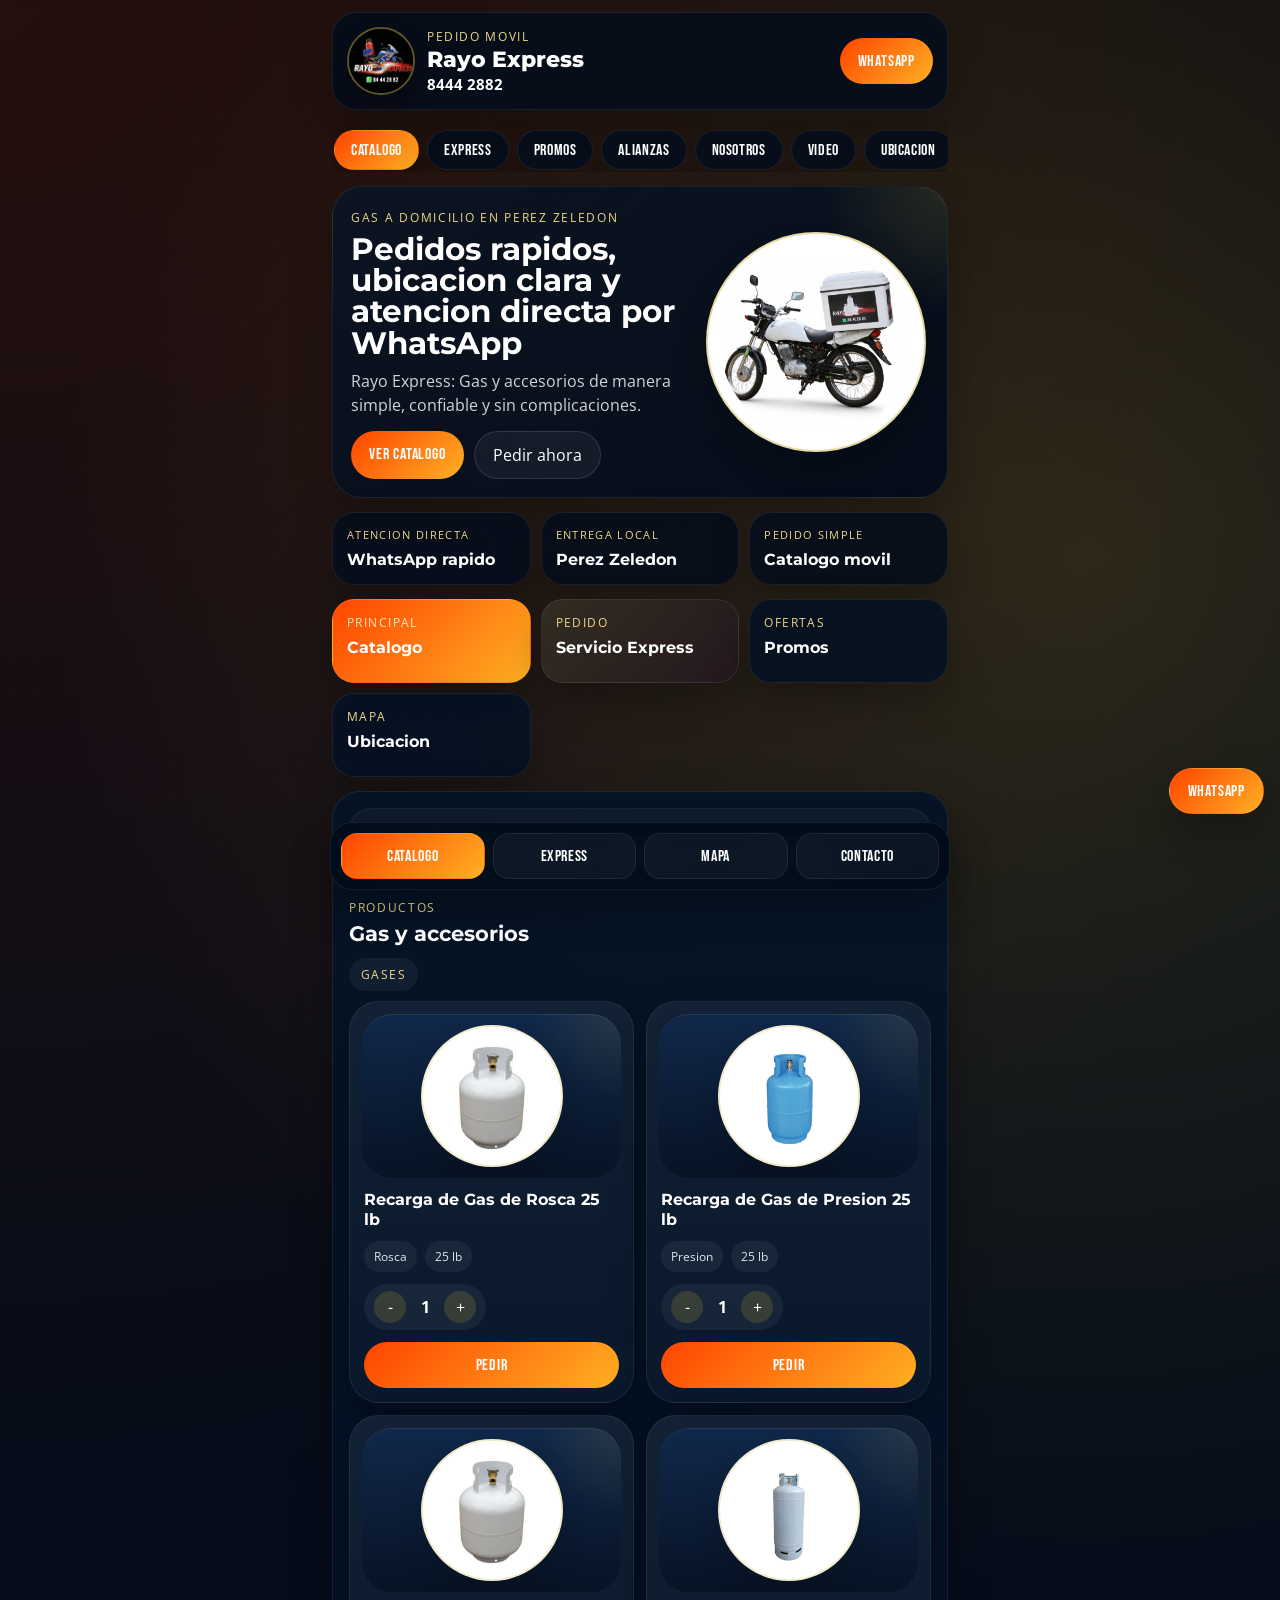
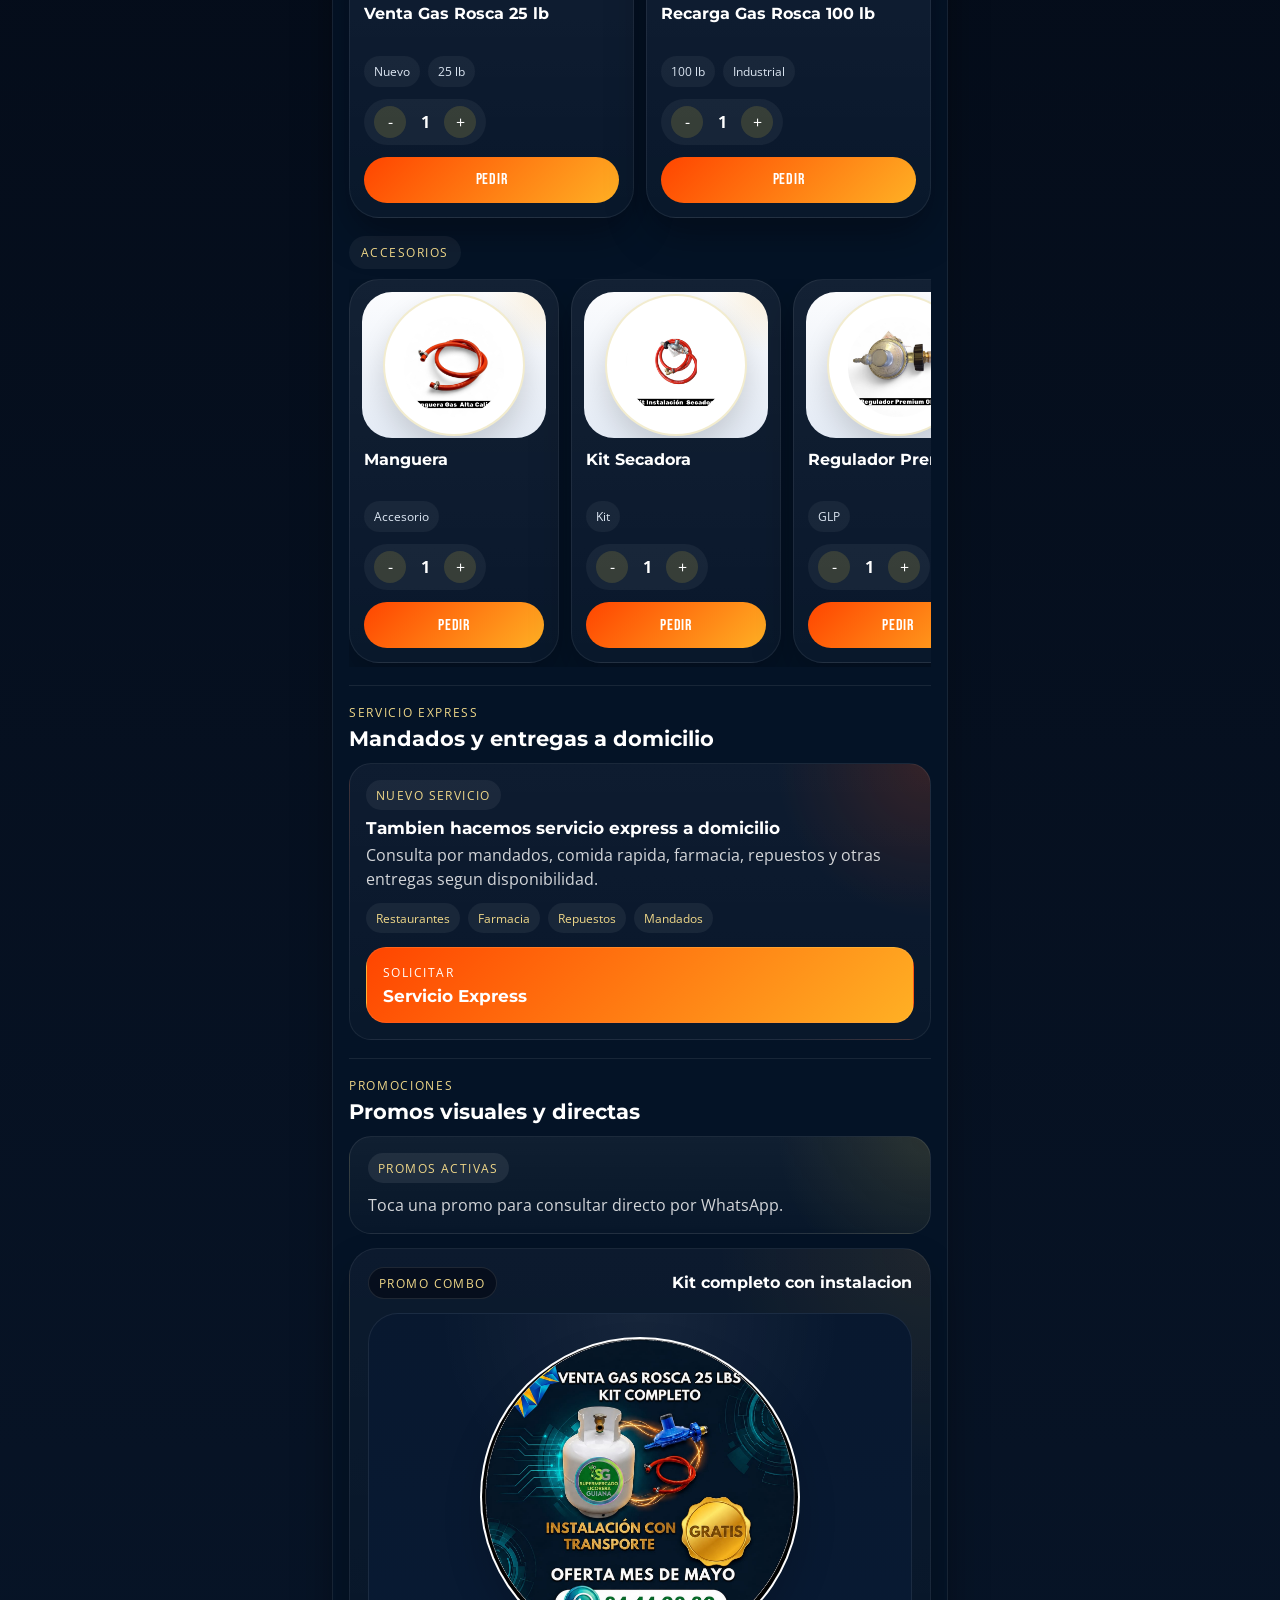
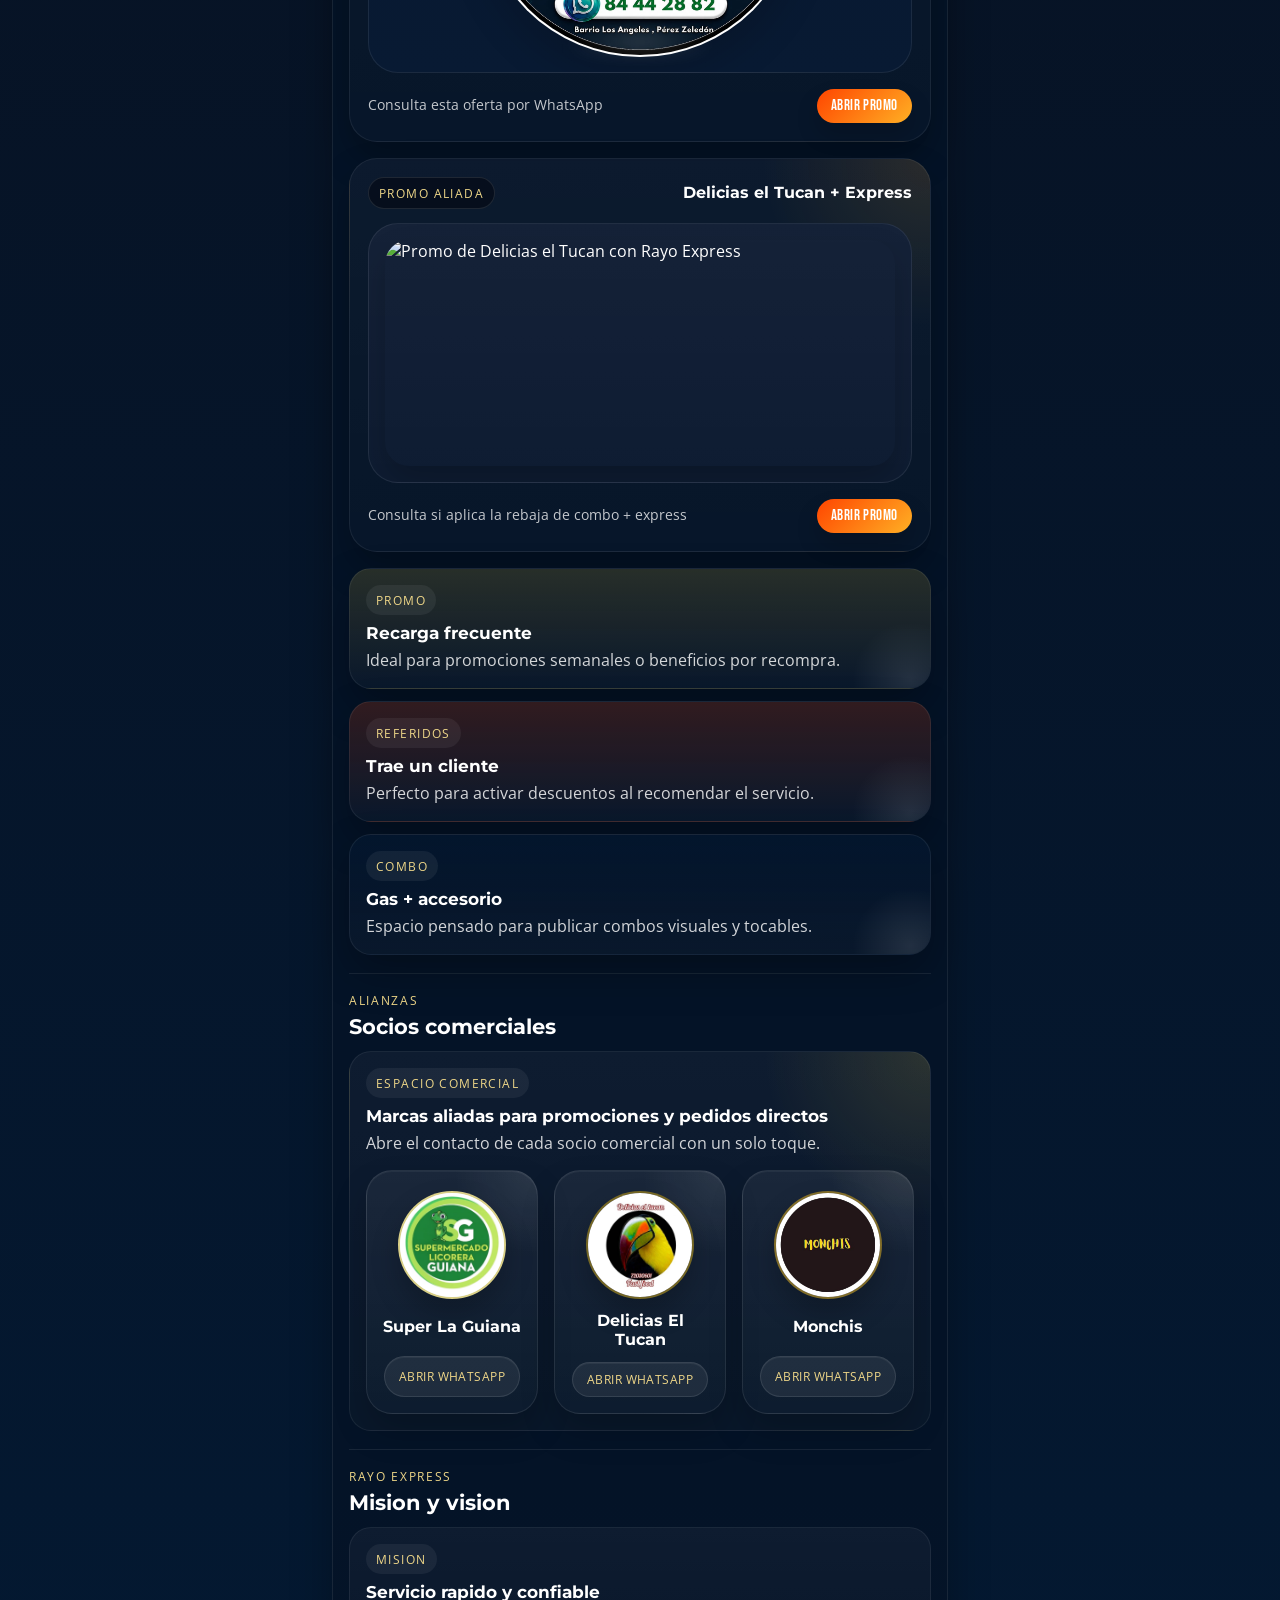
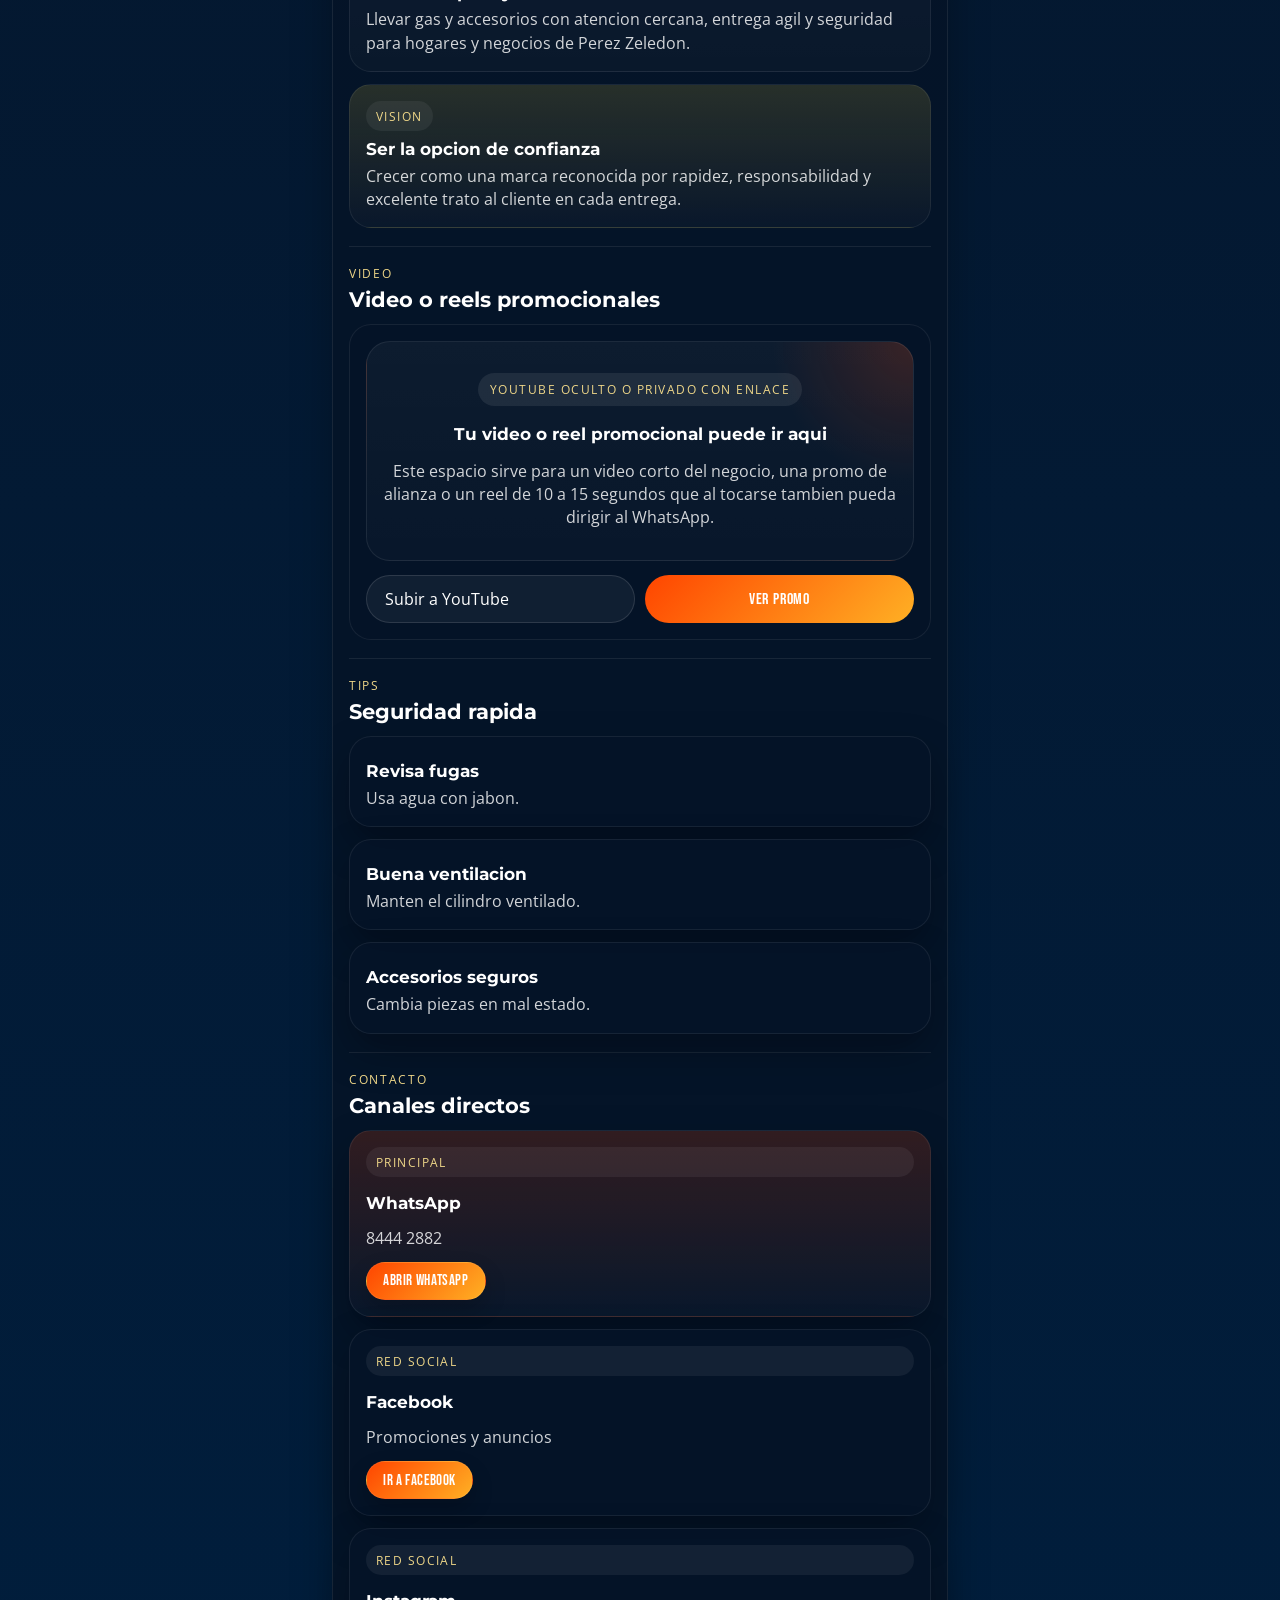
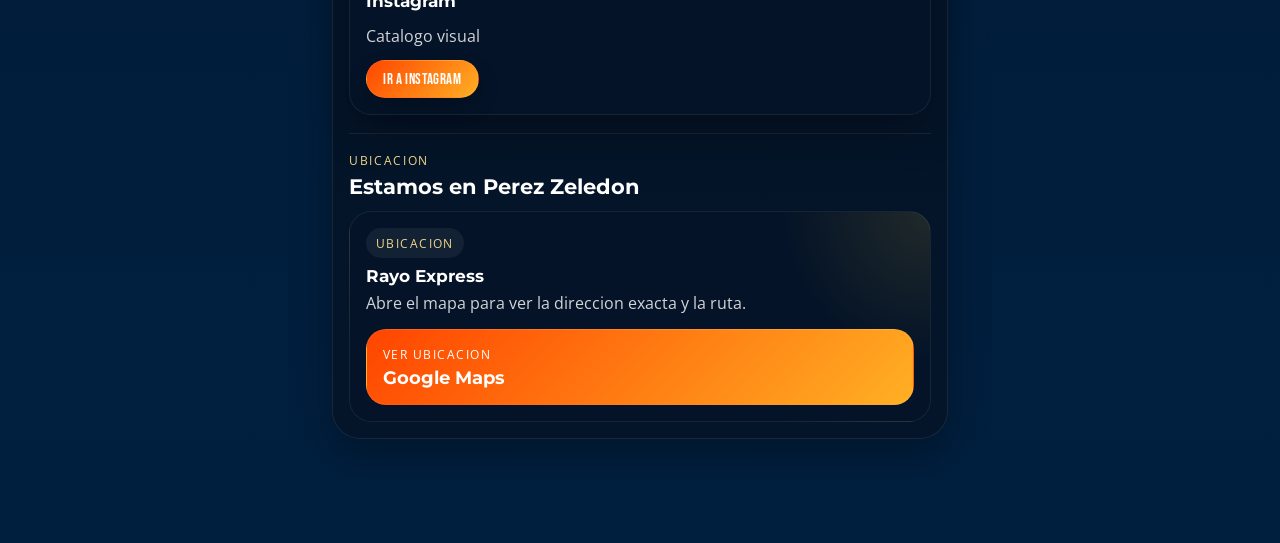
==== index.html @ cd0fb3ec "Add files via upload" ====
<!DOCTYPE html>
<html lang="es">
<head>
  <meta charset="UTF-8">
  <meta name="viewport" content="width=device-width, initial-scale=1.0">
  <title>Rayo Express | Catalogo de Gas</title>
  <meta name="description" content="Catalogo movil de Rayo Express con gas, accesorios, promociones y pedidos directos por WhatsApp.">
  <link rel="preconnect" href="https://fonts.googleapis.com">
  <link rel="preconnect" href="https://fonts.gstatic.com" crossorigin>
  <link href="https://fonts.googleapis.com/css2?family=Bebas+Neue&family=Montserrat:wght@600;700;800&family=Open+Sans:wght@400;600;700&display=swap" rel="stylesheet">
  <link rel="stylesheet" href="styles.css?v=20260504a">
</head>
<body>
  <div class="app-shell">
    <header class="topbar" id="inicio">
      <div class="brand-wrap">
        <img class="brand-logo" src="logo.jpeg" alt="Logo de Rayo Express">
        <div class="brand-copy">
          <p class="brand-kicker">Pedido movil</p>
          <h1>Rayo Express</h1>
          <strong>8444 2882</strong>
        </div>
      </div>
      <a class="topbar-cta" href="https://wa.me/50684442882?text=%C2%A1Hola%2C%20Rayo%20Express!%20%F0%9F%91%8B%20Vengo%20de%20la%20web%20y%20necesito%20ayuda%20con%20un%20%5BGas%20%2F%20Mandado%20%2F%20Tr%C3%A1mite%5D.%20%C2%BFMe%20pueden%20ayudar%3F" target="_blank" rel="noopener noreferrer">WhatsApp</a>
    </header>

    <nav class="section-nav" aria-label="Accesos rapidos del sitio">
      <a class="section-pill active" href="#catalogo">Catalogo</a>
      <a class="section-pill" href="#express">Express</a>
      <a class="section-pill" href="#promos">Promos</a>
      <a class="section-pill" href="#alianzas">Alianzas</a>
      <a class="section-pill" href="#nosotros">Nosotros</a>
      <a class="section-pill" href="#video">Video</a>
      <a class="section-pill" href="#ubicacion">Ubicacion</a>
      <a class="section-pill" href="#contacto">Contacto</a>
    </nav>

    <main class="mobile-app">
      <section class="hero-card">
        <div class="hero-copy">
          <span class="hero-label">Gas a domicilio en Perez Zeledon</span>
          <h2>Pedidos rapidos, ubicacion clara y atencion directa por WhatsApp</h2>
          <p>Rayo Express: Gas y accesorios de manera simple, confiable y sin complicaciones.</p>
          <div class="hero-actions">
            <a class="hero-action primary" href="#catalogo">Ver catalogo</a>
            <a class="hero-action secondary" href="https://wa.me/50684442882?text=%C2%A1Hola%2C%20Rayo%20Express!%20%F0%9F%91%8B%20Vengo%20de%20la%20web%20y%20necesito%20ayuda%20con%20un%20%5BGas%20%2F%20Mandado%20%2F%20Tr%C3%A1mite%5D.%20%C2%BFMe%20pueden%20ayudar%3F" target="_blank" rel="noopener noreferrer">Pedir ahora</a>
          </div>
        </div>
        <div class="hero-visual">
          <img class="hero-bike" src="moto r.jpeg" alt="Moto de reparto de Rayo Express">
        </div>
      </section>

      <section class="trust-strip" aria-label="Puntos de confianza">
        <article class="trust-card">
          <span>Atencion directa</span>
          <strong>WhatsApp rapido</strong>
        </article>
        <article class="trust-card">
          <span>Entrega local</span>
          <strong>Perez Zeledon</strong>
        </article>
        <article class="trust-card">
          <span>Pedido simple</span>
          <strong>Catalogo movil</strong>
        </article>
      </section>

      <section class="quick-actions">
        <a class="quick-card highlight" href="#catalogo">
          <span>Principal</span>
          <strong>Catalogo</strong>
        </a>
        <a class="quick-card express" href="#express">
          <span>Pedido</span>
          <strong>Servicio Express</strong>
        </a>
        <a class="quick-card" href="#promos">
          <span>Ofertas</span>
          <strong>Promos</strong>
        </a>
        <a class="quick-card" href="#ubicacion">
          <span>Mapa</span>
          <strong>Ubicacion</strong>
        </a>
      </section>

      <section class="tabs-panel">
        <div class="panel-headline">
          <span>Rayo Express</span>
          <h3>Catalogo, informacion y contacto en un solo lugar</h3>
        </div>

        <section class="tab-view active" id="catalogo" role="tabpanel">
          <div class="section-minihead compact">
            <span>Productos</span>
            <h3>Gas y accesorios</h3>
          </div>

          <div class="catalog-block">
            <div class="catalog-subhead">
              <span>Gases</span>
            </div>
            <div class="catalog-grid gas-grid">
            <article class="product-card" data-product="recarga rosca 25 lb" data-message="¡Hola, Rayo Express! ⚡️ Necesito una recarga de gas de rosca de 25 lbs.">
              <div class="product-media">
                <img class="product-image" src="gas rosca 25lb.jpeg" alt="Gas rosca 25 lb">
              </div>
              <div class="product-content">
                <div class="product-topline">
                  <h4>Recarga de Gas de Rosca 25 lb</h4>
                </div>
                <div class="product-tags">
                  <span>Rosca</span>
                  <span>25 lb</span>
                </div>
                <div class="product-actions">
                  <button class="qty-btn" type="button" data-action="decrease" aria-label="Quitar una unidad">-</button>
                  <span class="qty" data-qty>1</span>
                  <button class="qty-btn" type="button" data-action="increase" aria-label="Agregar una unidad">+</button>
                </div>
                <a class="order-btn" data-whatsapp-link href="https://wa.me/50684442882?text=%C2%A1Hola%2C%20Rayo%20Express!%20%E2%9A%A1%EF%B8%8F%20Necesito%20una%20recarga%20de%20gas%20de%20rosca%20de%2025%20lbs." target="_blank" rel="noopener noreferrer">Pedir</a>
              </div>
            </article>

            <article class="product-card" data-product="recarga gas presion 25 lb" data-message="¡Hola, Rayo Express! ⚡️ Necesito una recarga de gas de presión de 25 lbs.">
              <div class="product-media">
                <img class="product-image" src="gas de presion 25lb.jpeg" alt="Gas presion 25 lb">
              </div>
              <div class="product-content">
                <div class="product-topline">
                  <h4>Recarga de Gas de Presion 25 lb</h4>
                </div>
                <div class="product-tags">
                  <span>Presion</span>
                  <span>25 lb</span>
                </div>
                <div class="product-actions">
                  <button class="qty-btn" type="button" data-action="decrease" aria-label="Quitar una unidad">-</button>
                  <span class="qty" data-qty>1</span>
                  <button class="qty-btn" type="button" data-action="increase" aria-label="Agregar una unidad">+</button>
                </div>
                <a class="order-btn" data-whatsapp-link href="https://wa.me/50684442882?text=%C2%A1Hola%2C%20Rayo%20Express!%20%E2%9A%A1%EF%B8%8F%20Necesito%20una%20recarga%20de%20gas%20de%20presi%C3%B3n%20de%2025%20lbs." target="_blank" rel="noopener noreferrer">Pedir</a>
              </div>
            </article>

            <article class="product-card" data-product="venta gas rosca 25 lb" data-message="¡Hola, Rayo Express! ⚡️ Me interesa comprar un Cilindro de Gas de Rosca de 25 libras NUEVO. ¿Tienen disponibles para entrega inmediata? 🔥">
              <div class="product-media">
                <img class="product-image" src="gas nuevo .jpeg" alt="Gas nuevo 25 lb">
              </div>
              <div class="product-content">
                <div class="product-topline">
                  <h4>Venta Gas Rosca 25 lb</h4>
                </div>
                <div class="product-tags">
                  <span>Nuevo</span>
                  <span>25 lb</span>
                </div>
                <div class="product-actions">
                  <button class="qty-btn" type="button" data-action="decrease" aria-label="Quitar una unidad">-</button>
                  <span class="qty" data-qty>1</span>
                  <button class="qty-btn" type="button" data-action="increase" aria-label="Agregar una unidad">+</button>
                </div>
                <a class="order-btn" data-whatsapp-link href="https://wa.me/50684442882?text=%C2%A1Hola%2C%20Rayo%20Express!%20%E2%9A%A1%EF%B8%8F%20Me%20interesa%20comprar%20un%20Cilindro%20de%20Gas%20de%20Rosca%20de%2025%20libras%20NUEVO.%20%C2%BFTienen%20disponibles%20para%20entrega%20inmediata%3F%20%F0%9F%94%A5" target="_blank" rel="noopener noreferrer">Pedir</a>
              </div>
            </article>

            <article class="product-card" data-product="recarga gas rosca 100 lb" data-message="¡Hola, Rayo Express! ⚡️ Necesito una recarga de gas de rosca de 100 lbs.">
              <div class="product-media">
                <img class="product-image" src="gas rosca 100lb.jpeg" alt="Gas 100 lb">
              </div>
              <div class="product-content">
                <div class="product-topline">
                  <h4>Recarga Gas Rosca 100 lb</h4>
                </div>
                <div class="product-tags">
                  <span>100 lb</span>
                  <span>Industrial</span>
                </div>
                <div class="product-actions">
                  <button class="qty-btn" type="button" data-action="decrease" aria-label="Quitar una unidad">-</button>
                  <span class="qty" data-qty>1</span>
                  <button class="qty-btn" type="button" data-action="increase" aria-label="Agregar una unidad">+</button>
                </div>
                <a class="order-btn" data-whatsapp-link href="https://wa.me/50684442882?text=%C2%A1Hola%2C%20Rayo%20Express!%20%E2%9A%A1%EF%B8%8F%20Necesito%20una%20recarga%20de%20gas%20de%20rosca%20de%20100%20lbs." target="_blank" rel="noopener noreferrer">Pedir</a>
              </div>
            </article>
            </div>
          </div>

          <div class="catalog-block">
            <div class="catalog-subhead">
              <span>Accesorios</span>
            </div>
            <div class="accessory-strip">
            <article class="product-card compact" data-product="manguera gas alta calidad" data-message="¡Hola, Rayo Express! 👋 Necesito cambiar mi manguera de gas por una de alta calidad y seguridad. 🛡️ ¿Qué opciones tienen disponibles y cuál es el precio ? 🔥">
              <div class="product-media light">
                <img class="product-image contain" src="manguera.jpeg" alt="Manguera alta calidad">
              </div>
              <div class="product-content">
                <div class="product-topline">
                  <h4>Manguera</h4>
                </div>
                <div class="product-tags">
                  <span>Accesorio</span>
                </div>
                <div class="product-actions">
                  <button class="qty-btn" type="button" data-action="decrease" aria-label="Quitar una unidad">-</button>
                  <span class="qty" data-qty>1</span>
                  <button class="qty-btn" type="button" data-action="increase" aria-label="Agregar una unidad">+</button>
                </div>
                <a class="order-btn" data-whatsapp-link href="https://wa.me/50684442882?text=%C2%A1Hola%2C%20Rayo%20Express!%20%F0%9F%91%8B%20Necesito%20cambiar%20mi%20manguera%20de%20gas%20por%20una%20de%20alta%20calidad%20y%20seguridad.%20%F0%9F%9B%A1%EF%B8%8F%20%C2%BFQu%C3%A9%20opciones%20tienen%20disponibles%20y%20cu%C3%A1l%20es%20el%20precio%20%3F%20%F0%9F%94%A5" target="_blank" rel="noopener noreferrer">Pedir</a>
              </div>
            </article>

            <article class="product-card compact" data-product="kit instalacion secadora" data-message="¡Hola, Rayo Express! ⚡️ Necesito información sobre el Kit para Secadora de Gas (regulador, manguera y conectores). ¿Qué precio tiene e incluye la instalación en casa? 🧺🔥">
              <div class="product-media light">
                <img class="product-image contain" src="kit.jpeg" alt="Kit instalacion secadora">
              </div>
              <div class="product-content">
                <div class="product-topline">
                  <h4>Kit Secadora</h4>
                </div>
                <div class="product-tags">
                  <span>Kit</span>
                </div>
                <div class="product-actions">
                  <button class="qty-btn" type="button" data-action="decrease" aria-label="Quitar una unidad">-</button>
                  <span class="qty" data-qty>1</span>
                  <button class="qty-btn" type="button" data-action="increase" aria-label="Agregar una unidad">+</button>
                </div>
                <a class="order-btn" data-whatsapp-link href="https://wa.me/50684442882?text=%C2%A1Hola%2C%20Rayo%20Express!%20%E2%9A%A1%EF%B8%8F%20Necesito%20informaci%C3%B3n%20sobre%20el%20Kit%20para%20Secadora%20de%20Gas%20(regulador%2C%20manguera%20y%20conectores).%20%C2%BFQu%C3%A9%20precio%20tiene%20e%20incluye%20la%20instalaci%C3%B3n%20en%20casa%3F%20%F0%9F%A7%BA%F0%9F%94%A5" target="_blank" rel="noopener noreferrer">Pedir</a>
              </div>
            </article>

            <article class="product-card compact" data-product="regulador premium glp" data-message="¡Hola, Rayo Express! 👋 Estoy buscando un Regulador Premium de alta calidad para mi cilindro de rosca. Quiero lo mejor en seguridad para mi casa, ¿qué opciones me recomiendan y qué precio tienen? 🛡️✨">
              <div class="product-media light">
                <img class="product-image contain" src="regulador premiun.jpeg" alt="Regulador premium GLP">
              </div>
              <div class="product-content">
                <div class="product-topline">
                  <h4>Regulador Premium</h4>
                </div>
                <div class="product-tags">
                  <span>GLP</span>
                </div>
                <div class="product-actions">
                  <button class="qty-btn" type="button" data-action="decrease" aria-label="Quitar una unidad">-</button>
                  <span class="qty" data-qty>1</span>
                  <button class="qty-btn" type="button" data-action="increase" aria-label="Agregar una unidad">+</button>
                </div>
                <a class="order-btn" data-whatsapp-link href="https://wa.me/50684442882?text=%C2%A1Hola%2C%20Rayo%20Express!%20%F0%9F%91%8B%20Estoy%20buscando%20un%20Regulador%20Premium%20de%20alta%20calidad%20para%20mi%20cilindro%20de%20rosca.%20Quiero%20lo%20mejor%20en%20seguridad%20para%20mi%20casa%2C%20%C2%BFqu%C3%A9%20opciones%20me%20recomiendan%20y%20qu%C3%A9%20precio%20tienen%3F%20%F0%9F%9B%A1%EF%B8%8F%E2%9C%A8" target="_blank" rel="noopener noreferrer">Pedir</a>
              </div>
            </article>

            <article class="product-card compact" data-product="regulador economico" data-message="¡Hola, Rayo Express! ⚡️ Necesito comprar un regulador económico para mi cilindro de gas de rosca de 25 lbs. ¿Tienen disponibilidad y qué precio tiene? 🛠️">
              <div class="product-media light">
                <img class="product-image contain" src="regulador economico .jpeg" alt="Regulador economico">
              </div>
              <div class="product-content">
                <div class="product-topline">
                  <h4>Regulador economico</h4>
                </div>
                <div class="product-tags">
                  <span>Economico</span>
                </div>
                <div class="product-actions">
                  <button class="qty-btn" type="button" data-action="decrease" aria-label="Quitar una unidad">-</button>
                  <span class="qty" data-qty>1</span>
                  <button class="qty-btn" type="button" data-action="increase" aria-label="Agregar una unidad">+</button>
                </div>
                <a class="order-btn" data-whatsapp-link href="https://wa.me/50684442882?text=%C2%A1Hola%2C%20Rayo%20Express!%20%E2%9A%A1%EF%B8%8F%20Necesito%20comprar%20un%20regulador%20econ%C3%B3mico%20para%20mi%20cilindro%20de%20gas%20de%20rosca%20de%2025%20lbs.%20%C2%BFTienen%20disponibilidad%20y%20qu%C3%A9%20precio%20tiene%3F%20%F0%9F%9B%A0%EF%B8%8F" target="_blank" rel="noopener noreferrer">Pedir</a>
              </div>
            </article>
            </div>
          </div>
        </section>

        <section class="tab-view active" id="express" role="tabpanel">
          <div class="section-minihead compact">
            <span>Servicio Express</span>
            <h3>Mandados y entregas a domicilio</h3>
          </div>
          <div class="express-card">
            <div class="express-copy">
              <span class="contact-label">Nuevo servicio</span>
              <h4>Tambien hacemos servicio express a domicilio</h4>
              <p>Consulta por mandados, comida rapida, farmacia, repuestos y otras entregas segun disponibilidad.</p>
              <div class="express-tags">
                <span>Restaurantes</span>
                <span>Farmacia</span>
                <span>Repuestos</span>
                <span>Mandados</span>
              </div>
            </div>
            <a class="express-btn" href="https://wa.me/50684442882?text=%C2%A1Hola!%20Bienvenid%40%20a%20Rayo%20Express%20%E2%9A%A1.%0A%0A%C2%BFQu%C3%A9%20necesitas%20hoy%3F%0A%F0%9F%94%A5%20Gas%20(Indica%20tipo%20y%20direcci%C3%B3n).%0A%F0%9F%9B%B5%20Mandados%20%2F%20Compras.%0A%F0%9F%8D%94%20Delivery%20de%20Comida.%0A%0AEnv%C3%ADanos%20tu%20pedido%20y%20ubicaci%C3%B3n%20para%20enviarte%20al%20repartidor%20de%20inmediato.%20%F0%9F%92%A8" target="_blank" rel="noopener noreferrer">
              <span>Solicitar</span>
              <strong>Servicio Express</strong>
            </a>
          </div>
        </section>

        <section class="tab-view active" id="promos" role="tabpanel">
          <div class="section-minihead compact">
            <span>Promociones</span>
            <h3>Promos visuales y directas</h3>
          </div>
          <div class="promo-intro">
            <span class="promo-intro-pill">Promos activas</span>
            <p>Toca una promo para consultar directo por WhatsApp.</p>
          </div>
          <div class="promo-showcase">
            <a class="promo-spotlight combo" href="https://wa.me/50684442882?text=%C2%A1Hola!%20%F0%9F%91%8B%20Me%20interesa%20el%20Combo%20de%20Gas%20de%20Rosca%20de%20%E2%82%A146%2C900%20que%20incluye%20cilindro%20lleno%20y%20nuevo%2C%20kit%20de%20manguera%20reforzada%2C%20regulador%20econ%C3%B3mico%2C%20instalaci%C3%B3n%20y%20transporte%20gratuita.%20%F0%9F%94%A5" target="_blank" rel="noopener noreferrer">
              <div class="promo-spotlight-head">
                <span class="promo-chip">Promo combo</span>
                <strong>Kit completo con instalacion</strong>
              </div>
              <div class="promo-visual">
                <img src="promo2.jpeg" alt="Promo de combo de gas y accesorios">
              </div>
              <div class="promo-spotlight-footer">
                <small>Consulta esta oferta por WhatsApp</small>
                <span class="promo-cta">Abrir promo</span>
              </div>
            </a>
            <a class="promo-spotlight alliance promo-tucan" href="https://wa.me/50672030601?text=%C2%A1Hola%2C%20Delicias%20el%20Tuc%C3%A1n!%20%F0%9F%8D%8D%20Quiero%20la%20Promo%20de%20la%20Web.%20%E2%9A%A1%EF%B8%8F%20%C2%BFMe%20confirman%20si%20a%20mi%20ubicaci%C3%B3n%20aplica%20la%20rebaja%20de%20%E2%82%A1500%20en%20el%20combo%20%2B%20express%3F%20%F0%9F%9B%B5" target="_blank" rel="noopener noreferrer">
              <div class="promo-spotlight-head">
                <span class="promo-chip">Promo aliada</span>
                <strong>Delicias el Tucan + Express</strong>
              </div>
              <div class="promo-visual promo-visual-rect">
                <img src="promo tucan .jpeg" alt="Promo de Delicias el Tucan con Rayo Express">
              </div>
              <div class="promo-spotlight-footer">
                <small>Consulta si aplica la rebaja de combo + express</small>
                <span class="promo-cta">Abrir promo</span>
              </div>
            </a>
          </div>
          <div class="promo-grid">
            <article class="promo-card gold">
              <span class="promo-badge">Promo</span>
              <h4>Recarga frecuente</h4>
              <p>Ideal para promociones semanales o beneficios por recompra.</p>
            </article>
            <article class="promo-card flame">
              <span class="promo-badge">Referidos</span>
              <h4>Trae un cliente</h4>
              <p>Perfecto para activar descuentos al recomendar el servicio.</p>
            </article>
            <article class="promo-card navy">
              <span class="promo-badge">Combo</span>
              <h4>Gas + accesorio</h4>
              <p>Espacio pensado para publicar combos visuales y tocables.</p>
            </article>
          </div>
        </section>

        <section class="tab-view active" id="alianzas" role="tabpanel">
          <div class="section-minihead compact">
            <span>Alianzas</span>
            <h3>Socios comerciales</h3>
          </div>
          <div class="alliances-card">
            <div class="alliances-copy">
              <span class="contact-label">Espacio comercial</span>
              <h4>Marcas aliadas para promociones y pedidos directos</h4>
              <p>Abre el contacto de cada socio comercial con un solo toque.</p>
            </div>
            <div class="alliances-grid">
              <a class="alliance-item alliance-guiana" href="https://wa.me/50671302135?text=%C2%A1Hola%2C%20S%C3%BAper%20Guiana!%20%F0%9F%9B%92%20Vengo%20de%20la%20pagina%20de%20Rayo%20Express.%20Necesito%20hacer%20un%20pedido%20de%20supermercado%20para%20que%20me%20lo%20env%C3%ADen%20a%20domicilio.%20%F0%9F%9B%B5%F0%9F%92%A8" target="_blank" rel="noopener noreferrer" aria-label="Abrir WhatsApp de Supermercado La Guiana">
                <span class="alliance-logo">
                  <img class="alliance-logo-image scale-guiana" src="guiana .jpeg" alt="Logo de Supermercado La Guiana">
                </span>
                <strong>Super La Guiana</strong>
                <span class="alliance-action">Abrir WhatsApp</span>
              </a>
              <a class="alliance-item alliance-tucan" href="https://wa.me/50672030601?text=%C2%A1Hola%2C%20Delicias%20Tuc%C3%A1n!%20%F0%9F%91%8B%20Vengo%20de%20la%20p%C3%A1gina%20de%20Rayo%20Express%20y%20se%20me%20antoj%C3%B3%20algo%20del%20men%C3%BA.%20%F0%9F%98%8B%20%C2%BFMe%20pueden%20enviar%20la%20carta%20para%20hacer%20un%20pedido%20por%20favor%3F" target="_blank" rel="noopener noreferrer" aria-label="Abrir WhatsApp de Delicias El Tucan">
                <span class="alliance-logo">
                  <img class="alliance-logo-image scale-tucan" src="tucan.jpeg" alt="Logo de Delicias El Tucan">
                </span>
                <strong>Delicias El Tucan</strong>
                <span class="alliance-action">Abrir WhatsApp</span>
              </a>
              <a class="alliance-item alliance-monchis" href="https://wa.me/50662870780?text=%C2%A1Hola%2C%20Monchis%20!%20%F0%9F%91%8B%20Vengo%20de%20la%20p%C3%A1gina%20de%20Rayo%20Express%20y%20se%20me%20antoj%C3%B3%20algo%20del%20men%C3%BA.%20%F0%9F%98%8B%20%C2%BFMe%20pueden%20enviar%20la%20carta%20para%20hacer%20un%20pedido%20por%20favor%3F" target="_blank" rel="noopener noreferrer" aria-label="Abrir WhatsApp de Monchis">
                <span class="alliance-logo">
                  <img class="alliance-logo-image scale-monchis" src="monchis .jpeg" alt="Logo de Monchis">
                </span>
                <strong>Monchis</strong>
                <span class="alliance-action">Abrir WhatsApp</span>
              </a>
            </div>
          </div>
        </section>

        <section class="tab-view active" id="nosotros" role="tabpanel">
          <div class="section-minihead compact">
            <span>Rayo Express</span>
            <h3>Mision y vision</h3>
          </div>
          <div class="story-grid">
            <article class="story-card">
              <span class="contact-label">Mision</span>
              <h4>Servicio rapido y confiable</h4>
              <p>Llevar gas y accesorios con atencion cercana, entrega agil y seguridad para hogares y negocios de Perez Zeledon.</p>
            </article>
            <article class="story-card accent">
              <span class="contact-label">Vision</span>
              <h4>Ser la opcion de confianza</h4>
              <p>Crecer como una marca reconocida por rapidez, responsabilidad y excelente trato al cliente en cada entrega.</p>
            </article>
          </div>
        </section>

        <section class="tab-view active" id="video" role="tabpanel">
          <div class="section-minihead compact">
            <span>Video</span>
            <h3>Video o reels promocionales</h3>
          </div>
          <div class="video-card">
            <div class="video-frame">
              <div class="video-placeholder">
                <span class="video-pill">YouTube oculto o privado con enlace</span>
                <h4>Tu video o reel promocional puede ir aqui</h4>
                <p>Este espacio sirve para un video corto del negocio, una promo de alianza o un reel de 10 a 15 segundos que al tocarse tambien pueda dirigir al WhatsApp.</p>
              </div>
            </div>
            <div class="video-actions">
              <a class="hero-action secondary" href="https://www.youtube.com/" target="_blank" rel="noopener noreferrer">Subir a YouTube</a>
              <a class="hero-action primary" href="https://wa.me/50684442882?text=%C2%A1Hola%2C%20Rayo%20Express!%20%F0%9F%91%8B%20Vengo%20de%20la%20web%20y%20necesito%20ayuda%20con%20un%20%5BGas%20%2F%20Mandado%20%2F%20Tr%C3%A1mite%5D.%20%C2%BFMe%20pueden%20ayudar%3F" target="_blank" rel="noopener noreferrer">Ver promo</a>
            </div>
          </div>
        </section>

        <section class="tab-view active" id="seguridad" role="tabpanel">
          <div class="section-minihead compact">
            <span>Tips</span>
            <h3>Seguridad rapida</h3>
          </div>
          <div class="tips-list">
            <article class="tip-card">
              <h4>Revisa fugas</h4>
              <p>Usa agua con jabon.</p>
            </article>
            <article class="tip-card">
              <h4>Buena ventilacion</h4>
              <p>Manten el cilindro ventilado.</p>
            </article>
            <article class="tip-card">
              <h4>Accesorios seguros</h4>
              <p>Cambia piezas en mal estado.</p>
            </article>
          </div>
        </section>

        <section class="tab-view active" id="contacto" role="tabpanel">
          <div class="section-minihead compact">
            <span>Contacto</span>
            <h3>Canales directos</h3>
          </div>
          <div class="contact-grid">
            <a class="contact-card priority" href="https://wa.me/50684442882?text=%C2%A1Hola%2C%20Rayo%20Express!%20%F0%9F%91%8B%20Vengo%20de%20la%20web%20y%20necesito%20ayuda%20con%20un%20%5BGas%20%2F%20Mandado%20%2F%20Tr%C3%A1mite%5D.%20%C2%BFMe%20pueden%20ayudar%3F" target="_blank" rel="noopener noreferrer">
              <span class="contact-label">Principal</span>
              <h4>WhatsApp</h4>
              <p>8444 2882</p>
              <span class="contact-action">Abrir WhatsApp</span>
            </a>
            <a class="contact-card" href="https://www.facebook.com/share/1XSEzAg6CN/" target="_blank" rel="noopener noreferrer">
              <span class="contact-label">Red social</span>
              <h4>Facebook</h4>
              <p>Promociones y anuncios</p>
              <span class="contact-action">Ir a Facebook</span>
            </a>
            <a class="contact-card" href="https://www.instagram.com/rayoexpresspz?igsh=MTVoazIybXNwNGhucg==" target="_blank" rel="noopener noreferrer">
              <span class="contact-label">Red social</span>
              <h4>Instagram</h4>
              <p>Catalogo visual</p>
              <span class="contact-action">Ir a Instagram</span>
            </a>
          </div>
        </section>

        <section class="tab-view active" id="ubicacion" role="tabpanel">
          <div class="section-minihead compact">
            <span>Ubicacion</span>
            <h3>Estamos en Perez Zeledon</h3>
          </div>
          <div class="location-card compact-location">
            <div class="location-copy">
              <span class="contact-label">Ubicacion</span>
              <h4>Rayo Express</h4>
              <p>Abre el mapa para ver la direccion exacta y la ruta.</p>
            </div>
            <a class="map-link" href="https://www.google.com/maps/search/?api=1&query=Rayo+Express+P.Z%2C+Contiguo+Supermercado+La+Guiana%2C+San+Jose+Province%2C+Perez+Zeledon%2C+Barrio+Los+Angeles%2C+11903" target="_blank" rel="noopener noreferrer">
              <span>Ver ubicacion</span>
              <strong>Google Maps</strong>
            </a>
          </div>
        </section>
      </section>
    </main>

    <nav class="bottom-nav" aria-label="Navegacion principal">
      <a class="bottom-link active" href="#catalogo">Catalogo</a>
      <a class="bottom-link" href="#express">Express</a>
      <a class="bottom-link" href="#ubicacion">Mapa</a>
      <a class="bottom-link" href="#contacto">Contacto</a>
    </nav>

    <a class="floating-wa" href="https://wa.me/50684442882?text=%C2%A1Hola%2C%20Rayo%20Express!%20%F0%9F%91%8B%20Vengo%20de%20la%20web%20y%20necesito%20ayuda%20con%20un%20%5BGas%20%2F%20Mandado%20%2F%20Tr%C3%A1mite%5D.%20%C2%BFMe%20pueden%20ayudar%3F" target="_blank" rel="noopener noreferrer" aria-label="Abrir WhatsApp de Rayo Express">
      WhatsApp
    </a>
  </div>

  <script src="script.js?v=20260428u"></script>
</body>
</html>
---- styles.css ----
:root{
  --navy:#001f3f;
  --navy-deep:#071325;
  --night:#02060f;
  --gold:#c9b037;
  --gold-soft:#f0d889;
  --white:#ffffff;
  --flame:#ff4500;
  --amber:#ffb024;
  --mist:#dce6f2;
  --line:rgba(255,255,255,.08);
  --panel:rgba(5,20,40,.92);
  --shadow:0 18px 40px rgba(0,0,0,.28);
}

*{box-sizing:border-box}
html{scroll-behavior:smooth}
body{
  margin:0;
  font-family:"Open Sans","Segoe UI",sans-serif;
  color:var(--white);
  overflow-x:hidden;
  background:
    radial-gradient(circle at top left,rgba(255,69,0,.14),transparent 22%),
    radial-gradient(circle at 85% 8%,rgba(201,176,55,.18),transparent 16%),
    linear-gradient(180deg,var(--night) 0%,var(--navy-deep) 44%,var(--navy) 100%);
}
body::before{
  content:"";
  position:fixed;
  inset:0;
  z-index:-1;
  opacity:.22;
  pointer-events:none;
  background-image:radial-gradient(circle,rgba(255,255,255,.08) 1px,transparent 1px);
  background-size:26px 26px;
}
a{color:inherit;text-decoration:none}
button{
  font:inherit;
  border:0;
  color:inherit;
}

.app-shell{
  width:min(100%,640px);
  margin:0 auto;
  padding:12px 12px 104px;
}

.topbar,
.hero-card,
.quick-card,
.tabs-panel,
.product-card,
.promo-card,
.tip-card,
.contact-card,
.floating-wa{
  border:1px solid var(--line);
  box-shadow:var(--shadow);
}

.topbar{
  display:flex;
  align-items:center;
  justify-content:space-between;
  gap:12px;
  padding:14px;
  border-radius:24px;
  background:rgba(3,13,28,.84);
  backdrop-filter:blur(14px);
}

.brand-wrap{
  display:flex;
  align-items:center;
  gap:12px;
  min-width:0;
  flex:1;
}

.brand-logo{
  width:68px;
  height:68px;
  object-fit:cover;
  border-radius:50%;
  border:2px solid rgba(201,176,55,.45);
  box-shadow:0 10px 24px rgba(0,0,0,.28);
}

.brand-kicker{
  margin:0 0 2px;
  color:var(--gold-soft);
  font-size:.72rem;
  text-transform:uppercase;
  letter-spacing:.14em;
}

.brand-copy h1{
  margin:0;
  font-family:"Montserrat",sans-serif;
  font-size:1.35rem;
  font-weight:800;
}

.brand-copy strong{
  display:block;
  margin-top:2px;
  font-size:.95rem;
}

.topbar-cta,
.order-btn,
.hero-action.primary,
.floating-wa{
  display:inline-flex;
  align-items:center;
  justify-content:center;
  min-height:46px;
  padding:12px 18px;
  border-radius:999px;
  font-family:"Bebas Neue",sans-serif;
  letter-spacing:.05em;
  background:linear-gradient(135deg,var(--flame),var(--amber));
  color:var(--white);
}

.mobile-app{
  display:grid;
  gap:14px;
  margin-top:14px;
}

.trust-strip{
  display:grid;
  grid-template-columns:repeat(3,minmax(0,1fr));
  gap:10px;
}

.trust-card{
  padding:14px;
  border-radius:22px;
  border:1px solid var(--line);
  background:rgba(3,13,28,.84);
  box-shadow:var(--shadow);
}

.trust-card span{
  display:block;
  color:var(--gold-soft);
  font-size:.7rem;
  text-transform:uppercase;
  letter-spacing:.12em;
}

.trust-card strong{
  display:block;
  margin-top:8px;
  font-family:"Montserrat",sans-serif;
  font-size:1rem;
  line-height:1.25;
}

.section-nav{
  position:sticky;
  top:10px;
  z-index:18;
  display:flex;
  gap:8px;
  overflow-x:auto;
  padding:10px 2px 2px;
  margin-top:10px;
  scrollbar-width:none;
}

.section-nav::-webkit-scrollbar{
  display:none;
}

.section-pill{
  display:inline-flex;
  align-items:center;
  justify-content:center;
  min-height:40px;
  padding:0 16px;
  white-space:nowrap;
  border-radius:999px;
  border:1px solid rgba(255,255,255,.08);
  background:rgba(3,13,28,.84);
  backdrop-filter:blur(14px);
  color:var(--white);
  font-family:"Bebas Neue",sans-serif;
  letter-spacing:.04em;
  box-shadow:var(--shadow);
}

.section-pill.active{
  background:linear-gradient(135deg,var(--flame),var(--amber));
  border-color:transparent;
}

.hero-card{
  display:grid;
  gap:14px;
  padding:18px;
  border-radius:30px;
  background:
    radial-gradient(circle at right top,rgba(201,176,55,.16),transparent 18%),
    linear-gradient(145deg,rgba(255,255,255,.03),rgba(255,255,255,0)),
    rgba(3,13,28,.92);
}

.hero-label{
  display:inline-block;
  margin-bottom:8px;
  color:var(--gold-soft);
  font-size:.76rem;
  text-transform:uppercase;
  letter-spacing:.14em;
}

.hero-copy h2{
  margin:0;
  font-family:"Montserrat",sans-serif;
  font-size:1.95rem;
  line-height:1;
}

.hero-copy p{
  margin:10px 0 0;
  color:rgba(255,255,255,.82);
  line-height:1.5;
}

.hero-actions{
  display:flex;
  flex-wrap:wrap;
  gap:10px;
  margin-top:14px;
}

.hero-action{
  min-height:46px;
  padding:12px 18px;
  border-radius:999px;
  cursor:pointer;
}

.hero-action.secondary{
  border:1px solid rgba(255,255,255,.12);
  background:rgba(255,255,255,.05);
  color:var(--white);
}

.hero-bike{
  display:block;
  width:100%;
  max-width:220px;
  aspect-ratio:1 / 1;
  object-fit:contain;
  object-position:center center;
  padding:12px;
  margin:0 auto;
  border-radius:50%;
  border:2px solid rgba(201,176,55,.44);
  background:#ffffff;
  box-shadow:
    0 18px 34px rgba(0,0,0,.24),
    inset 0 1px 0 rgba(255,255,255,.75);
}

.quick-actions{
  display:grid;
  grid-template-columns:repeat(3,minmax(0,1fr));
  gap:10px;
}

.quick-card{
  min-height:84px;
  padding:14px;
  border-radius:22px;
  background:rgba(4,17,35,.88);
  text-align:left;
  cursor:pointer;
}

.quick-card span{
  display:block;
  color:var(--gold-soft);
  font-size:.74rem;
  text-transform:uppercase;
  letter-spacing:.12em;
}

.quick-card strong{
  display:block;
  margin-top:8px;
  font-family:"Montserrat",sans-serif;
  font-size:1rem;
}

.quick-card.highlight{
  background:linear-gradient(135deg,var(--flame),var(--amber));
}

.quick-card.highlight span{
  color:#ffe7c0;
}

.quick-card.express{
  background:linear-gradient(135deg,rgba(255,176,36,.18),rgba(255,69,0,.12)),rgba(4,17,35,.92);
}

.tabs-panel{
  padding:16px;
  border-radius:28px;
  background:var(--panel);
  min-width:0;
}

.tab-chip,
.bottom-link{
  display:inline-flex;
  align-items:center;
  justify-content:center;
  min-height:46px;
  padding:10px 12px;
  border:1px solid rgba(255,255,255,.08);
  border-radius:16px;
  background:rgba(255,255,255,.04);
  color:var(--white);
  font-family:"Bebas Neue",sans-serif;
  font-size:1rem;
  letter-spacing:.04em;
  cursor:pointer;
}

.tab-chip.active,
.bottom-link.active{
  background:linear-gradient(135deg,var(--flame),var(--amber));
  border-color:transparent;
}

.panel-headline{
  margin-bottom:14px;
  padding:14px 16px;
  border-radius:22px;
  background:linear-gradient(180deg,rgba(255,255,255,.04),rgba(255,255,255,.02));
  border:1px solid rgba(255,255,255,.06);
}

.panel-headline span{
  display:block;
  color:var(--gold-soft);
  font-size:.74rem;
  text-transform:uppercase;
  letter-spacing:.14em;
}

.panel-headline h3{
  margin:6px 0 0;
  font-family:"Montserrat",sans-serif;
  font-size:1.15rem;
  line-height:1.35;
}

.section-note{
  margin:8px 0 0;
  color:rgba(255,255,255,.7);
  font-size:.92rem;
  line-height:1.5;
}

.tab-view{
  display:block;
}

.tab-view + .tab-view{
  margin-top:18px;
  padding-top:18px;
  border-top:1px solid rgba(255,255,255,.08);
}

#catalogo,
#express,
#promos,
#alianzas,
#nosotros,
#video,
#seguridad,
#ubicacion,
#contacto{
  scroll-margin-top:116px;
}

.section-minihead{
  margin-bottom:14px;
}

.section-minihead.compact{
  margin-bottom:12px;
}

.section-minihead span{
  display:block;
  color:var(--gold-soft);
  font-size:.74rem;
  text-transform:uppercase;
  letter-spacing:.14em;
}

.section-minihead h3{
  margin:6px 0 0;
  font-family:"Montserrat",sans-serif;
  font-size:1.3rem;
}

.catalog-grid{
  display:grid;
  grid-template-columns:1fr 1fr;
  gap:12px;
  min-width:0;
}

.catalog-block + .catalog-block{
  margin-top:18px;
}

.catalog-subhead{
  margin:0 0 10px;
}

.catalog-subhead span{
  display:inline-flex;
  padding:8px 12px;
  border-radius:999px;
  background:rgba(255,255,255,.05);
  color:var(--gold-soft);
  font-size:.76rem;
  text-transform:uppercase;
  letter-spacing:.12em;
}

.gas-grid{
  grid-template-columns:1fr 1fr;
}

.accessory-strip{
  display:grid;
  grid-auto-flow:column;
  grid-auto-columns:minmax(210px, 1fr);
  gap:12px;
  overflow-x:auto;
  padding-bottom:4px;
  scroll-snap-type:x proximity;
}

.accessory-strip > *{
  min-width:0;
}

.accessory-strip .product-card{
  scroll-snap-align:start;
}

.product-card{
  overflow:hidden;
  border-radius:30px;
  background:
    linear-gradient(180deg,rgba(255,255,255,.06),rgba(255,255,255,.02)),
    rgba(5,20,40,.96);
  border:1px solid rgba(255,255,255,.07);
}

.product-card.compact .product-media{
  min-height:146px;
}

.product-card.compact{
  min-width:0;
}

.product-media{
  display:grid;
  place-items:center;
  min-height:164px;
  padding:14px 14px 10px;
  margin:12px 12px 0;
  border-radius:30px;
  overflow:hidden;
  background:
    radial-gradient(circle at top right,rgba(201,176,55,.12),transparent 28%),
    linear-gradient(180deg,#11284a,#071325);
  box-shadow:inset 0 1px 0 rgba(255,255,255,.08);
}

.product-media.light{
  background:
    radial-gradient(circle at top right,rgba(255,176,36,.16),transparent 26%),
    linear-gradient(180deg,#fbfcfe,#e4ebf5);
}

.product-media::before{
  content:"";
  position:absolute;
  width:138px;
  height:138px;
  border-radius:50%;
  background:#ffffff;
  border:2px solid rgba(201,176,55,.24);
  box-shadow:
    0 14px 28px rgba(0,0,0,.14),
    inset 0 1px 0 rgba(255,255,255,1);
}

.product-media{
  position:relative;
}

.product-image{
  display:block;
  width:124px;
  height:124px;
  object-fit:contain;
  padding:8px;
  max-width:100%;
  max-height:100%;
  margin:0 auto;
  flex-shrink:0;
  border-radius:50%;
  background:transparent;
  border:0;
  box-shadow:none;
  position:relative;
  z-index:1;
}

.product-image.contain{
  object-fit:contain;
  width:112px;
  height:112px;
  max-width:112px;
  max-height:112px;
  padding:6px;
  border-radius:50%;
  background:transparent;
  border:0;
  box-shadow:none;
}

.product-content{
  padding:12px 14px 14px;
}

.product-topline h4{
  margin:0;
  font-family:"Montserrat",sans-serif;
  font-size:1rem;
  line-height:1.28;
  min-height:2.6em;
}

.product-tags{
  display:flex;
  flex-wrap:wrap;
  gap:8px;
  margin-top:10px;
}

.product-tags span{
  display:inline-flex;
  align-items:center;
  padding:7px 10px;
  border-radius:999px;
  font-size:.76rem;
  background:rgba(255,255,255,.05);
  color:var(--mist);
}

.product-actions{
  display:inline-flex;
  align-items:center;
  gap:10px;
  margin:12px 0 12px;
  padding:7px 10px;
  border-radius:999px;
  background:rgba(255,255,255,.05);
}

.qty-btn{
  width:32px;
  height:32px;
  border-radius:50%;
  background:rgba(201,176,55,.18);
  color:var(--white);
  cursor:pointer;
}

.qty{
  min-width:18px;
  text-align:center;
  font-weight:700;
}

.order-btn{
  width:100%;
}

.promo-grid,
.tips-list,
.contact-grid,
.story-grid{
  display:grid;
  gap:12px;
}

.promo-intro{
  display:grid;
  gap:10px;
  margin-bottom:14px;
  padding:16px 18px;
  border-radius:22px;
  border:1px solid rgba(255,255,255,.08);
  background:
    radial-gradient(circle at top right,rgba(201,176,55,.14),transparent 26%),
    linear-gradient(180deg,rgba(255,255,255,.05),rgba(255,255,255,.02));
}

.promo-intro-pill{
  display:inline-flex;
  width:max-content;
  padding:7px 10px;
  border-radius:999px;
  background:rgba(255,255,255,.08);
  color:var(--gold-soft);
  font-size:.74rem;
  text-transform:uppercase;
  letter-spacing:.12em;
}

.promo-intro p{
  margin:0;
  color:rgba(255,255,255,.82);
  line-height:1.5;
}

.promo-showcase{
  display:grid;
  gap:16px;
  margin-bottom:16px;
}

.promo-spotlight{
  display:grid;
  gap:14px;
  width:100%;
  padding:18px;
  border-radius:28px;
  border:1px solid rgba(255,255,255,.07);
  background:
    radial-gradient(circle at top right,rgba(255,176,36,.08),transparent 28%),
    linear-gradient(180deg,rgba(255,255,255,.03),rgba(255,255,255,.01)),
    rgba(5,20,40,.94);
  box-shadow:0 18px 36px rgba(0,0,0,.24);
  transition:transform .22s ease, box-shadow .22s ease, border-color .22s ease;
}

.promo-spotlight:hover{
  transform:translateY(-3px);
  border-color:rgba(201,176,55,.32);
  box-shadow:0 22px 42px rgba(0,0,0,.28);
}

.promo-spotlight-head{
  display:flex;
  align-items:center;
  justify-content:space-between;
  gap:12px;
}

.promo-spotlight-head strong{
  font-family:"Montserrat",sans-serif;
  font-size:1rem;
  line-height:1.2;
  text-align:right;
}

.promo-visual{
  position:relative;
  min-height:222px;
  display:grid;
  place-items:center;
  overflow:hidden;
  border-radius:30px;
  background:linear-gradient(180deg,#11284a,#071325);
  border:1px solid rgba(255,255,255,.08);
}

.promo-visual > img{
  width:100%;
  height:100%;
  object-fit:contain;
  object-position:center;
  opacity:1;
}

.promo-spotlight.combo .promo-visual{
  min-height:360px;
  padding:18px 18px 10px;
  background:
    radial-gradient(circle at top center,rgba(255,255,255,.06),transparent 45%),
    linear-gradient(180deg,#08182f,#081a33);
}

.promo-spotlight.combo .promo-visual > img{
  width:min(100%,320px);
  height:auto;
  aspect-ratio:1 / 1;
  object-fit:contain;
  border-radius:50%;
  background:linear-gradient(180deg,#fbfcfe,#ffffff);
  padding:0;
  border:2px solid rgba(255,255,255,.24);
  box-shadow:
    0 20px 38px rgba(0,0,0,.16),
    inset 0 1px 0 rgba(255,255,255,.92);
}

.promo-spotlight.combo .promo-visual::after{
  content:"";
  position:absolute;
  left:50%;
  width:200px;
  transform:translateX(-50%);
  bottom:18px;
  height:24px;
  border-radius:999px;
  background:radial-gradient(circle,rgba(255,255,255,.14),transparent 72%);
  filter:blur(8px);
  pointer-events:none;
}

.promo-chip{
  display:inline-flex;
  width:max-content;
  padding:7px 10px;
  border-radius:999px;
  background:rgba(2,6,15,.54);
  color:var(--gold-soft);
  font-size:.74rem;
  text-transform:uppercase;
  letter-spacing:.12em;
  border:1px solid rgba(255,255,255,.10);
}

.promo-cta{
  display:inline-flex;
  width:max-content;
  align-items:center;
  justify-content:center;
  min-height:34px;
  margin-top:2px;
  padding:8px 14px;
  border-radius:999px;
  background:linear-gradient(135deg,var(--flame),var(--amber));
  color:var(--white);
  font-family:"Bebas Neue",sans-serif;
  font-size:.92rem;
  letter-spacing:.04em;
  box-shadow:0 12px 22px rgba(0,0,0,.18);
}

.promo-spotlight-footer{
  display:flex;
  align-items:center;
  justify-content:space-between;
  gap:12px;
}

.promo-spotlight-footer small{
  color:rgba(255,255,255,.76);
  font-size:.85rem;
  line-height:1.4;
}

.promo-spotlight.alliance{
  background:
    radial-gradient(circle at top right,rgba(255,176,36,.12),transparent 24%),
    linear-gradient(180deg,rgba(255,255,255,.03),rgba(255,255,255,.01)),
    rgba(5,20,40,.94);
}

.promo-visual-rect{
  min-height:260px;
  padding:16px;
  background:
    linear-gradient(180deg,rgba(255,255,255,.04),rgba(255,255,255,.01)),
    #0b1930;
}

.promo-visual-rect > img{
  width:100%;
  height:100%;
  object-fit:contain;
  border-radius:24px;
  box-shadow:0 16px 32px rgba(0,0,0,.20);
}

.promo-card{
  position:relative;
  overflow:hidden;
}

.promo-card::after{
  content:"";
  position:absolute;
  inset:auto -40px -52px auto;
  width:120px;
  height:120px;
  border-radius:50%;
  background:radial-gradient(circle,rgba(255,255,255,.10),transparent 68%);
  pointer-events:none;
}

.promo-plus{
  width:34px;
  height:34px;
  display:grid;
  place-items:center;
  border-radius:50%;
  background:linear-gradient(135deg,var(--flame),var(--amber));
  color:var(--white);
  font-family:"Montserrat",sans-serif;
  font-size:1.15rem;
  font-weight:800;
  box-shadow:0 10px 22px rgba(0,0,0,.22);
}

.promo-card,
.tip-card,
.contact-card,
.story-card,
.video-card,
.location-card,
.express-card,
.alliances-card{
  padding:16px;
  border-radius:22px;
  background:rgba(5,20,40,.94);
  border:1px solid rgba(255,255,255,.07);
}

.promo-card h4,
.tip-card h4,
.contact-card h4,
.story-card h4,
.video-card h4,
.location-card h4,
.express-card h4,
.alliances-card h4{
  margin:8px 0 6px;
  font-family:"Montserrat",sans-serif;
  font-size:1.05rem;
}

.promo-card p,
.tip-card p,
.contact-card p,
.story-card p,
.video-card p,
.location-card p,
.express-card p,
.alliances-card p{
  margin:0;
  color:rgba(255,255,255,.82);
  line-height:1.45;
}

.contact-card{
  display:grid;
  gap:8px;
}

.promo-badge,
.contact-label{
  display:inline-flex;
  padding:7px 10px;
  border-radius:999px;
  font-size:.74rem;
  text-transform:uppercase;
  letter-spacing:.12em;
  background:rgba(255,255,255,.06);
  color:var(--gold-soft);
}

.promo-card.gold{
  background:linear-gradient(180deg,rgba(201,176,55,.18),rgba(255,255,255,.02)),rgba(5,20,40,.94);
}

.promo-card.flame{
  background:linear-gradient(180deg,rgba(255,69,0,.18),rgba(255,255,255,.02)),rgba(5,20,40,.94);
}

.promo-card.navy{
  background:linear-gradient(180deg,rgba(0,31,63,.25),rgba(255,255,255,.02)),rgba(5,20,40,.94);
}

.contact-card.priority{
  background:linear-gradient(180deg,rgba(255,69,0,.18),rgba(255,255,255,.02)),rgba(5,20,40,.96);
}

.contact-action{
  display:inline-flex;
  align-items:center;
  justify-content:center;
  width:max-content;
  min-height:38px;
  margin-top:4px;
  padding:8px 16px;
  border-radius:999px;
  border:1px solid rgba(255,255,255,.08);
  background:linear-gradient(135deg,var(--flame),var(--amber));
  color:var(--white);
  font-family:"Bebas Neue",sans-serif;
  font-size:.96rem;
  letter-spacing:.04em;
  box-shadow:0 10px 22px rgba(0,0,0,.2);
}

.story-card{
  background:linear-gradient(180deg,rgba(255,255,255,.04),rgba(255,255,255,.02)),rgba(5,20,40,.96);
}

.story-card.accent{
  background:linear-gradient(180deg,rgba(201,176,55,.18),rgba(255,255,255,.02)),rgba(5,20,40,.96);
}

.video-card,
.location-card,
.express-card,
.alliances-card{
  display:grid;
  gap:14px;
}

.express-card{
  background:
    radial-gradient(circle at top right,rgba(255,69,0,.16),transparent 24%),
    linear-gradient(180deg,rgba(255,255,255,.04),rgba(255,255,255,.02)),
    rgba(5,20,40,.96);
}

.alliances-card{
  background:
    radial-gradient(circle at top right,rgba(201,176,55,.16),transparent 24%),
    linear-gradient(180deg,rgba(255,255,255,.04),rgba(255,255,255,.02)),
    rgba(5,20,40,.96);
}

.alliances-grid{
  display:grid;
  grid-template-columns:repeat(3,minmax(0,1fr));
  gap:16px;
}

.alliance-item{
  display:grid;
  justify-items:center;
  gap:12px;
  padding:20px 14px 16px;
  border-radius:26px;
  border:1px solid rgba(255,255,255,.09);
  background:
    radial-gradient(circle at top right,rgba(255,255,255,.08),transparent 28%),
    linear-gradient(180deg,rgba(255,255,255,.06),rgba(255,255,255,.02));
  text-align:center;
  box-shadow:
    0 18px 34px rgba(0,0,0,.20),
    inset 0 1px 0 rgba(255,255,255,.05);
  transition:transform .22s ease, border-color .22s ease, box-shadow .22s ease;
}

.alliance-item:hover{
  transform:translateY(-3px);
  border-color:rgba(201,176,55,.32);
  box-shadow:
    0 22px 38px rgba(0,0,0,.24),
    0 0 0 1px rgba(201,176,55,.06);
}

.alliance-logo{
  display:grid;
  place-items:center;
  width:108px;
  height:108px;
  border-radius:50%;
  overflow:hidden;
  padding:0;
  background:#101820;
  color:#0f172a;
  border:2px solid rgba(201,176,55,.55);
  font-family:"Bebas Neue",sans-serif;
  font-size:1rem;
  letter-spacing:.04em;
  box-shadow:
    0 14px 28px rgba(0,0,0,.22),
    inset 0 1px 0 rgba(255,255,255,.08);
}

.alliance-logo-image{
  width:100%;
  height:100%;
  object-fit:cover;
  border-radius:50%;
  display:block;
  background:transparent;
  padding:0;
  transform-origin:center;
}

.scale-guiana{
  transform:scale(1.12);
  object-position:center center;
}

.scale-tucan{
  transform:scale(1.02);
  object-position:center center;
  object-fit:contain;
}

.scale-monchis{
  transform:scale(1.22);
  object-position:center center;
}

.alliance-guiana .alliance-logo{
  background:#eef7ea;
}

.alliance-tucan .alliance-logo{
  background:#101010;
}

.alliance-monchis .alliance-logo{
  background:#2a1d18;
}

.alliance-monchis .alliance-logo-image{
  background:transparent;
}

.alliance-item strong{
  font-family:"Montserrat",sans-serif;
  font-size:1.02rem;
  line-height:1.22;
}

.alliance-action{
  display:inline-flex;
  align-items:center;
  justify-content:center;
  min-height:34px;
  padding:8px 14px;
  border-radius:999px;
  background:rgba(255,255,255,.07);
  border:1px solid rgba(255,255,255,.10);
  color:var(--gold-soft);
  font-size:.76rem;
  letter-spacing:.04em;
  text-transform:uppercase;
  box-shadow:inset 0 1px 0 rgba(255,255,255,.05);
}

.express-tags{
  display:flex;
  flex-wrap:wrap;
  gap:8px;
  margin-top:12px;
}

.express-tags span{
  display:inline-flex;
  align-items:center;
  padding:7px 10px;
  border-radius:999px;
  background:rgba(255,255,255,.06);
  color:var(--gold-soft);
  font-size:.74rem;
}

.express-btn{
  display:grid;
  gap:4px;
  padding:16px;
  border-radius:20px;
  border:1px solid rgba(255,255,255,.08);
  background:linear-gradient(135deg,var(--flame),var(--amber));
  color:var(--white);
}

.express-btn span{
  font-size:.76rem;
  text-transform:uppercase;
  letter-spacing:.12em;
}

.express-btn strong{
  font-family:"Montserrat",sans-serif;
  font-size:1.08rem;
}

.video-frame{
  min-height:220px;
  border-radius:24px;
  padding:14px;
  border:1px solid rgba(255,255,255,.08);
  background:
    radial-gradient(circle at top right,rgba(255,69,0,.18),transparent 24%),
    linear-gradient(180deg,rgba(255,255,255,.04),rgba(255,255,255,.02));
}

.video-placeholder{
  display:grid;
  align-content:center;
  min-height:190px;
  gap:10px;
  text-align:center;
}

.video-pill{
  display:inline-flex;
  justify-self:center;
  padding:8px 12px;
  border-radius:999px;
  background:rgba(255,255,255,.08);
  color:var(--gold-soft);
  font-size:.76rem;
  text-transform:uppercase;
  letter-spacing:.12em;
}

.video-actions{
  display:grid;
  grid-template-columns:1fr 1fr;
  gap:10px;
}

.location-card{
  background:
    radial-gradient(circle at top right,rgba(201,176,55,.14),transparent 24%),
    rgba(5,20,40,.96);
}

.compact-location{
  grid-template-columns:1fr;
  align-items:center;
}

.location-note{
  margin-top:10px !important;
}

.map-link{
  display:grid;
  gap:4px;
  padding:16px;
  border-radius:20px;
  border:1px solid rgba(255,255,255,.08);
  background:linear-gradient(135deg,var(--flame),var(--amber));
  color:var(--white);
}

.map-link span{
  font-size:.76rem;
  text-transform:uppercase;
  letter-spacing:.12em;
}

.map-link strong{
  font-family:"Montserrat",sans-serif;
  font-size:1.1rem;
}

.bottom-nav{
  position:fixed;
  left:50%;
  bottom:10px;
  transform:translateX(-50%);
  width:min(100% - 24px,620px);
  display:grid;
  grid-template-columns:repeat(4,minmax(0,1fr));
  gap:8px;
  padding:10px;
  border-radius:22px;
  border:1px solid var(--line);
  background:rgba(2,12,27,.92);
  backdrop-filter:blur(16px);
  box-shadow:var(--shadow);
  z-index:20;
}

.floating-wa{
  position:fixed;
  right:16px;
  bottom:86px;
  z-index:21;
}

@media (min-width:521px){
  .hero-card{
    grid-template-columns:1.2fr .8fr;
    align-items:center;
  }
}

@media (max-width:520px){
  .trust-strip{
    grid-template-columns:1fr;
    gap:8px;
  }

  .trust-card{
    padding:12px;
  }

  .trust-card strong{
    font-size:.92rem;
  }

  .app-shell{
    padding:8px 8px 94px;
  }

  .topbar{
    padding:10px;
    align-items:stretch;
    flex-direction:column;
  }

  .brand-logo{
    width:52px;
    height:52px;
  }

  .brand-copy h1{
    font-size:1rem;
  }

  .brand-copy strong{
    font-size:.84rem;
  }

  .brand-kicker{
    font-size:.64rem;
  }

  .topbar-cta{
    padding:8px 12px;
    min-height:38px;
    font-size:.92rem;
    width:100%;
  }

  .section-nav{
    top:8px;
    gap:6px;
    padding:8px 0 0;
  }

  .section-pill{
    min-height:36px;
    padding:0 12px;
    font-size:.88rem;
  }

  .hero-card{
    padding:14px;
  }

  .hero-copy h2{
    font-size:1.36rem;
  }

  .hero-copy p{
    font-size:.9rem;
    line-height:1.4;
  }

  .hero-actions{
    display:grid;
    grid-template-columns:1fr 1fr;
    gap:8px;
  }

  .hero-action{
    min-height:40px;
    padding:10px 12px;
    font-size:.92rem;
  }

  .quick-actions,
  .gas-grid{
    grid-template-columns:1fr;
  }

  .quick-card:last-child{
    grid-column:auto;
  }

  .quick-card{
    min-height:70px;
    padding:12px;
  }

  .quick-card span{
    font-size:.64rem;
  }

  .quick-card strong{
    font-size:.92rem;
  }

  .tabs-panel{
    padding:12px;
  }

  .panel-headline{
    padding:12px 14px;
  }

  .panel-headline h3{
    font-size:1rem;
  }

  .section-minihead h3{
    font-size:1.12rem;
  }

  .section-note{
    font-size:.84rem;
    line-height:1.4;
  }

  .product-media{
    min-height:132px;
    margin:8px 8px 0;
    padding:12px 10px 8px;
  }

  .product-media::before{
    width:104px;
    height:104px;
  }

  .hero-bike{
    max-width:156px;
  }

  .promo-visual{
    min-height:176px;
  }

  .promo-spotlight.combo .promo-visual > img{
    width:min(100%,246px);
    height:auto;
  }

  .promo-spotlight.combo .promo-visual{
    min-height:318px;
  }

  .promo-intro{
    padding:14px 16px;
  }

  .promo-intro p{
    font-size:.88rem;
  }

  .promo-spotlight{
    padding:16px;
  }

  .promo-spotlight-head,
  .promo-spotlight-footer{
    display:grid;
    justify-items:center;
    text-align:center;
  }

  .promo-spotlight-head strong{
    text-align:center;
  }

  .promo-spotlight-footer{
    gap:10px;
  }

  .promo-visual-rect{
    min-height:210px;
  }

  .product-image{
    width:94px;
    height:94px;
  }

  .product-image.contain{
    width:86px;
    height:86px;
    max-width:86px;
    max-height:86px;
  }

  .product-content{
    padding:10px 12px 12px;
  }

  .product-topline h4{
    font-size:.88rem;
    min-height:2.4em;
  }

  .product-tags{
    gap:6px;
    margin-top:8px;
  }

  .product-tags span{
    padding:6px 8px;
    font-size:.68rem;
  }

  .product-actions{
    gap:8px;
    margin:10px 0;
    padding:6px 8px;
  }

  .qty-btn{
    width:28px;
    height:28px;
  }

  .order-btn{
    min-height:40px;
    padding:10px 12px;
    font-size:.92rem;
  }

  .promo-card,
  .tip-card,
  .contact-card,
  .story-card,
  .video-card,
  .location-card,
  .express-card,
  .alliances-card{
    padding:14px;
  }

  .promo-card h4,
  .tip-card h4,
  .contact-card h4,
  .story-card h4,
  .video-card h4,
  .location-card h4,
  .express-card h4,
  .alliances-card h4{
    font-size:.96rem;
  }

  .promo-card p,
  .tip-card p,
  .contact-card p,
  .story-card p,
  .video-card p,
  .location-card p,
  .express-card p,
  .alliances-card p{
    font-size:.86rem;
  }

  .express-btn{
    padding:14px;
  }

  .alliances-grid{
    grid-template-columns:repeat(2,minmax(0,1fr));
  }

  .alliance-item{
    padding:16px 10px 14px;
  }

  .alliance-logo{
    width:90px;
    height:90px;
  }

  .alliance-item strong{
    font-size:.94rem;
  }

  .alliance-action{
    min-height:32px;
    padding:7px 12px;
    font-size:.72rem;
  }

  .contact-action{
    min-height:34px;
    padding:7px 14px;
    font-size:.86rem;
  }

  .video-actions{
    grid-template-columns:1fr;
  }

  .bottom-nav{
    grid-template-columns:repeat(4,minmax(0,1fr));
    gap:5px;
    padding:7px;
    width:min(100% - 16px,620px);
  }

  .bottom-link{
    min-height:38px;
    font-size:.76rem;
    padding:6px 4px;
  }

  .floating-wa{
    right:12px;
    bottom:74px;
    padding:10px 14px;
    min-height:40px;
    font-size:.92rem;
  }
}
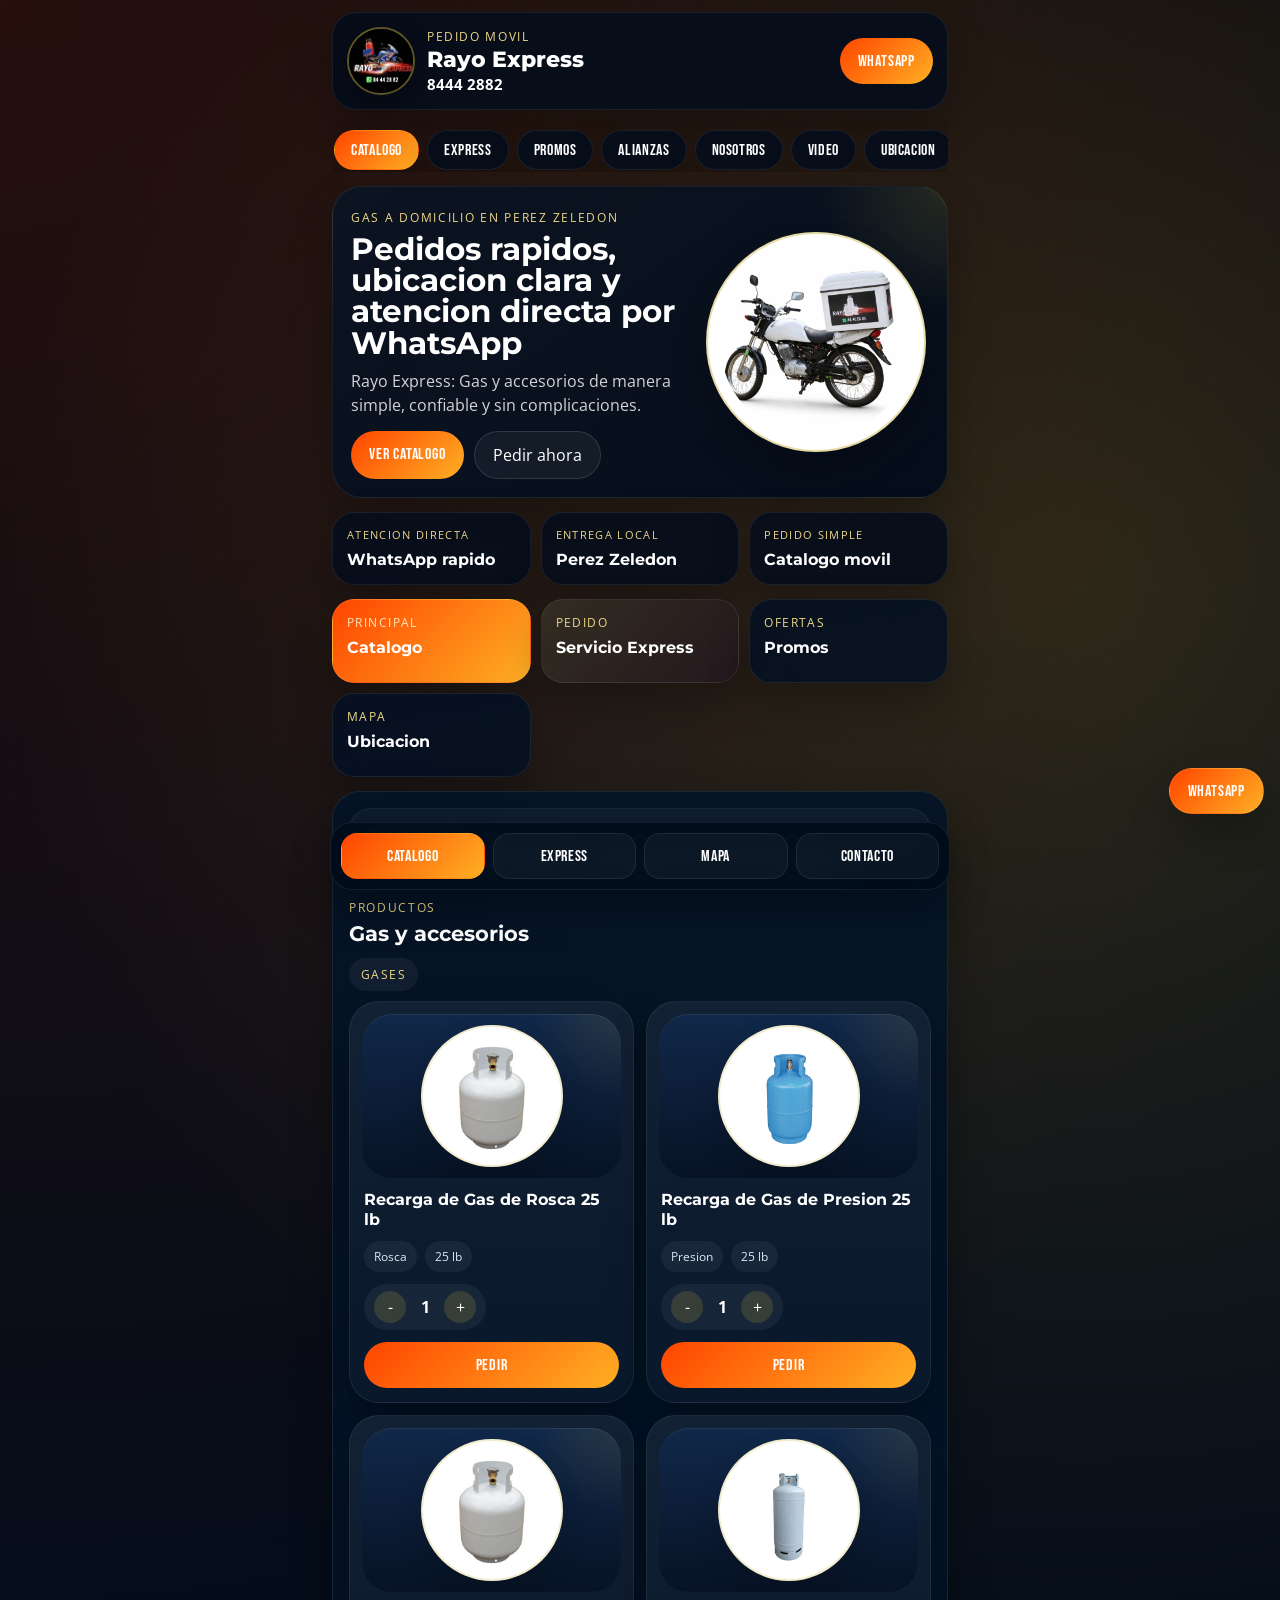
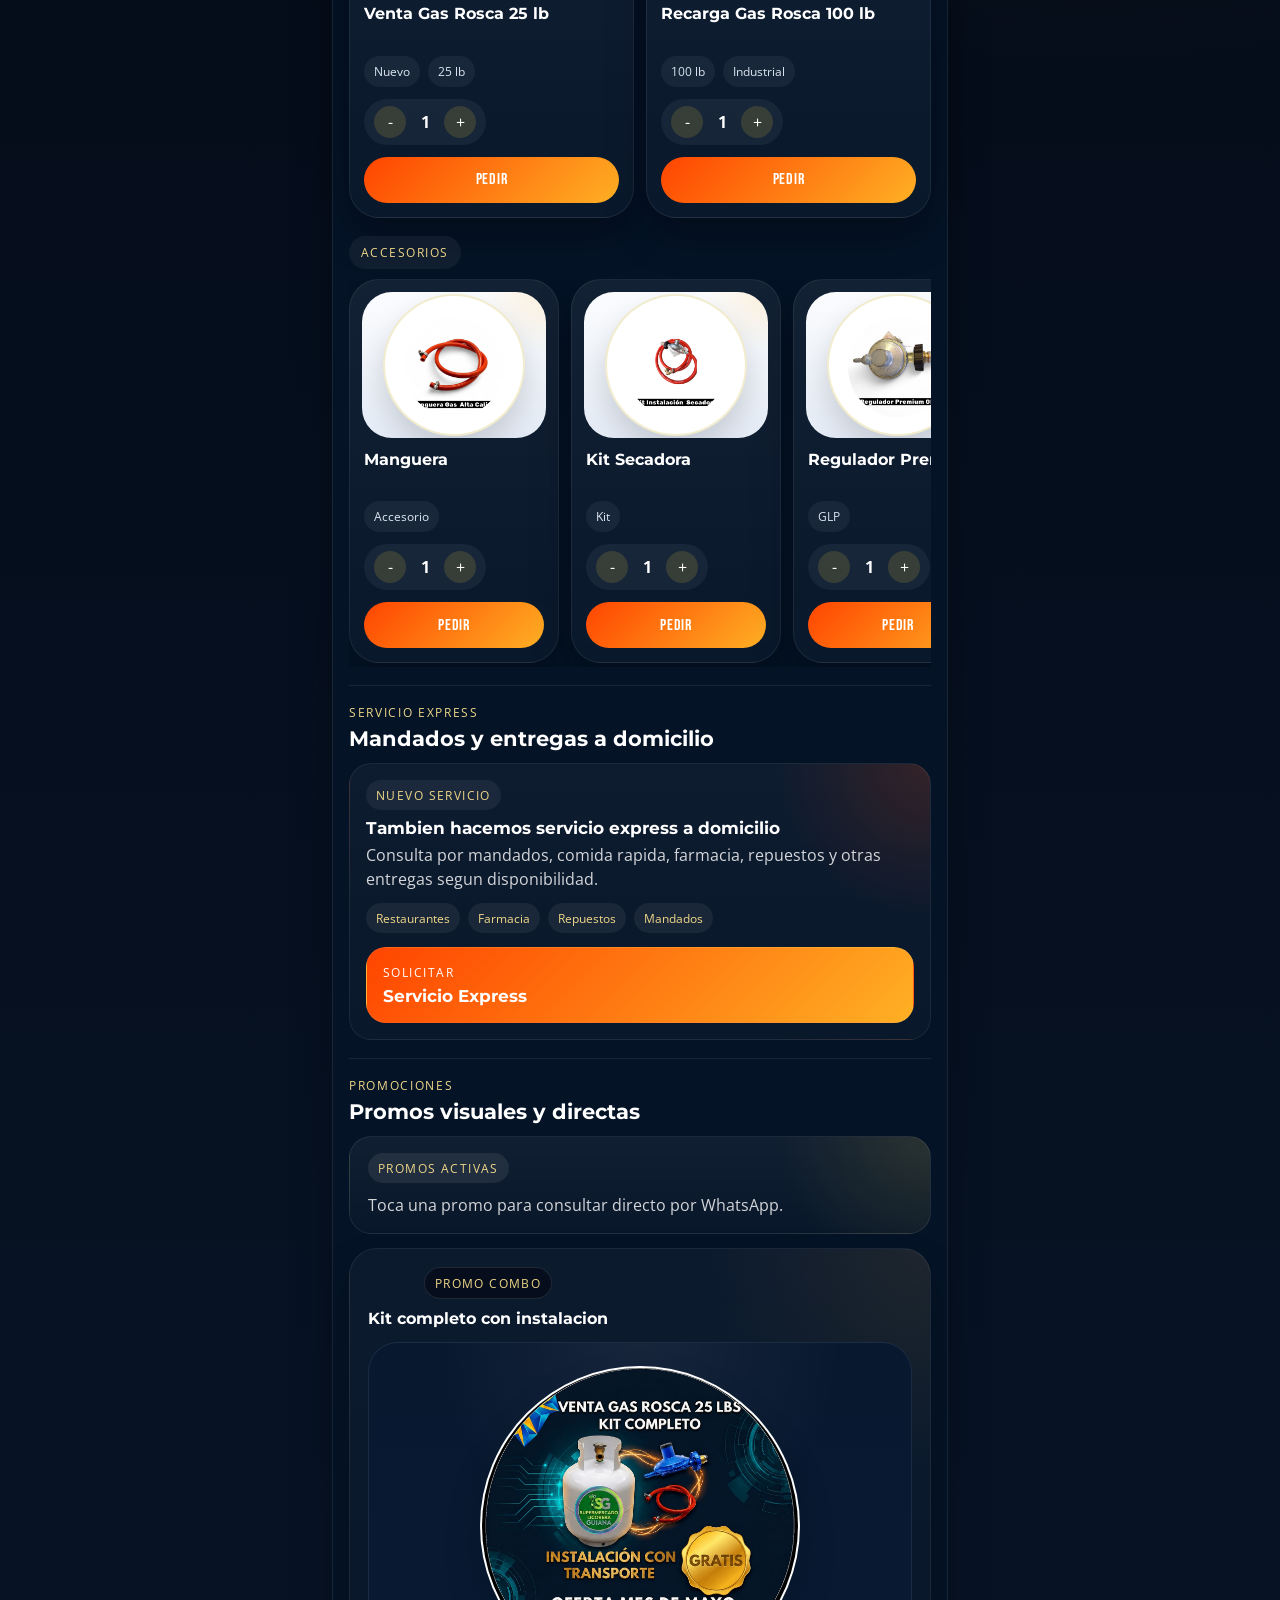
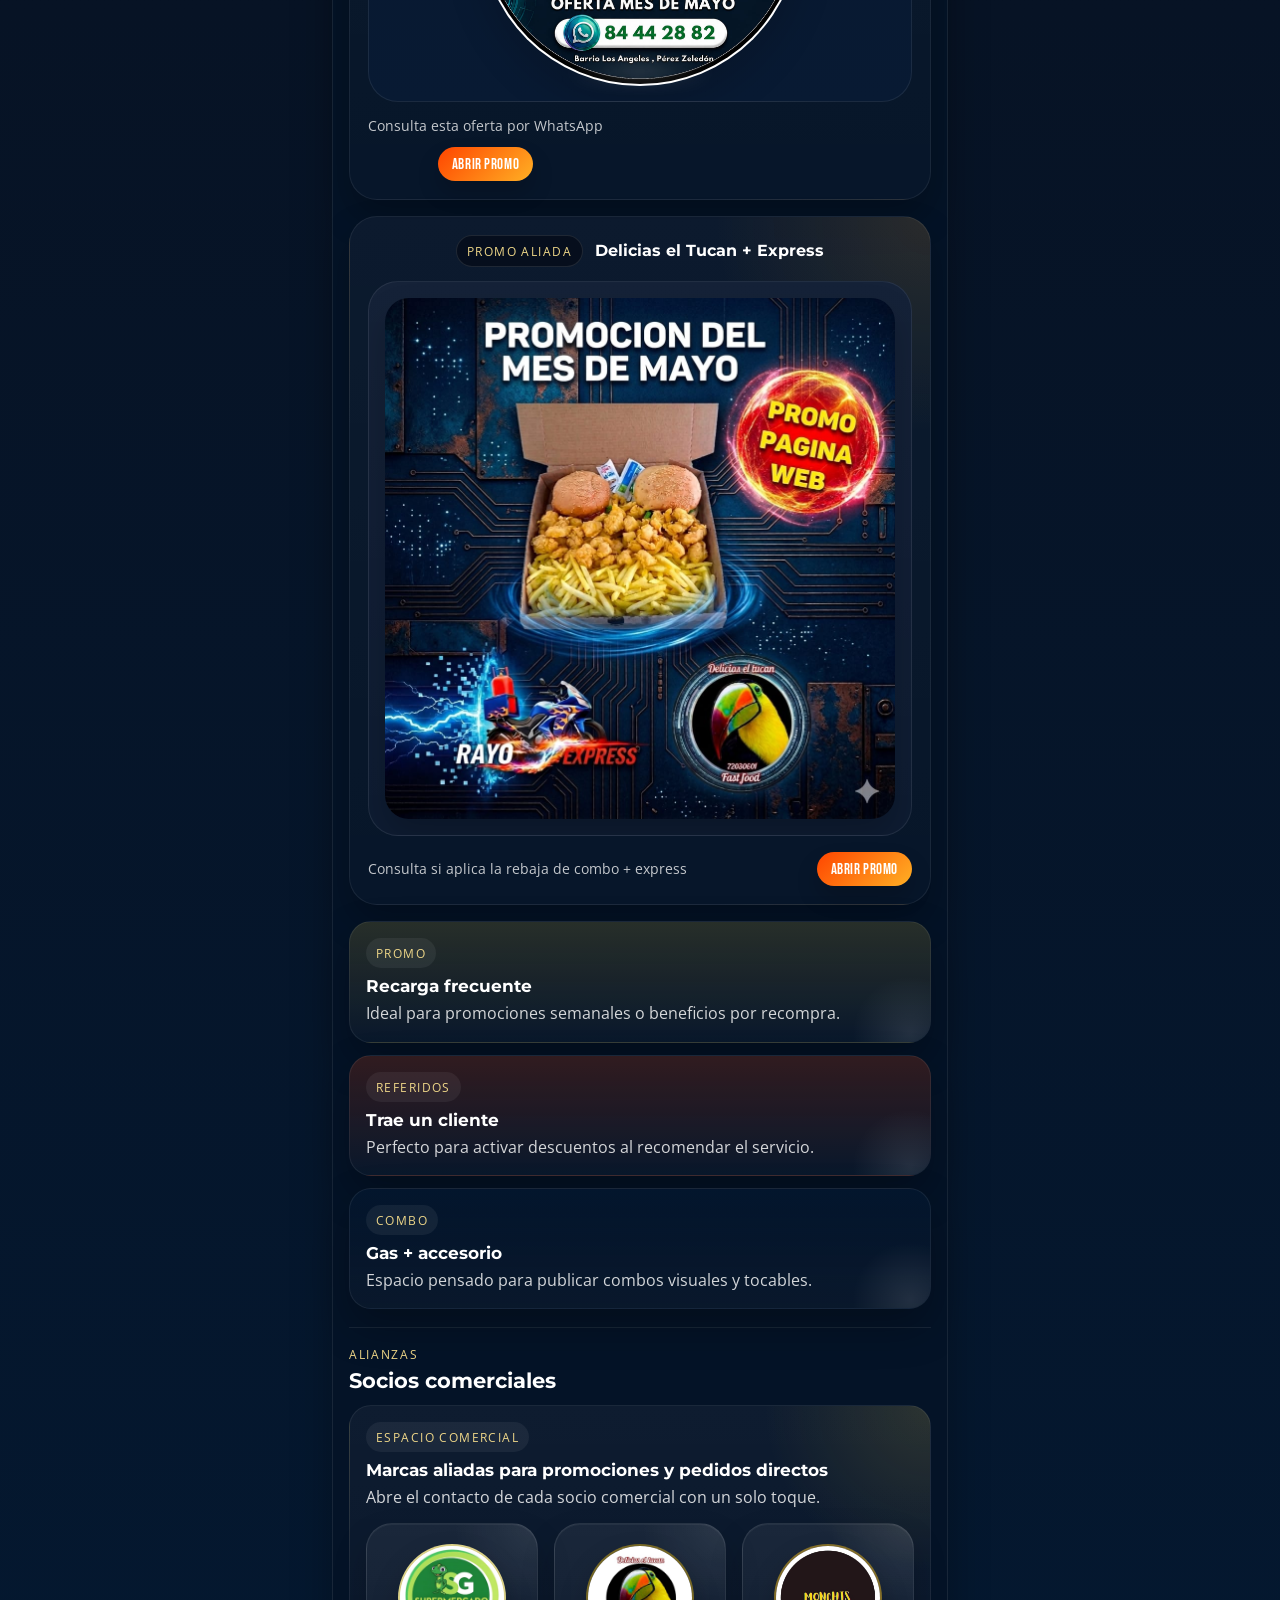
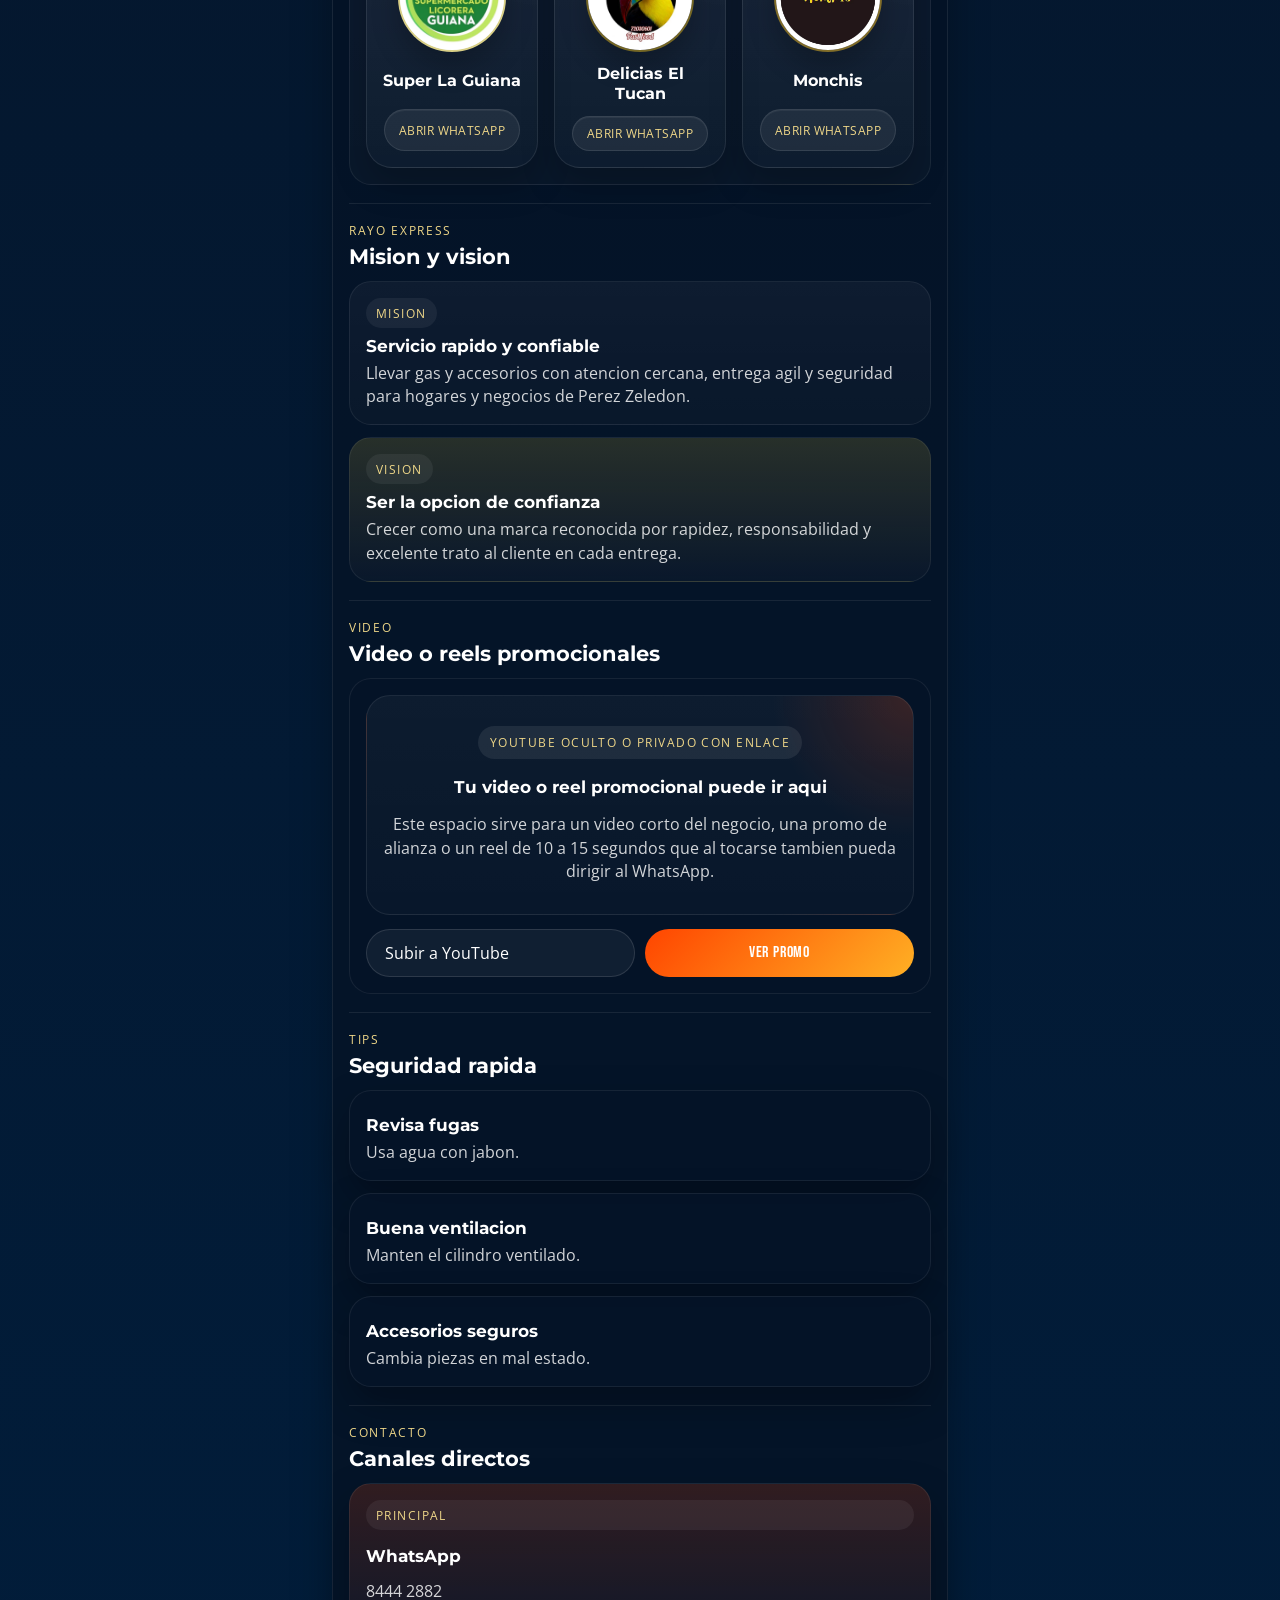
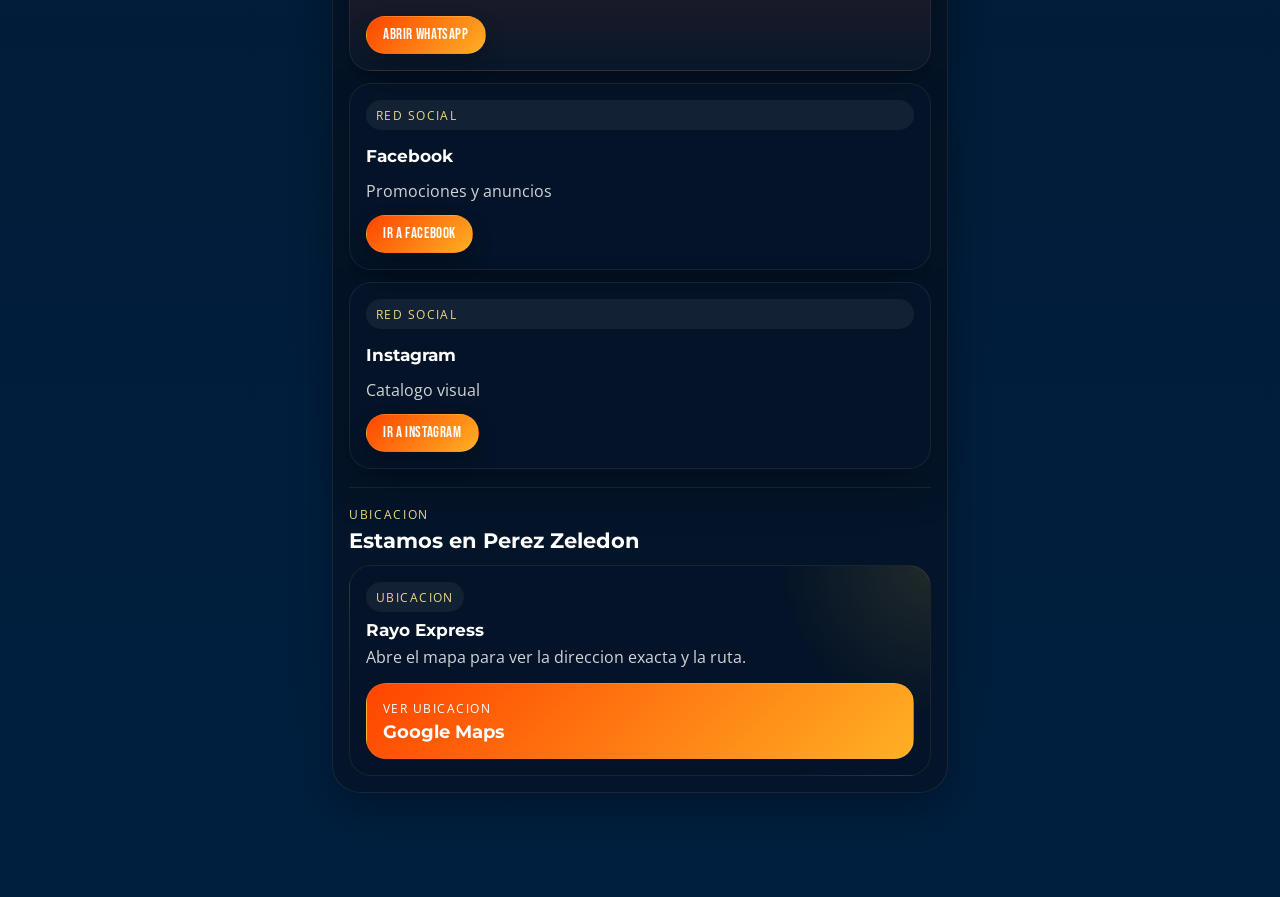
==== commit a381cd74: "Add files via upload" ====
--- a/index.html
+++ b/index.html
@@ -8,7 +8,7 @@
   <link rel="preconnect" href="https://fonts.googleapis.com">
   <link rel="preconnect" href="https://fonts.gstatic.com" crossorigin>
   <link href="https://fonts.googleapis.com/css2?family=Bebas+Neue&family=Montserrat:wght@600;700;800&family=Open+Sans:wght@400;600;700&display=swap" rel="stylesheet">
-  <link rel="stylesheet" href="styles.css?v=20260504a">
+  <link rel="stylesheet" href="styles.css?v=20260505a">
 </head>
 <body>
   <div class="app-shell">
--- a/styles.css
+++ b/styles.css
@@ -686,6 +686,21 @@
   text-align:right;
 }
 
+.promo-spotlight.combo .promo-spotlight-head{
+  display:grid;
+  justify-items:center;
+  align-content:center;
+  text-align:center;
+  gap:10px;
+}
+
+.promo-spotlight.combo .promo-spotlight-head strong{
+  text-align:center;
+  width:100%;
+  max-width:320px;
+  margin:0 auto;
+}
+
 .promo-visual{
   position:relative;
   min-height:222px;
@@ -778,10 +793,24 @@
   gap:12px;
 }
 
+.promo-spotlight.combo .promo-spotlight-footer{
+  display:grid;
+  justify-items:center;
+  align-content:center;
+  text-align:center;
+  gap:10px;
+}
+
 .promo-spotlight-footer small{
   color:rgba(255,255,255,.76);
   font-size:.85rem;
   line-height:1.4;
+}
+
+.promo-spotlight.combo .promo-spotlight-footer small{
+  text-align:center;
+  max-width:320px;
+  margin:0 auto;
 }
 
 .promo-spotlight.alliance{
@@ -789,6 +818,15 @@
     radial-gradient(circle at top right,rgba(255,176,36,.12),transparent 24%),
     linear-gradient(180deg,rgba(255,255,255,.03),rgba(255,255,255,.01)),
     rgba(5,20,40,.94);
+}
+
+.promo-spotlight.alliance .promo-spotlight-head{
+  justify-content:center;
+  text-align:center;
+}
+
+.promo-spotlight.alliance .promo-spotlight-head strong{
+  text-align:center;
 }
 
 .promo-visual-rect{
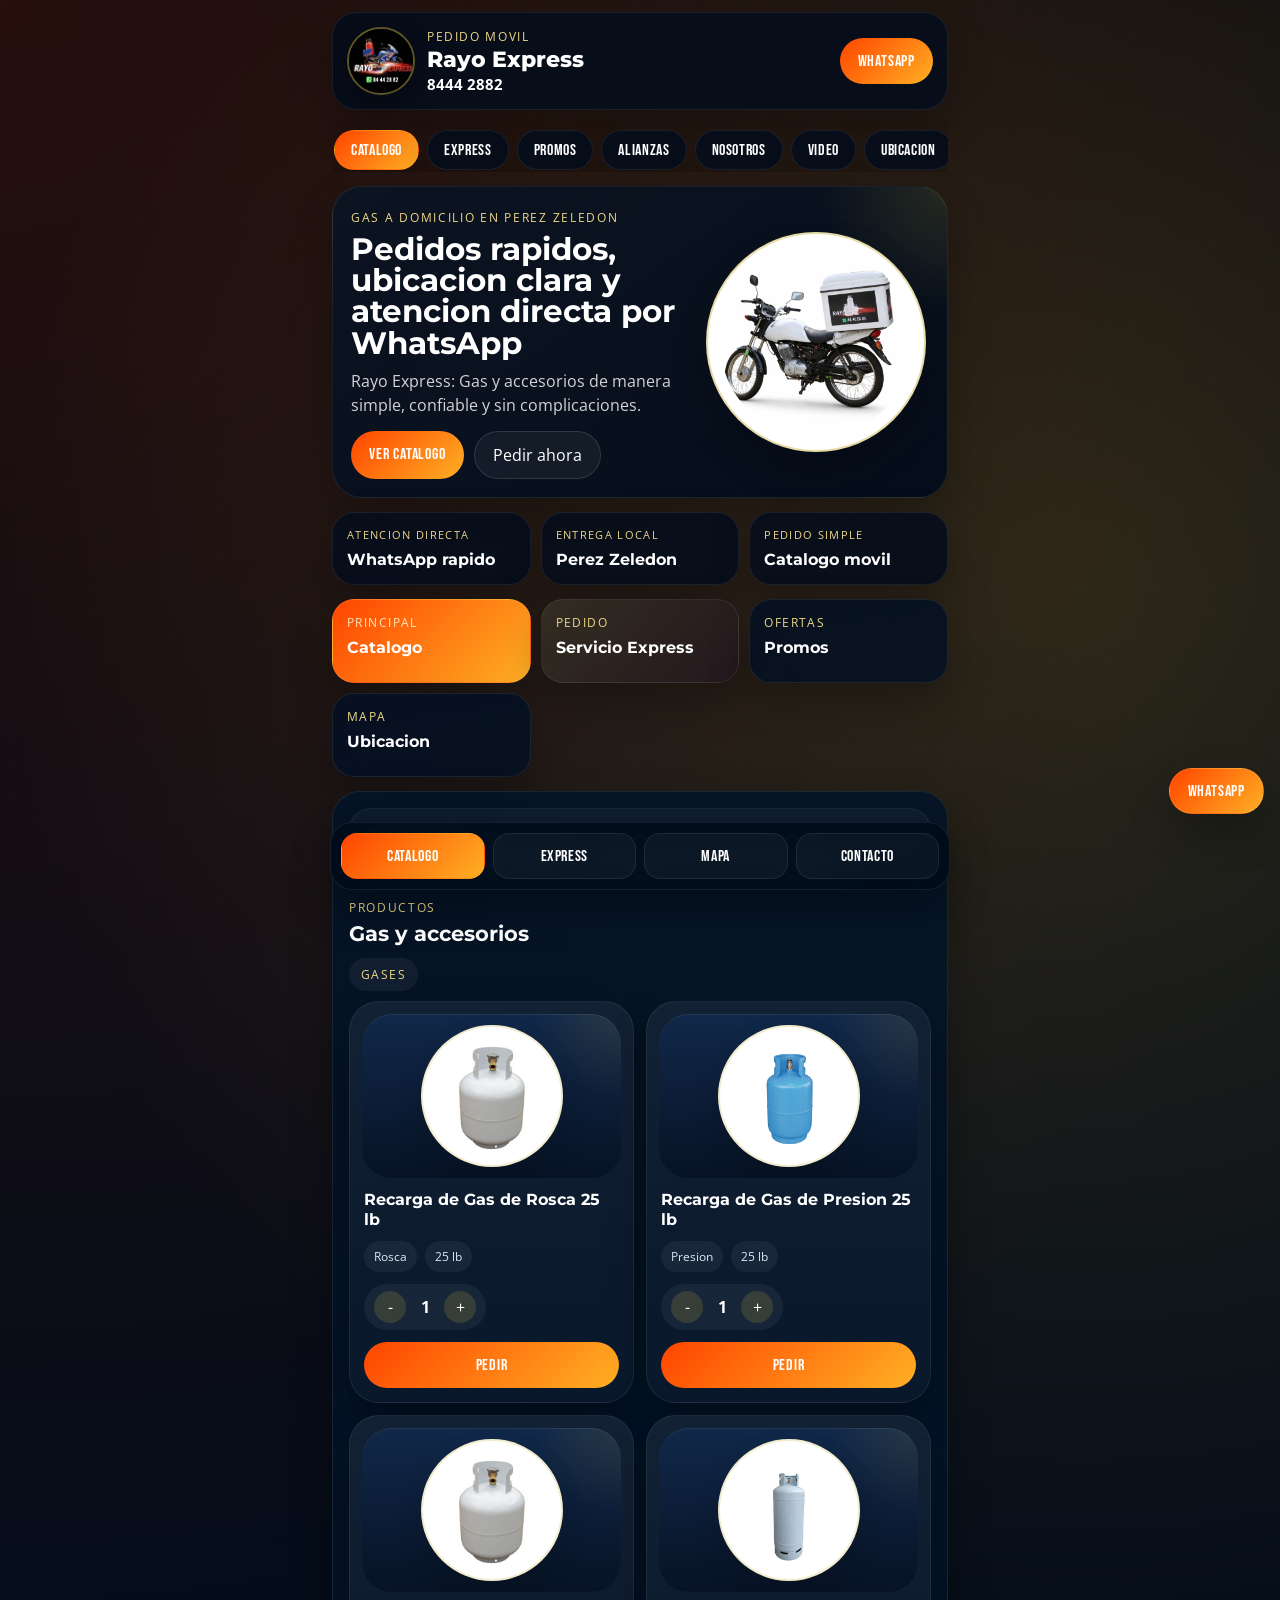
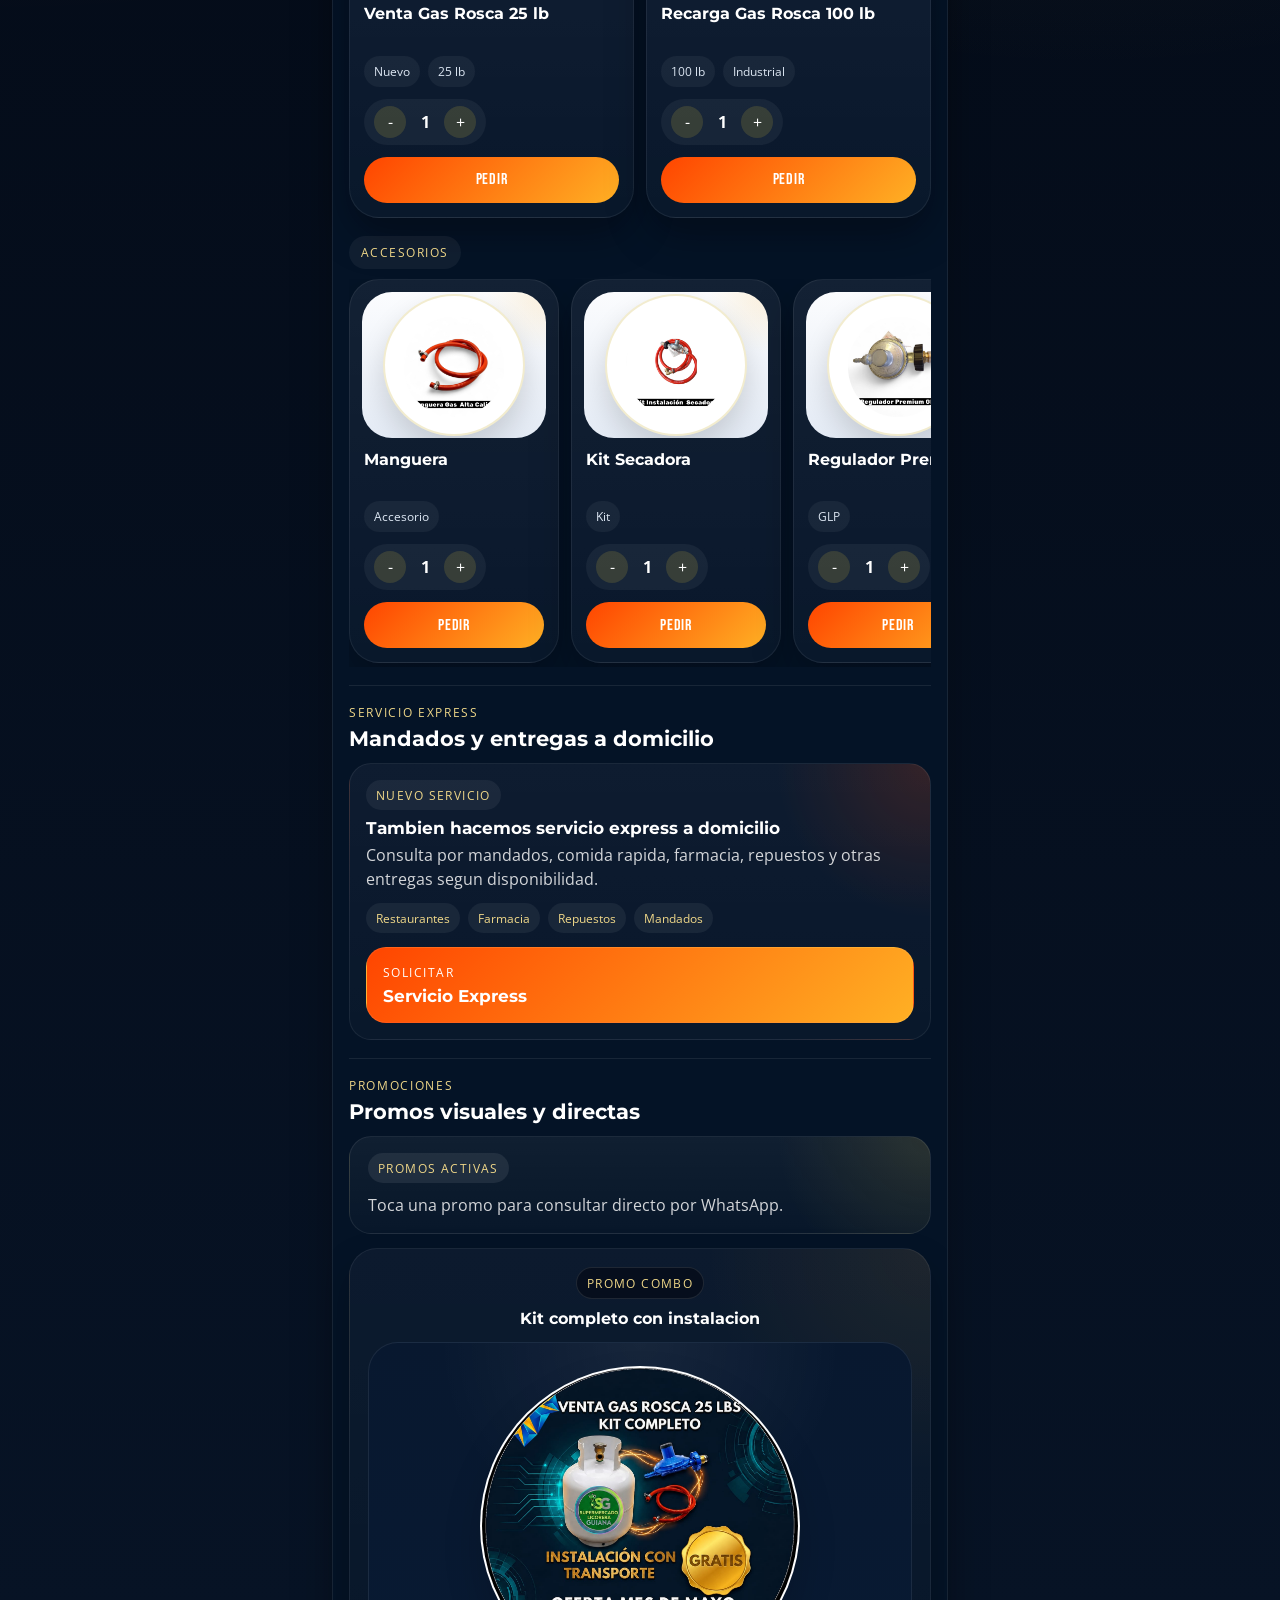
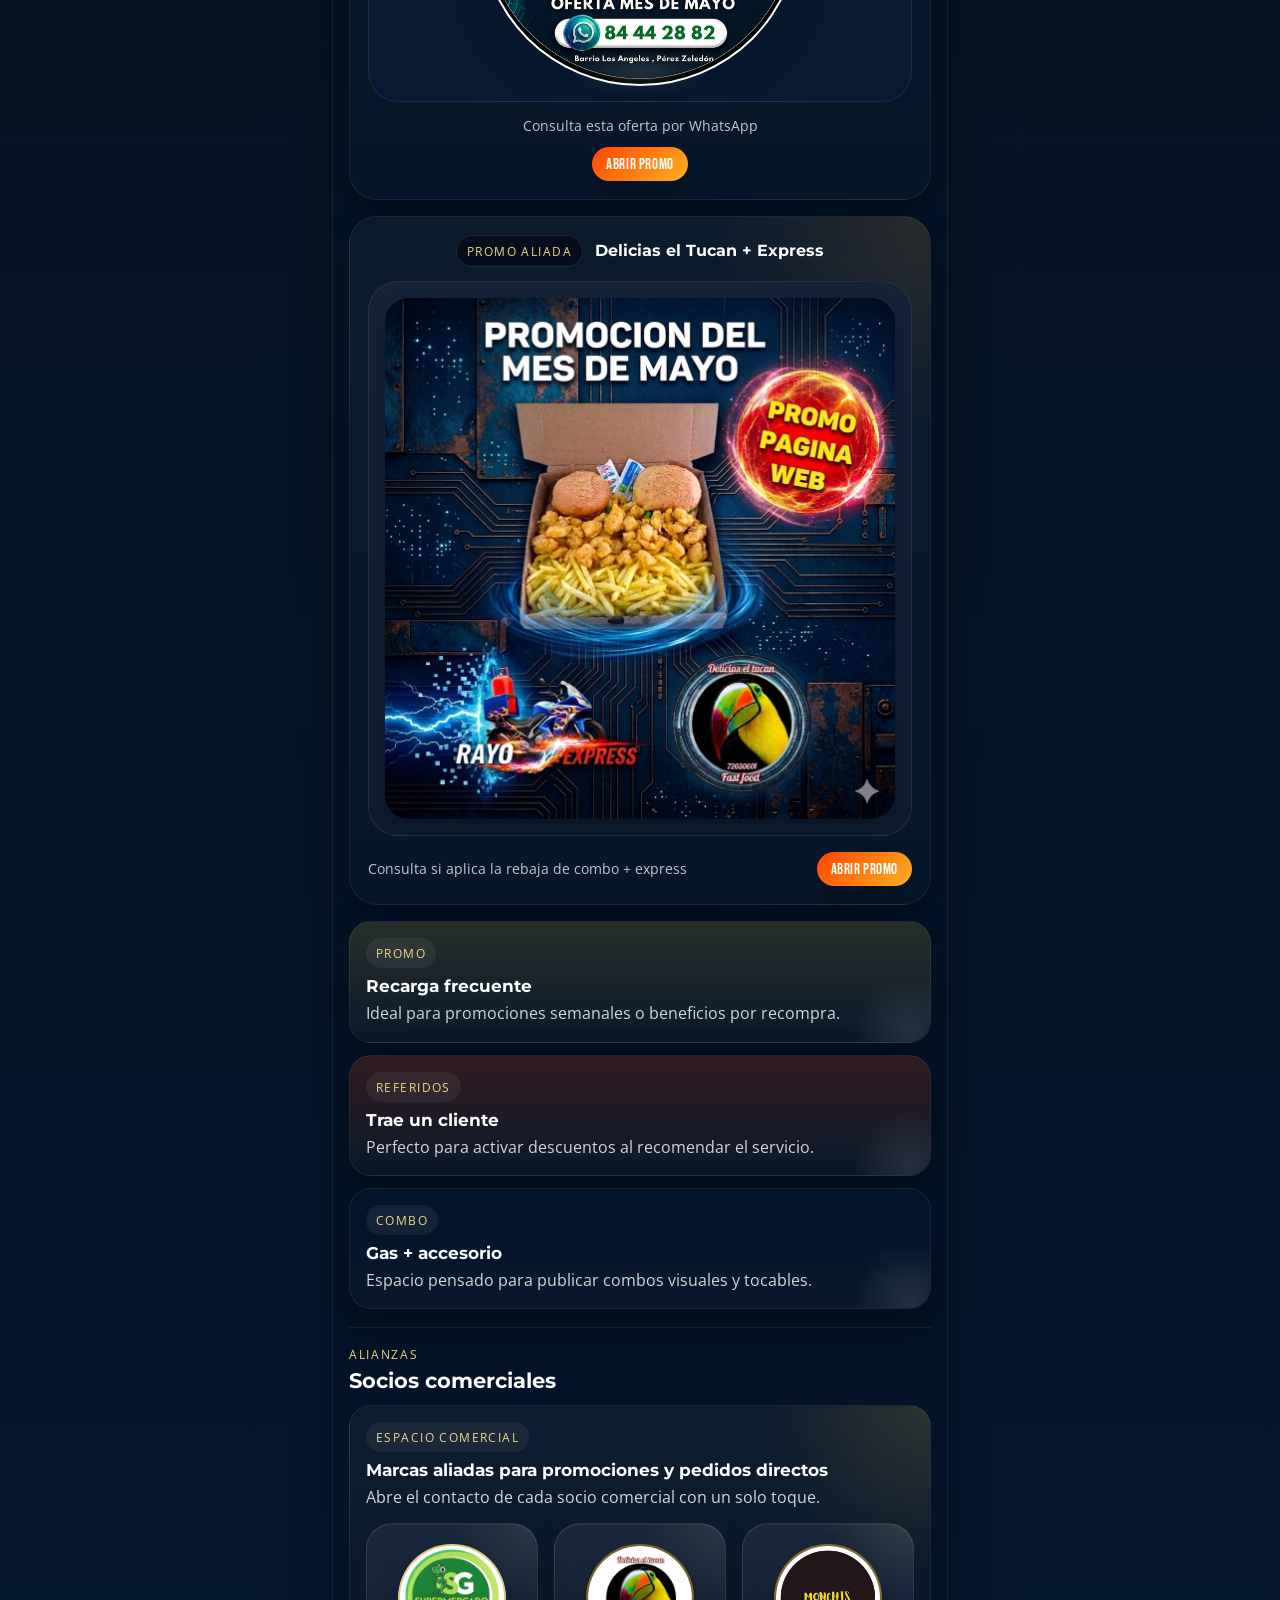
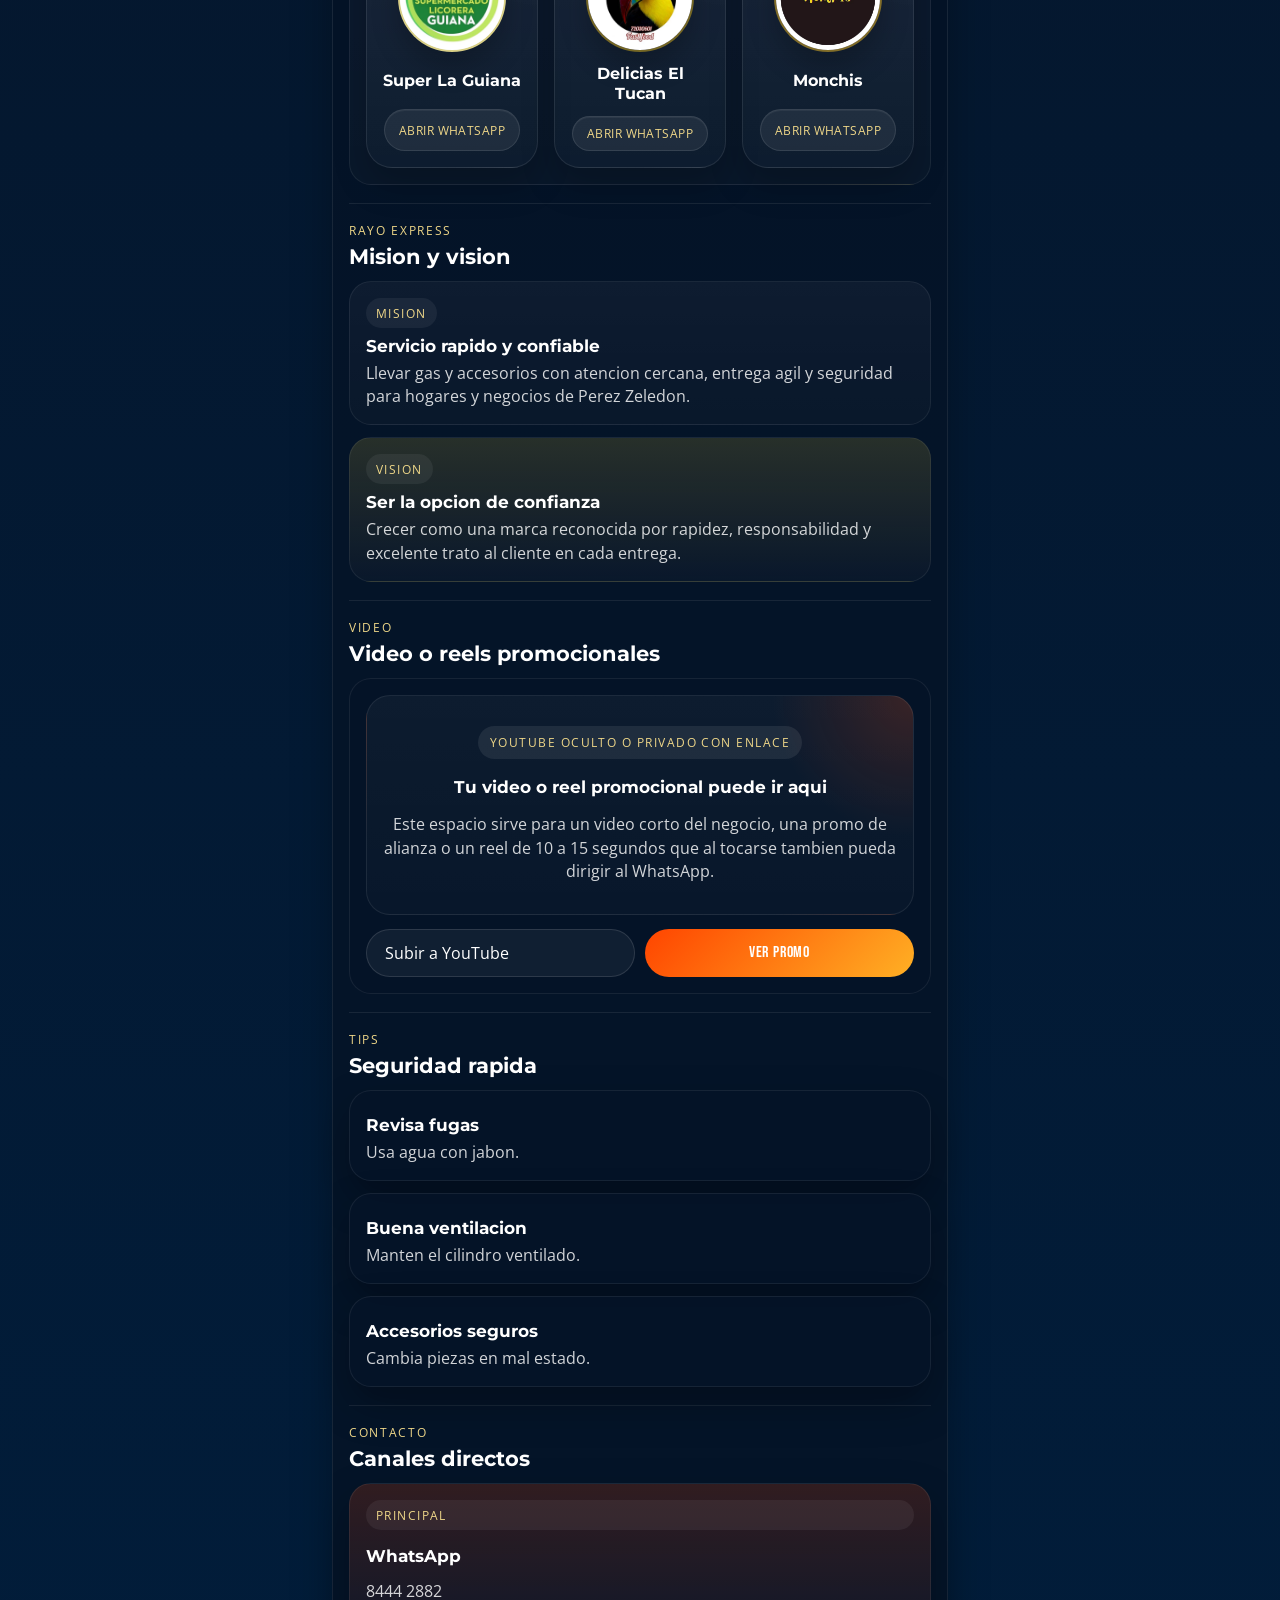
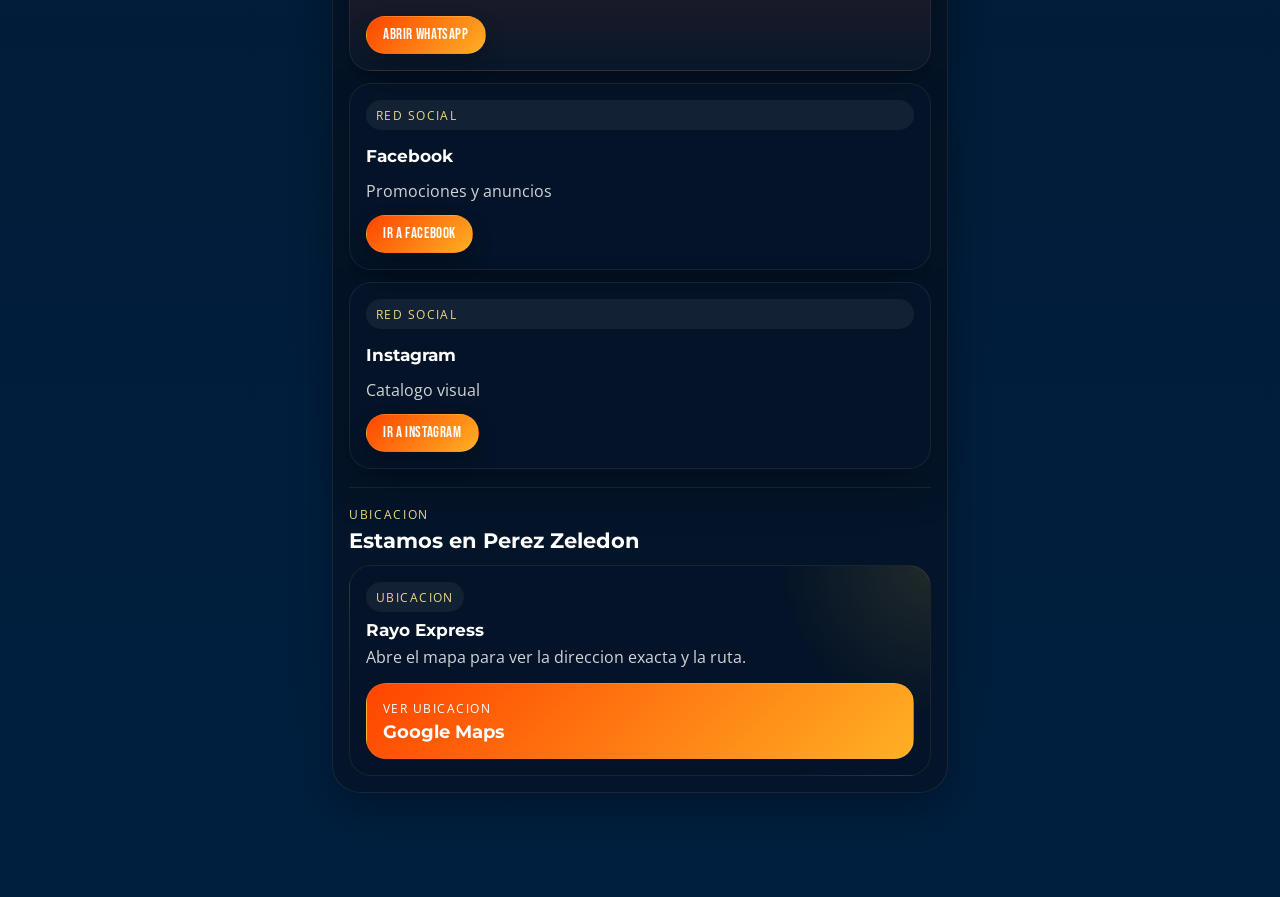
==== commit 074db4c6: "Add files via upload" ====
--- a/index.html
+++ b/index.html
@@ -8,7 +8,7 @@
   <link rel="preconnect" href="https://fonts.googleapis.com">
   <link rel="preconnect" href="https://fonts.gstatic.com" crossorigin>
   <link href="https://fonts.googleapis.com/css2?family=Bebas+Neue&family=Montserrat:wght@600;700;800&family=Open+Sans:wght@400;600;700&display=swap" rel="stylesheet">
-  <link rel="stylesheet" href="styles.css?v=20260505a">
+  <link rel="stylesheet" href="styles.css?v=20260505c">
 </head>
 <body>
   <div class="app-shell">
--- a/styles.css
+++ b/styles.css
@@ -687,15 +687,19 @@
 }
 
 .promo-spotlight.combo .promo-spotlight-head{
-  display:grid;
-  justify-items:center;
-  align-content:center;
-  text-align:center;
+  display:grid !important;
+  justify-items:center !important;
+  justify-content:center !important;
+  align-content:center !important;
+  text-align:center !important;
   gap:10px;
+  width:100%;
+  margin:0 auto;
 }
 
 .promo-spotlight.combo .promo-spotlight-head strong{
-  text-align:center;
+  display:block;
+  text-align:center !important;
   width:100%;
   max-width:320px;
   margin:0 auto;
@@ -794,11 +798,14 @@
 }
 
 .promo-spotlight.combo .promo-spotlight-footer{
-  display:grid;
-  justify-items:center;
-  align-content:center;
-  text-align:center;
+  display:grid !important;
+  justify-items:center !important;
+  justify-content:center !important;
+  align-content:center !important;
+  text-align:center !important;
   gap:10px;
+  width:100%;
+  margin:0 auto;
 }
 
 .promo-spotlight-footer small{
@@ -808,9 +815,21 @@
 }
 
 .promo-spotlight.combo .promo-spotlight-footer small{
-  text-align:center;
+  display:block;
+  text-align:center !important;
+  width:100%;
   max-width:320px;
   margin:0 auto;
+}
+
+.promo-spotlight.combo .promo-chip,
+.promo-spotlight.combo .promo-cta{
+  justify-self:center !important;
+  margin-inline:auto;
+}
+
+.promo-spotlight.combo{
+  justify-items:center;
 }
 
 .promo-spotlight.alliance{
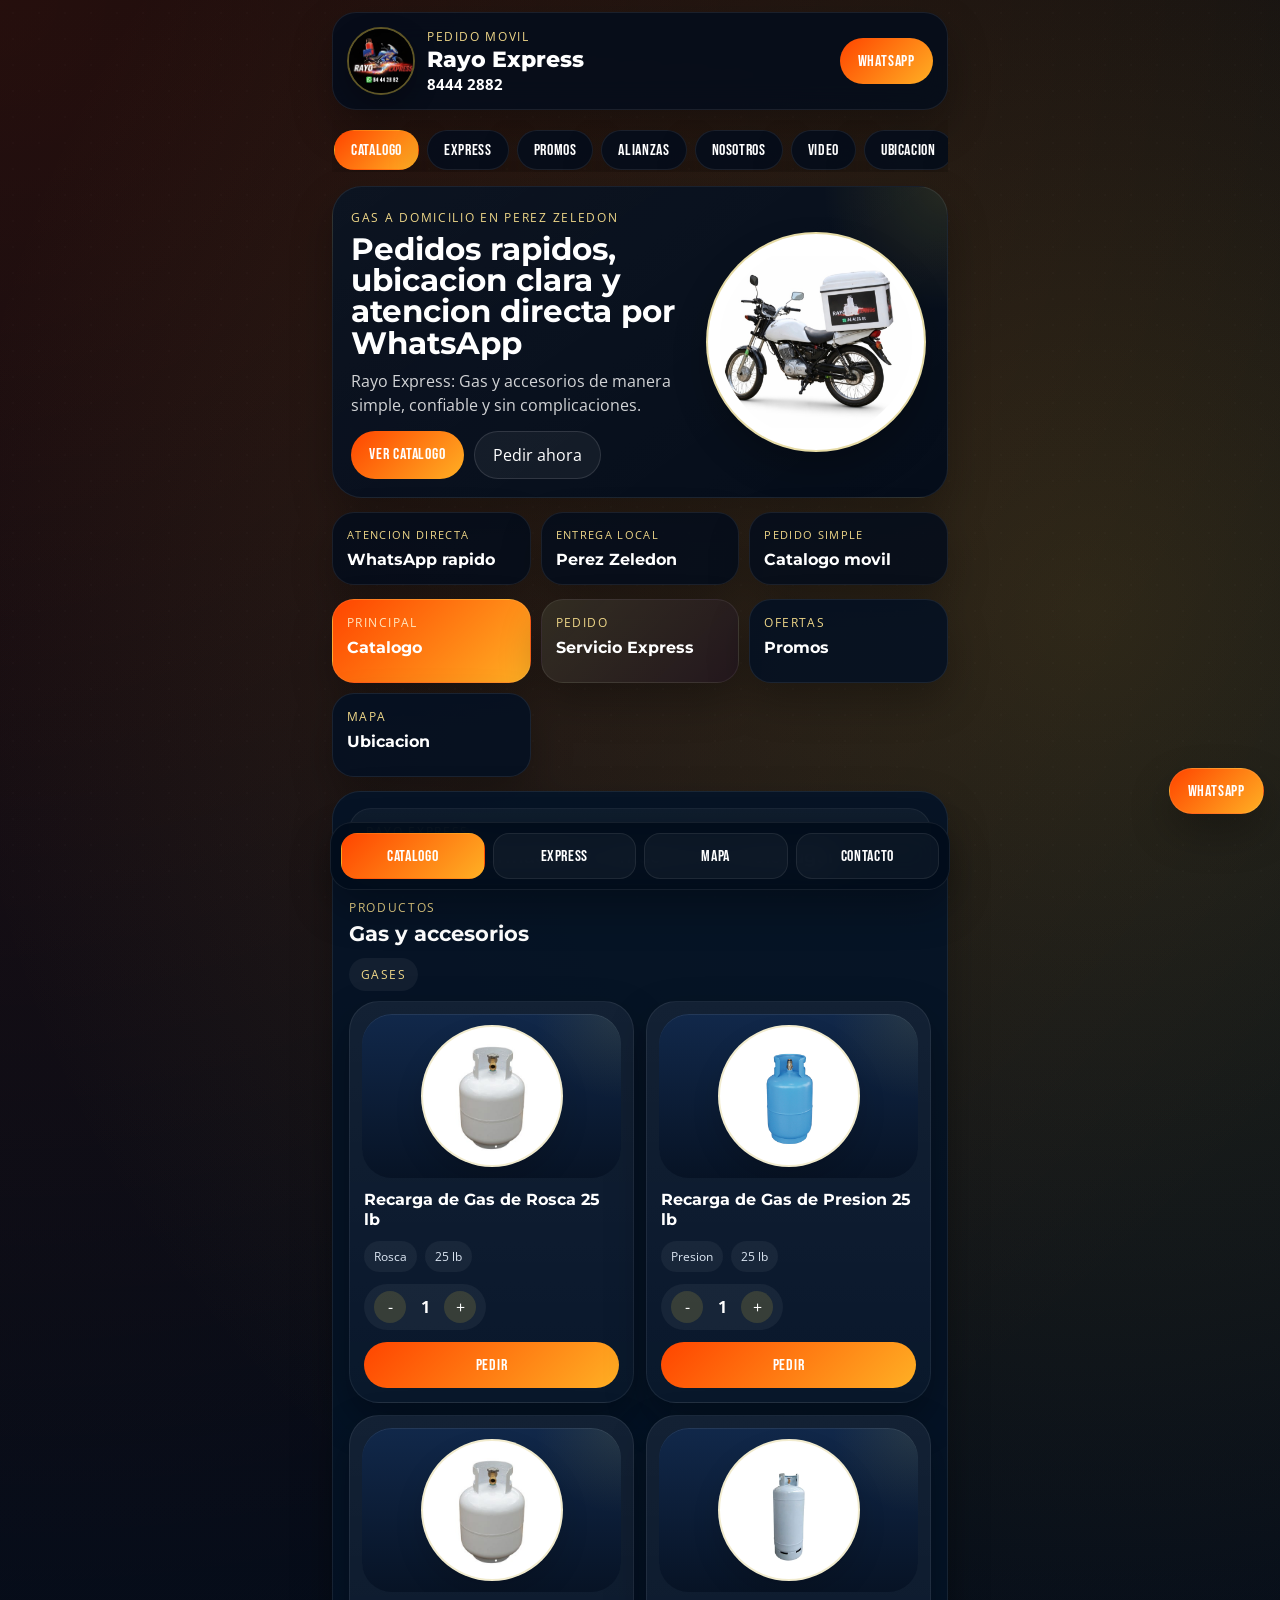
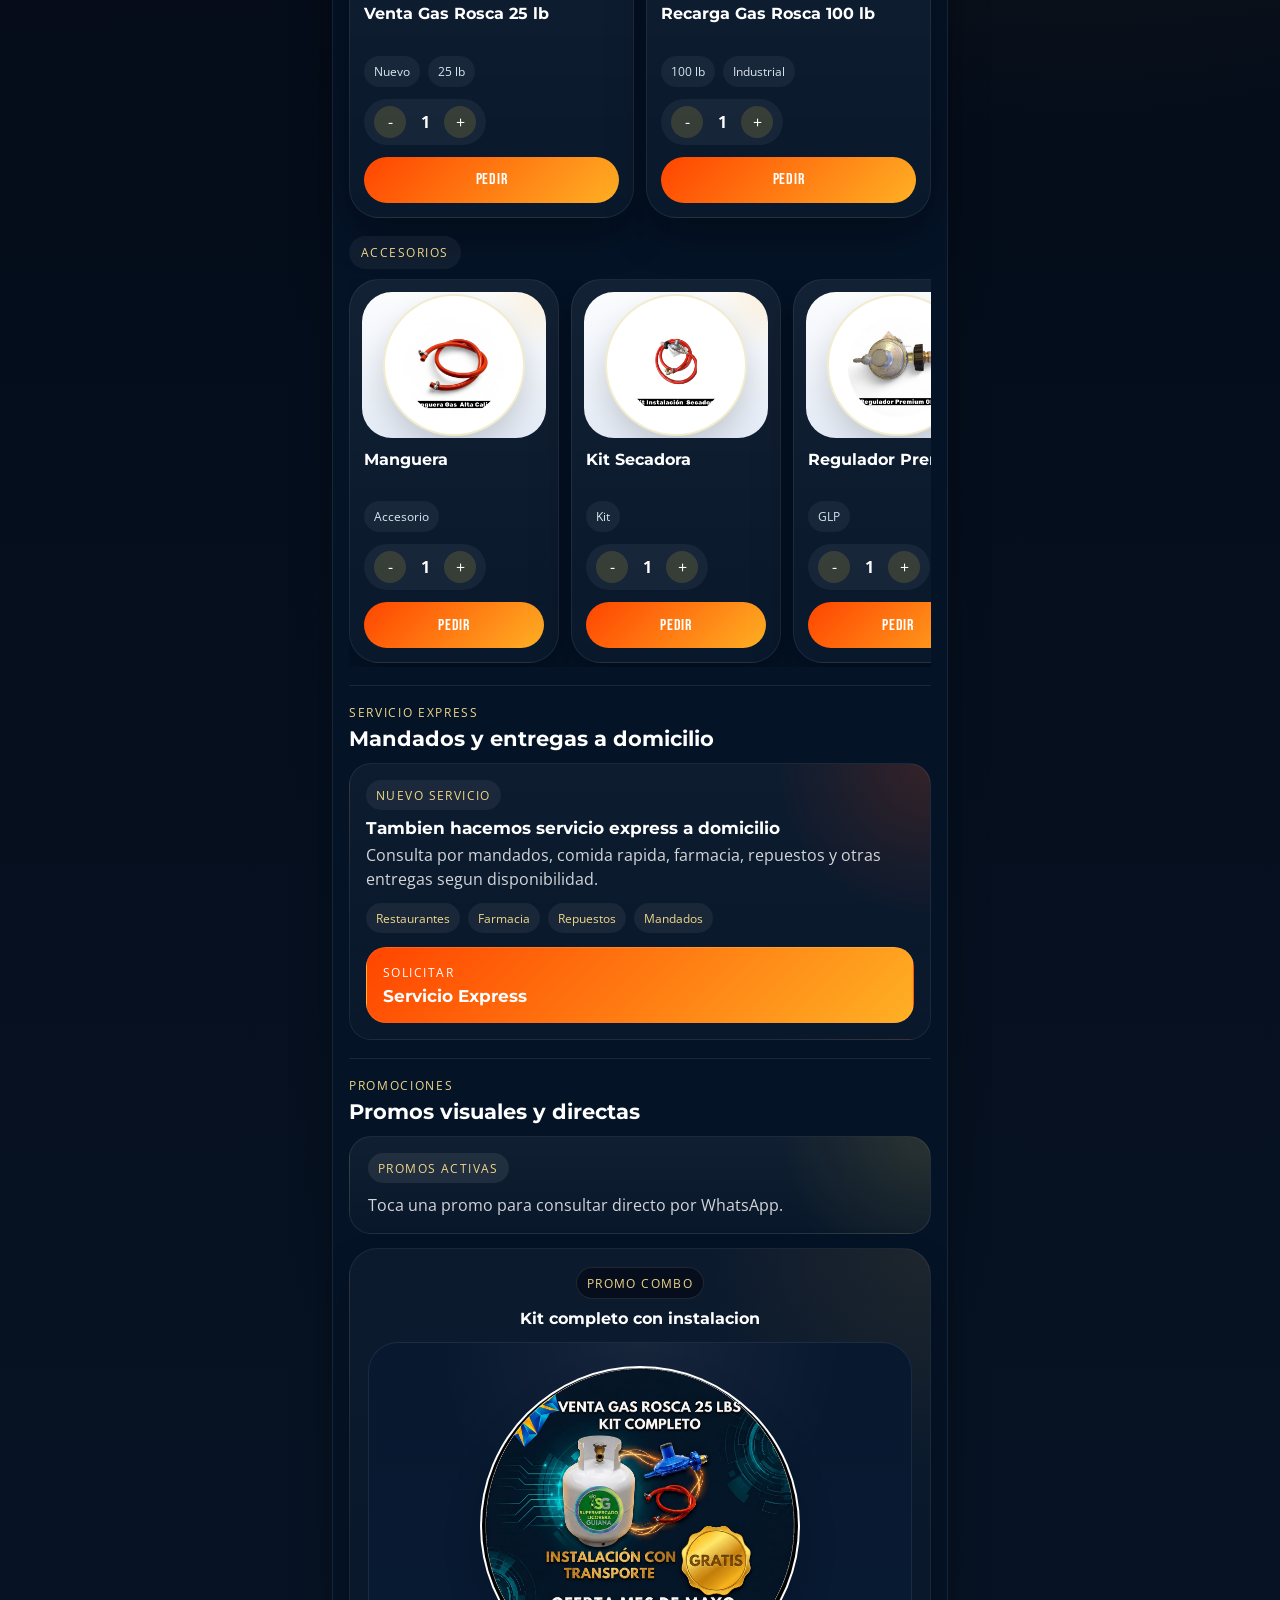
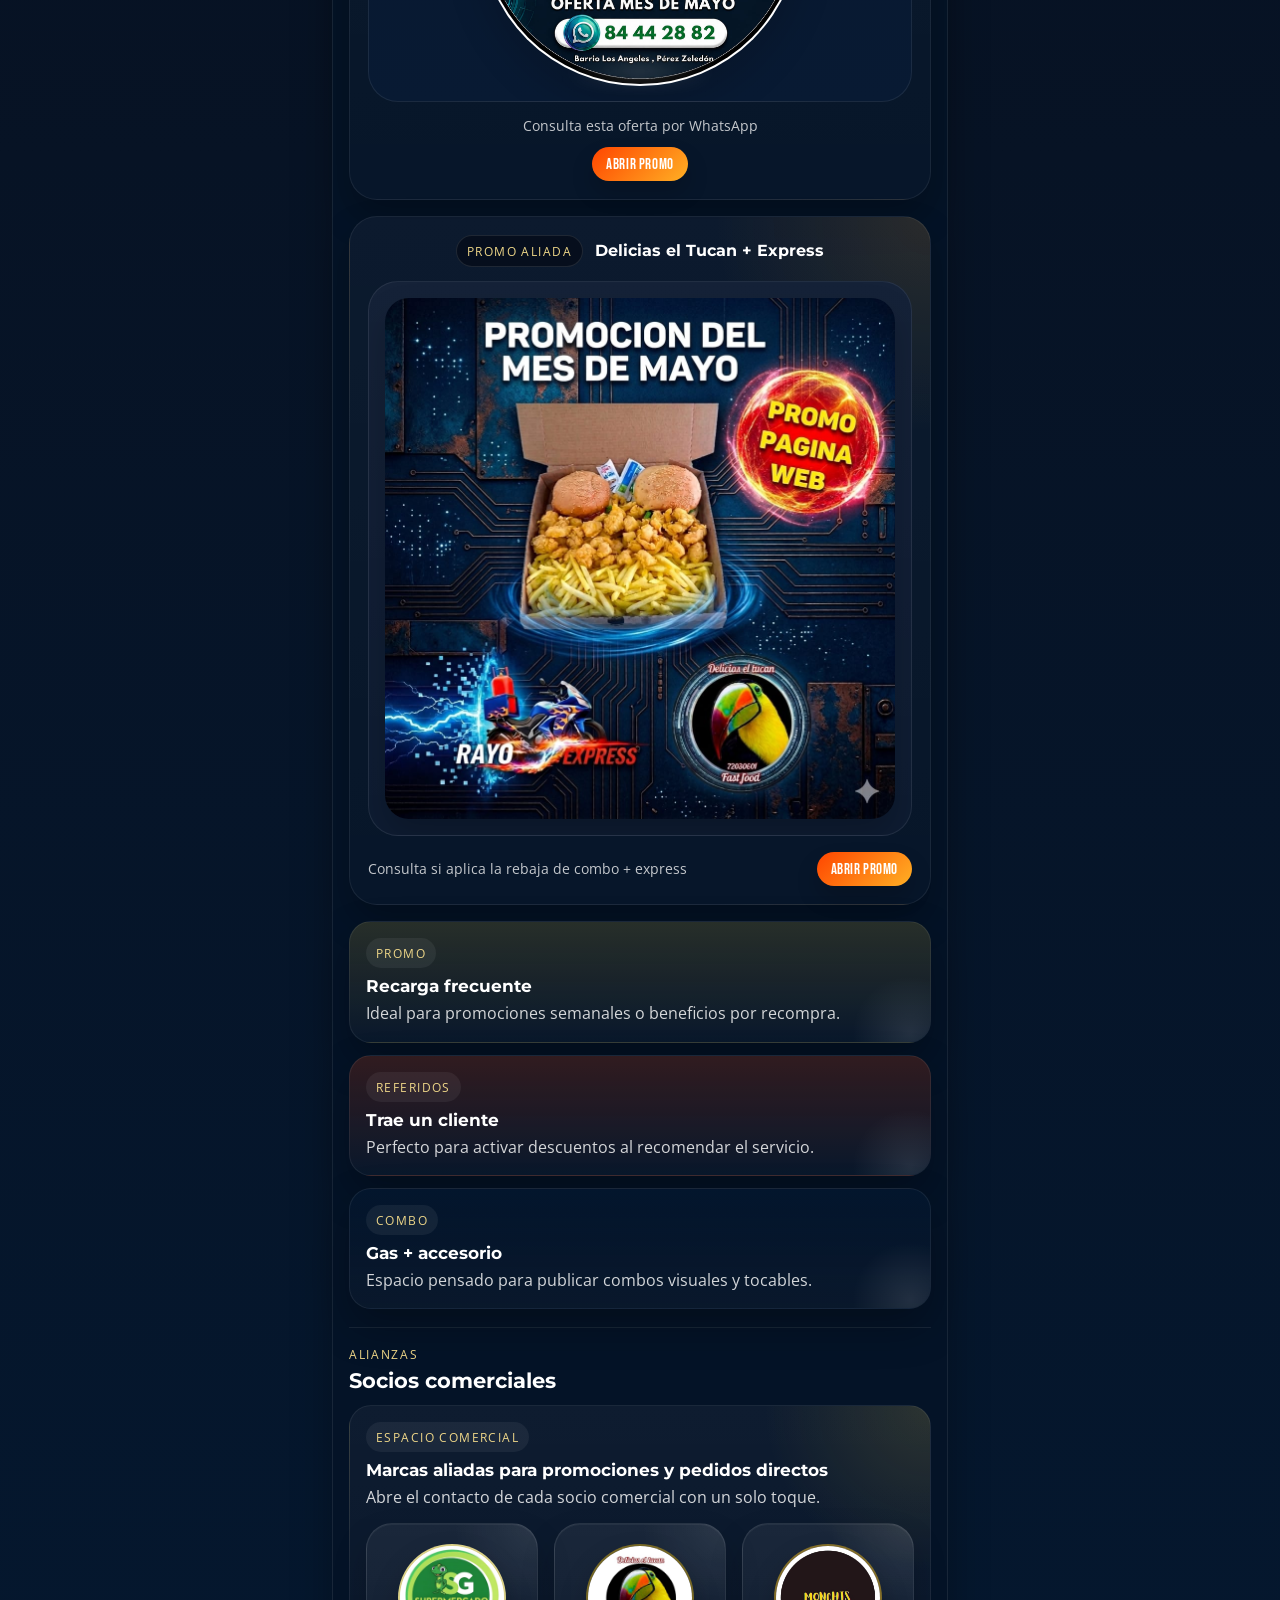
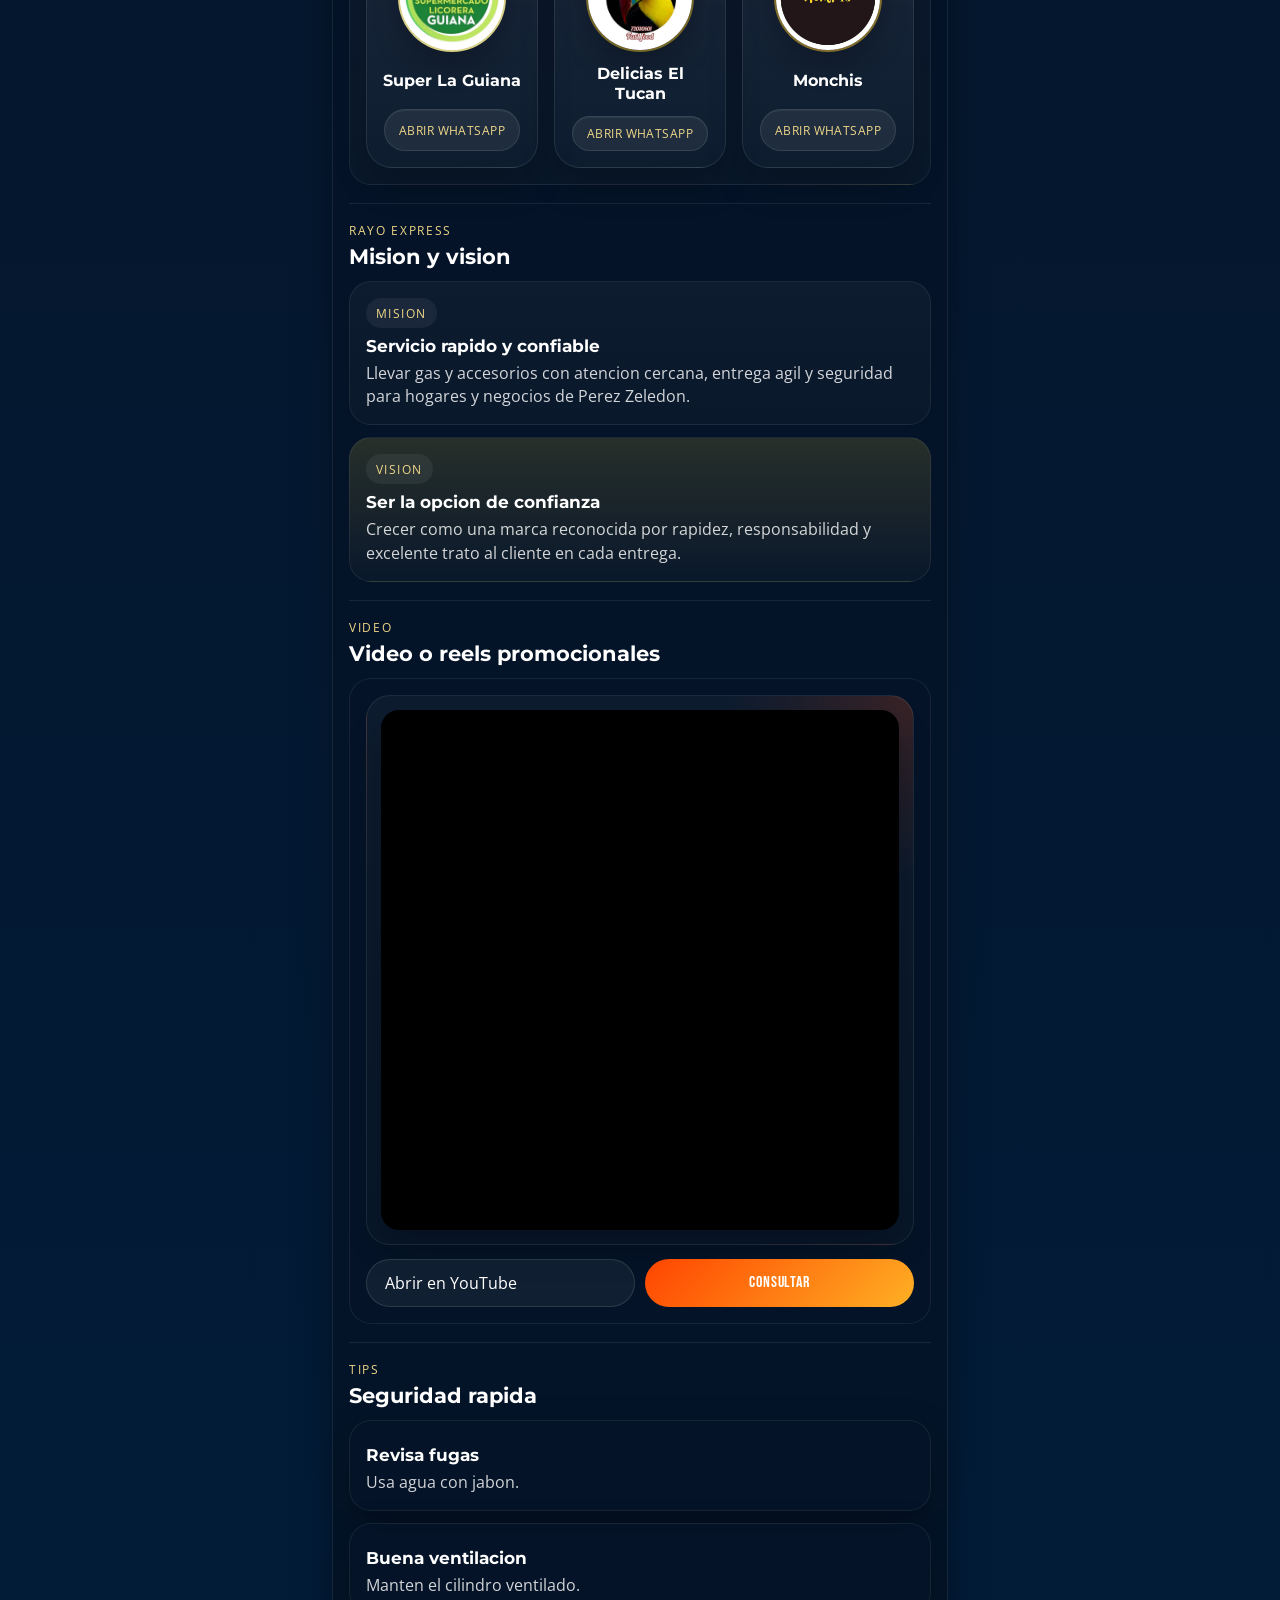
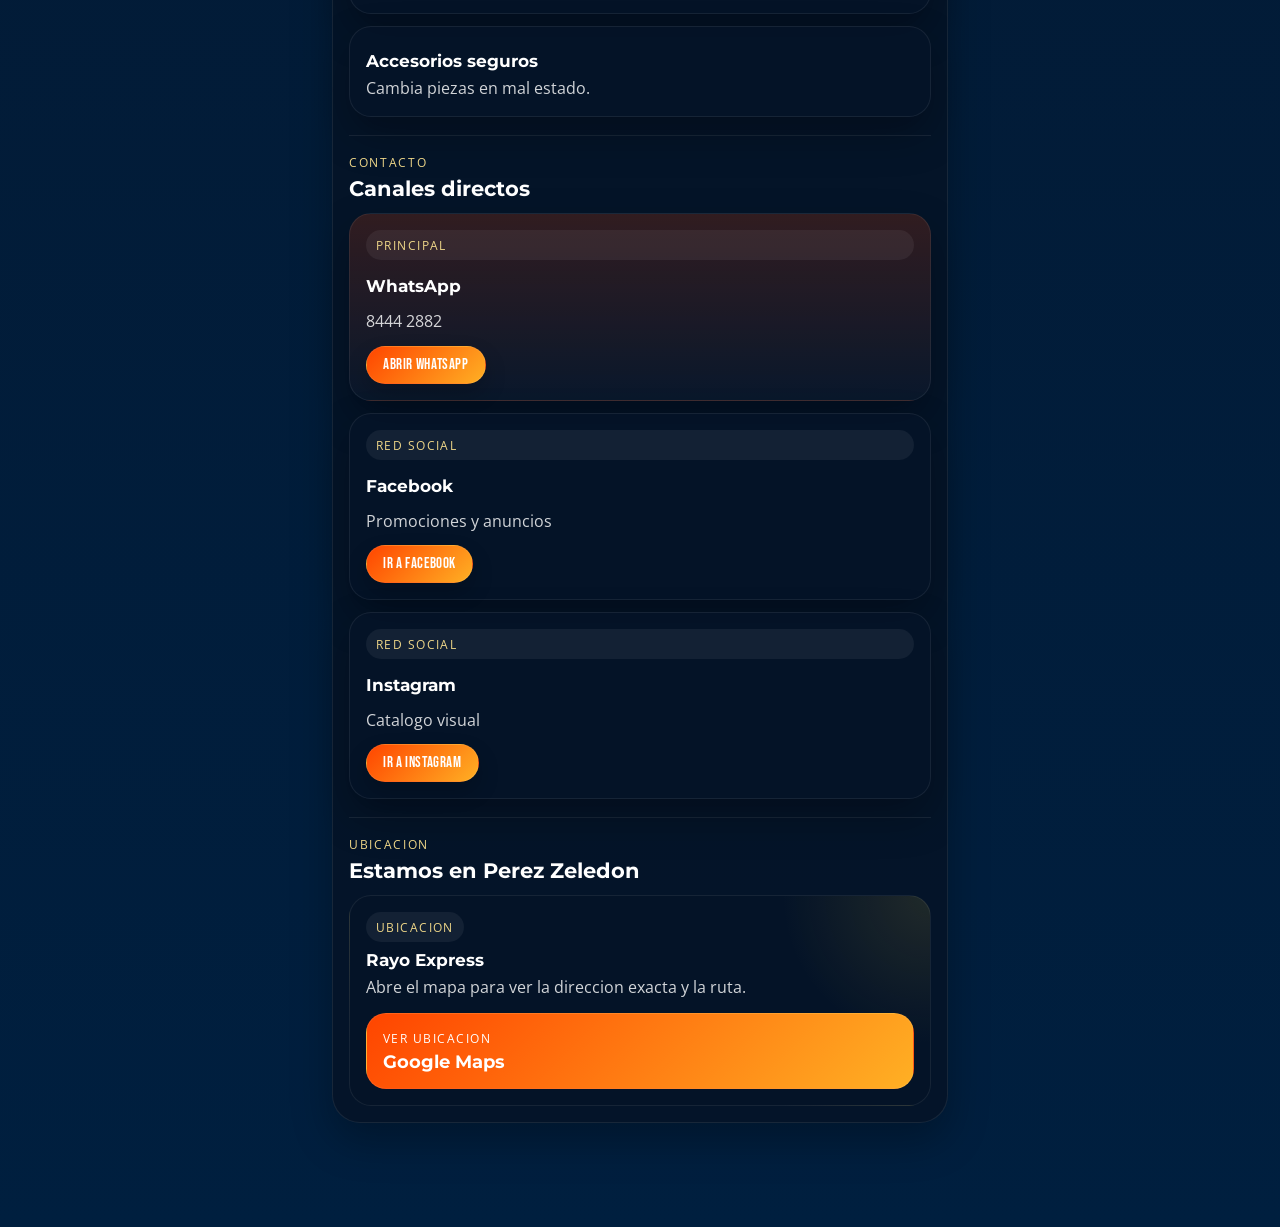
==== commit b406925e: "Add files via upload" ====
--- a/index.html
+++ b/index.html
@@ -8,7 +8,7 @@
   <link rel="preconnect" href="https://fonts.googleapis.com">
   <link rel="preconnect" href="https://fonts.gstatic.com" crossorigin>
   <link href="https://fonts.googleapis.com/css2?family=Bebas+Neue&family=Montserrat:wght@600;700;800&family=Open+Sans:wght@400;600;700&display=swap" rel="stylesheet">
-  <link rel="stylesheet" href="styles.css?v=20260505c">
+  <link rel="stylesheet" href="styles.css?v=20260509a">
 </head>
 <body>
   <div class="app-shell">
@@ -419,15 +419,18 @@
           </div>
           <div class="video-card">
             <div class="video-frame">
-              <div class="video-placeholder">
-                <span class="video-pill">YouTube oculto o privado con enlace</span>
-                <h4>Tu video o reel promocional puede ir aqui</h4>
-                <p>Este espacio sirve para un video corto del negocio, una promo de alianza o un reel de 10 a 15 segundos que al tocarse tambien pueda dirigir al WhatsApp.</p>
-              </div>
+              <iframe
+                class="video-embed"
+                src="https://www.youtube.com/embed/soBWCBrMHj8"
+                title="Video promocional de Rayo Express"
+                loading="lazy"
+                allow="accelerometer; autoplay; clipboard-write; encrypted-media; gyroscope; picture-in-picture; web-share"
+                allowfullscreen>
+              </iframe>
             </div>
             <div class="video-actions">
-              <a class="hero-action secondary" href="https://www.youtube.com/" target="_blank" rel="noopener noreferrer">Subir a YouTube</a>
-              <a class="hero-action primary" href="https://wa.me/50684442882?text=%C2%A1Hola%2C%20Rayo%20Express!%20%F0%9F%91%8B%20Vengo%20de%20la%20web%20y%20necesito%20ayuda%20con%20un%20%5BGas%20%2F%20Mandado%20%2F%20Tr%C3%A1mite%5D.%20%C2%BFMe%20pueden%20ayudar%3F" target="_blank" rel="noopener noreferrer">Ver promo</a>
+              <a class="hero-action secondary" href="https://youtube.com/shorts/soBWCBrMHj8?feature=shared" target="_blank" rel="noopener noreferrer">Abrir en YouTube</a>
+              <a class="hero-action primary" href="https://wa.me/50684442882?text=%C2%A1Hola%2C%20Rayo%20Express!%20%F0%9F%91%8B%20Vengo%20de%20la%20web%20y%20necesito%20ayuda%20con%20un%20%5BGas%20%2F%20Mandado%20%2F%20Tr%C3%A1mite%5D.%20%C2%BFMe%20pueden%20ayudar%3F" target="_blank" rel="noopener noreferrer">Consultar</a>
             </div>
           </div>
         </section>
--- a/styles.css
+++ b/styles.css
@@ -1178,6 +1178,19 @@
     linear-gradient(180deg,rgba(255,255,255,.04),rgba(255,255,255,.02));
 }
 
+.video-embed{
+  display:block;
+  width:100%;
+  min-height:190px;
+  aspect-ratio:9 / 16;
+  max-height:520px;
+  margin:0 auto;
+  border:0;
+  border-radius:18px;
+  background:#000;
+  box-shadow:0 18px 34px rgba(0,0,0,.24);
+}
+
 .video-placeholder{
   display:grid;
   align-content:center;
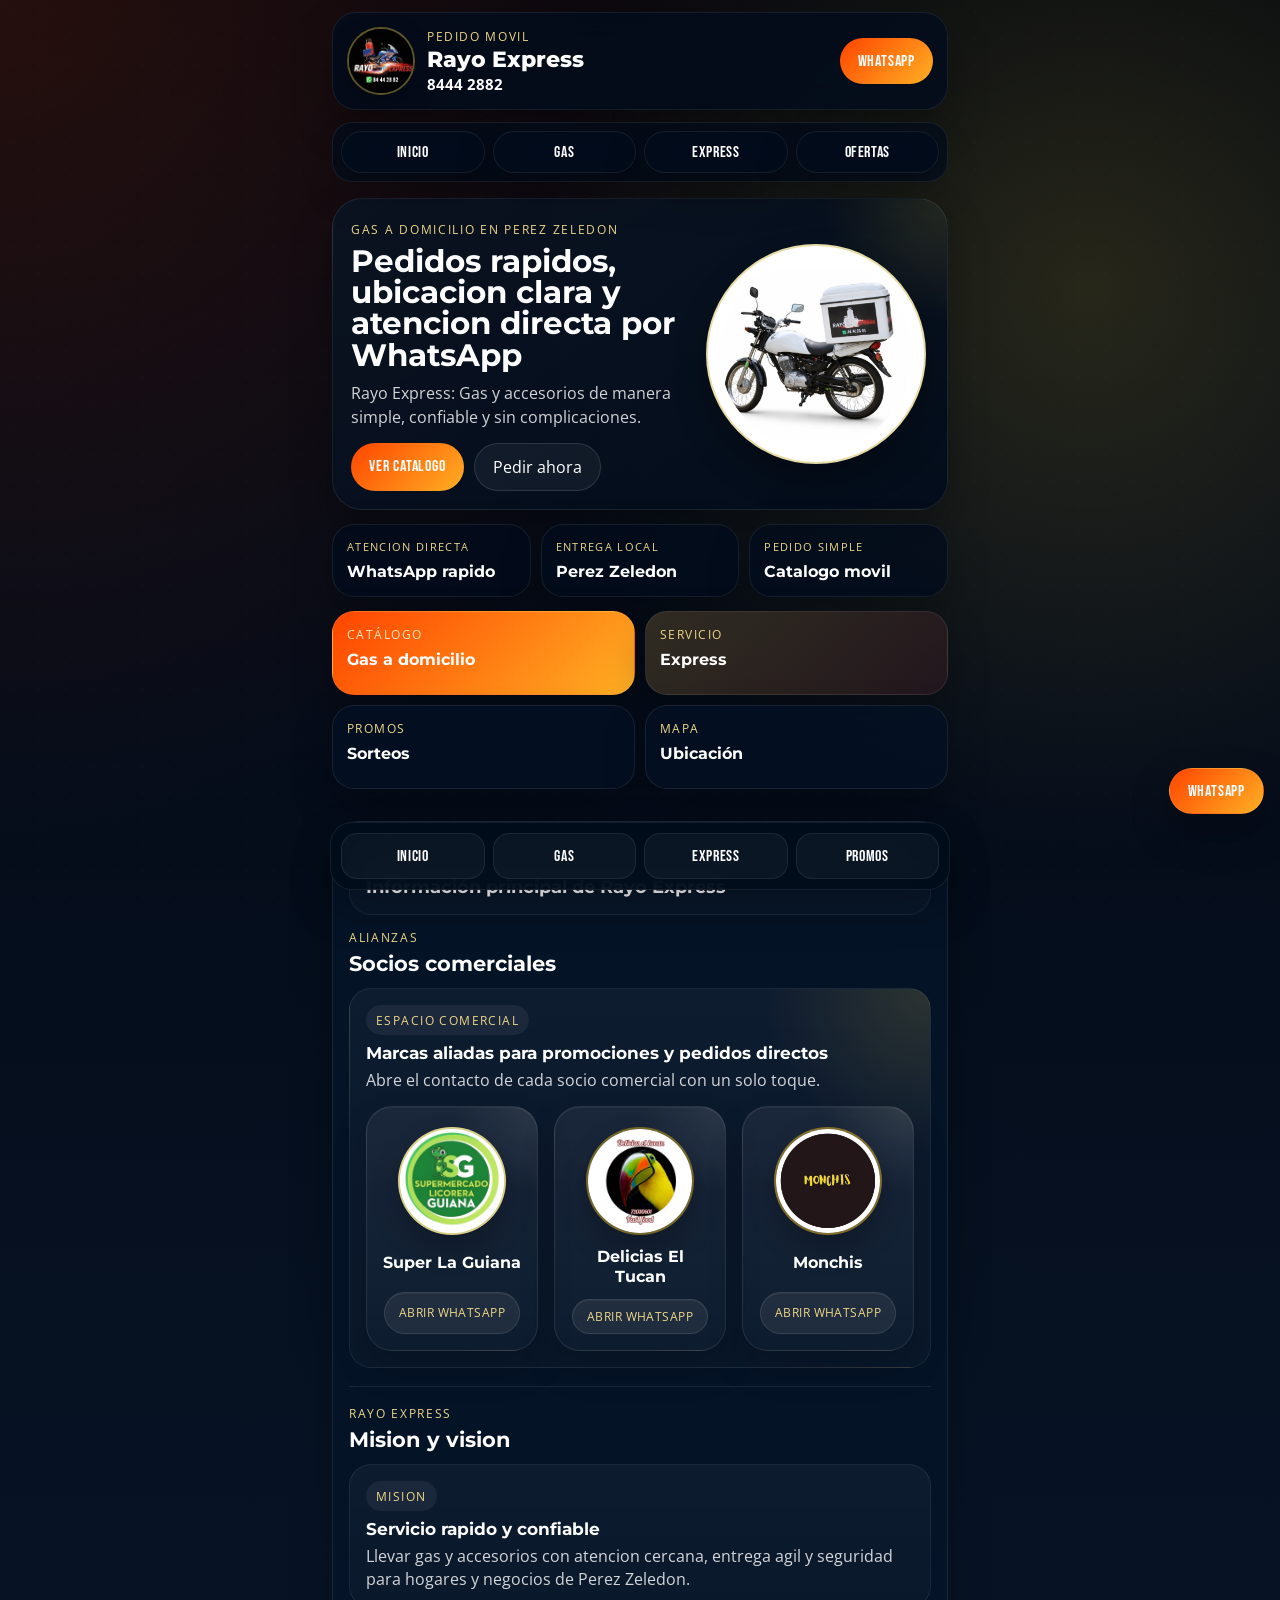
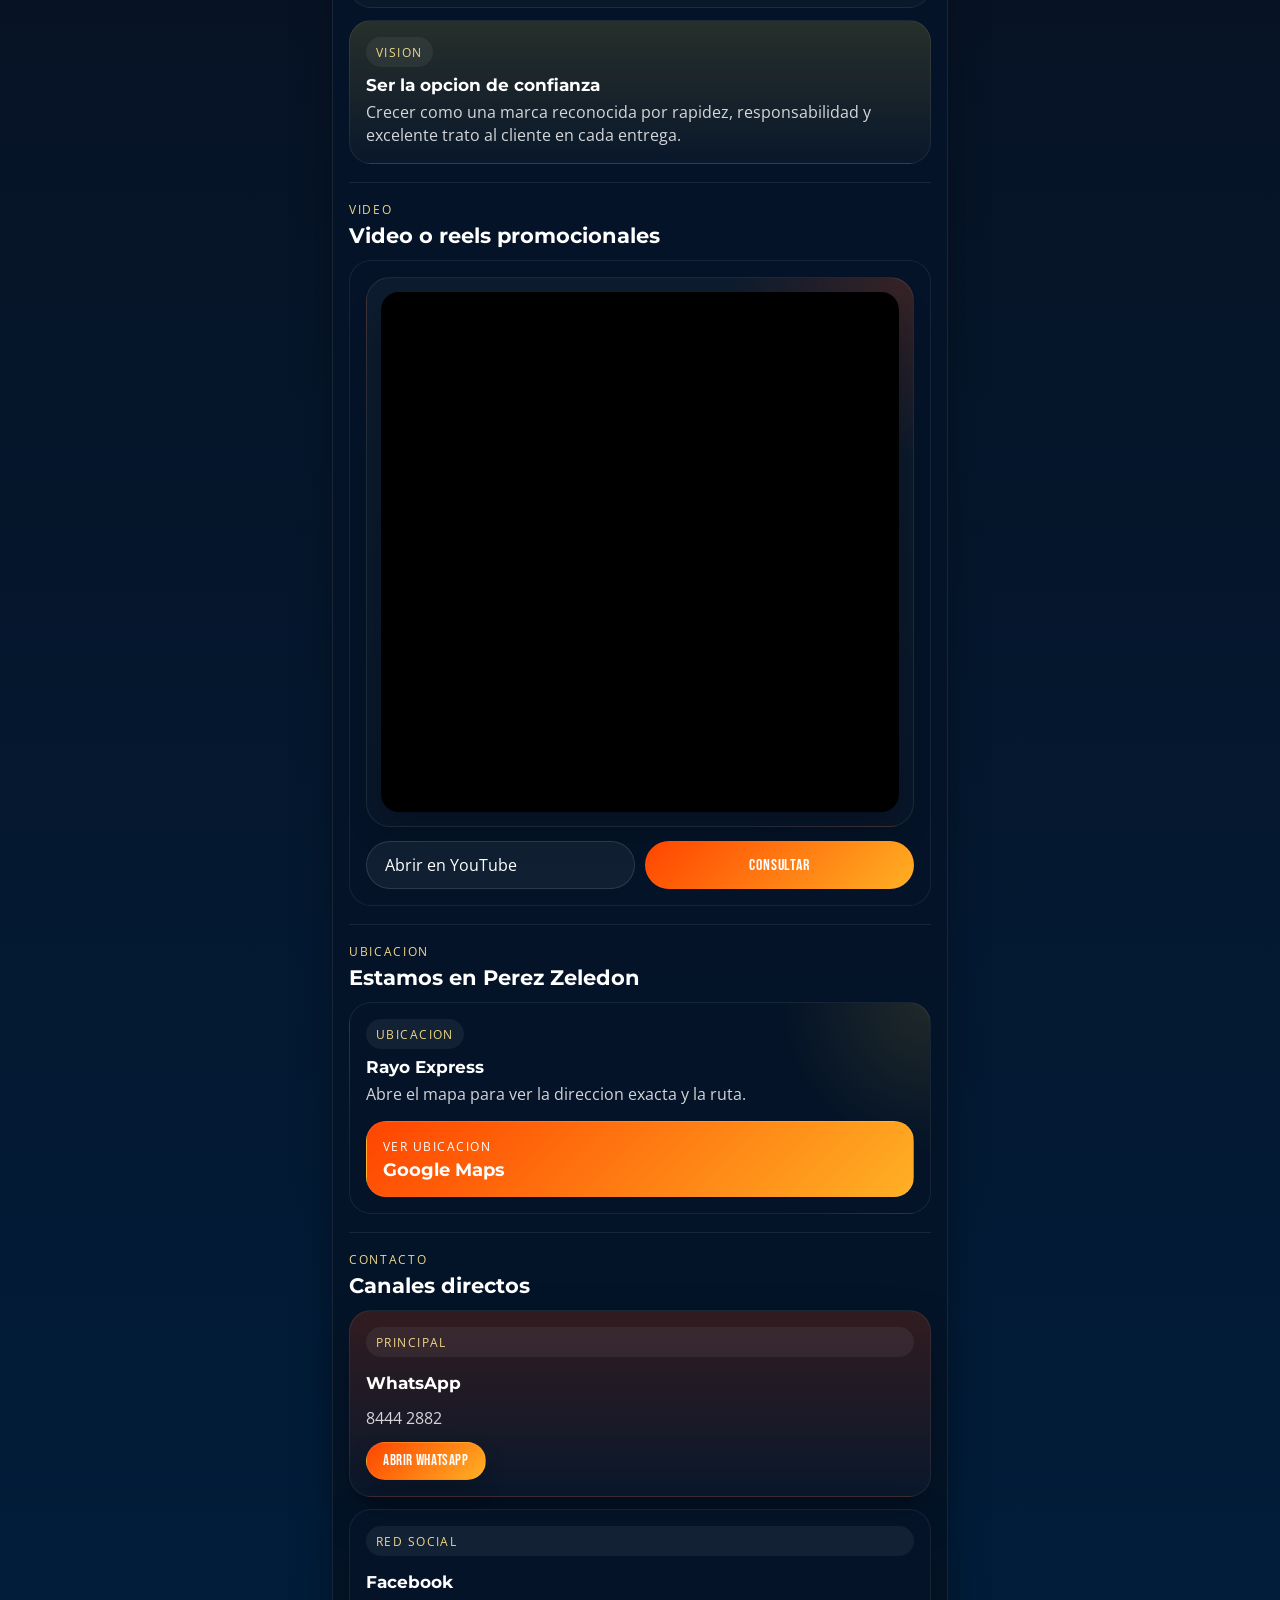
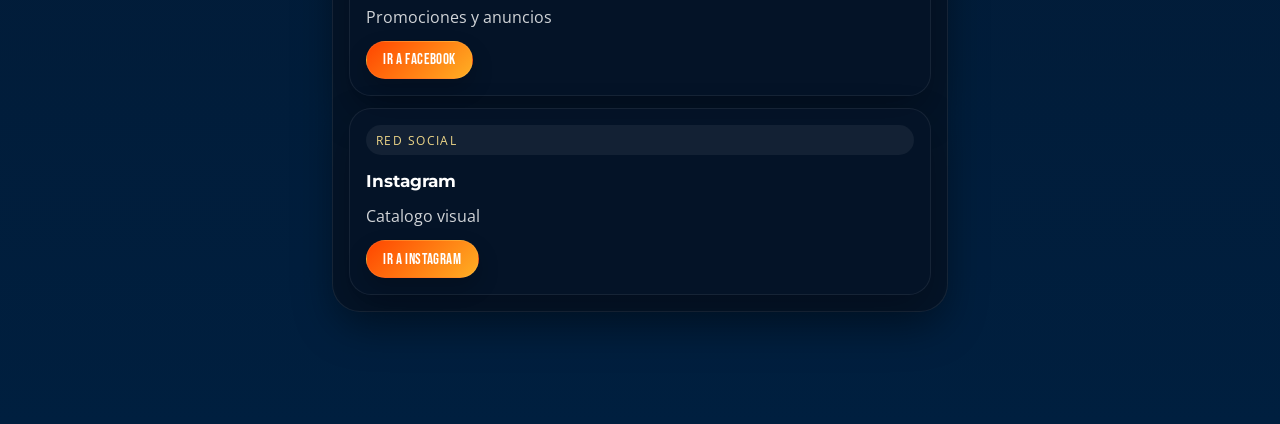
==== commit f7fe30df: "Add files via upload" ====
--- a/index.html
+++ b/index.html
@@ -3,518 +3,173 @@
 <head>
   <meta charset="UTF-8">
   <meta name="viewport" content="width=device-width, initial-scale=1.0">
-  <title>Rayo Express | Catalogo de Gas</title>
-  <meta name="description" content="Catalogo movil de Rayo Express con gas, accesorios, promociones y pedidos directos por WhatsApp.">
+  <title>Rayo Express | Inicio</title>
+  <meta name="description" content="Gas, express, alianzas, ubicacion y contacto de Rayo Express.">
+  <link rel="icon" type="image/png" href="favicon.png">
+  <link rel="apple-touch-icon" href="favicon.png">
   <link rel="preconnect" href="https://fonts.googleapis.com">
   <link rel="preconnect" href="https://fonts.gstatic.com" crossorigin>
   <link href="https://fonts.googleapis.com/css2?family=Bebas+Neue&family=Montserrat:wght@600;700;800&family=Open+Sans:wght@400;600;700&display=swap" rel="stylesheet">
-  <link rel="stylesheet" href="styles.css?v=20260509a">
+  <link rel="stylesheet" href="styles.css?v=20260527-pro">
 </head>
 <body>
-  <div class="app-shell">
+  <div class="app-shell site-shell">
     <header class="topbar" id="inicio">
-      <div class="brand-wrap">
+      <a class="brand-wrap" href="index.html" aria-label="Ir al inicio">
         <img class="brand-logo" src="logo.jpeg" alt="Logo de Rayo Express">
         <div class="brand-copy">
           <p class="brand-kicker">Pedido movil</p>
           <h1>Rayo Express</h1>
           <strong>8444 2882</strong>
         </div>
-      </div>
-      <a class="topbar-cta" href="https://wa.me/50684442882?text=%C2%A1Hola%2C%20Rayo%20Express!%20%F0%9F%91%8B%20Vengo%20de%20la%20web%20y%20necesito%20ayuda%20con%20un%20%5BGas%20%2F%20Mandado%20%2F%20Tr%C3%A1mite%5D.%20%C2%BFMe%20pueden%20ayudar%3F" target="_blank" rel="noopener noreferrer">WhatsApp</a>
+      </a>
+      <a class="topbar-cta" href="https://wa.me/50684442882?text=%C2%A1Hola%2C%20Rayo%20Express!%20%F0%9F%91%8B%20Vengo%20de%20la%20web%20y%20necesito%20ayuda.%20%C2%BFMe%20pueden%20ayudar%3F" target="_blank" rel="noopener noreferrer">WhatsApp</a>
     </header>
-
-    <nav class="section-nav" aria-label="Accesos rapidos del sitio">
-      <a class="section-pill active" href="#catalogo">Catalogo</a>
-      <a class="section-pill" href="#express">Express</a>
-      <a class="section-pill" href="#promos">Promos</a>
-      <a class="section-pill" href="#alianzas">Alianzas</a>
-      <a class="section-pill" href="#nosotros">Nosotros</a>
-      <a class="section-pill" href="#video">Video</a>
-      <a class="section-pill" href="#ubicacion">Ubicacion</a>
-      <a class="section-pill" href="#contacto">Contacto</a>
-    </nav>
-
-    <main class="mobile-app">
+    <nav class="section-nav page-nav" aria-label="Navegacion principal"><a class="section-pill active" href="index.html">Inicio</a><a class="section-pill " href="gas.html">Gas</a><a class="section-pill " href="express.html">Express</a><a class="section-pill " href="ofertas.html">Ofertas</a></nav><main class="mobile-app">
       <section class="hero-card">
-        <div class="hero-copy">
-          <span class="hero-label">Gas a domicilio en Perez Zeledon</span>
-          <h2>Pedidos rapidos, ubicacion clara y atencion directa por WhatsApp</h2>
-          <p>Rayo Express: Gas y accesorios de manera simple, confiable y sin complicaciones.</p>
-          <div class="hero-actions">
-            <a class="hero-action primary" href="#catalogo">Ver catalogo</a>
-            <a class="hero-action secondary" href="https://wa.me/50684442882?text=%C2%A1Hola%2C%20Rayo%20Express!%20%F0%9F%91%8B%20Vengo%20de%20la%20web%20y%20necesito%20ayuda%20con%20un%20%5BGas%20%2F%20Mandado%20%2F%20Tr%C3%A1mite%5D.%20%C2%BFMe%20pueden%20ayudar%3F" target="_blank" rel="noopener noreferrer">Pedir ahora</a>
-          </div>
-        </div>
-        <div class="hero-visual">
-          <img class="hero-bike" src="moto r.jpeg" alt="Moto de reparto de Rayo Express">
-        </div>
-      </section>
-
-      <section class="trust-strip" aria-label="Puntos de confianza">
-        <article class="trust-card">
-          <span>Atencion directa</span>
-          <strong>WhatsApp rapido</strong>
-        </article>
-        <article class="trust-card">
-          <span>Entrega local</span>
-          <strong>Perez Zeledon</strong>
-        </article>
-        <article class="trust-card">
-          <span>Pedido simple</span>
-          <strong>Catalogo movil</strong>
-        </article>
-      </section>
-
-      <section class="quick-actions">
-        <a class="quick-card highlight" href="#catalogo">
-          <span>Principal</span>
-          <strong>Catalogo</strong>
-        </a>
-        <a class="quick-card express" href="#express">
-          <span>Pedido</span>
-          <strong>Servicio Express</strong>
-        </a>
-        <a class="quick-card" href="#promos">
-          <span>Ofertas</span>
-          <strong>Promos</strong>
-        </a>
-        <a class="quick-card" href="#ubicacion">
-          <span>Mapa</span>
-          <strong>Ubicacion</strong>
-        </a>
-      </section>
-
-      <section class="tabs-panel">
-        <div class="panel-headline">
-          <span>Rayo Express</span>
-          <h3>Catalogo, informacion y contacto en un solo lugar</h3>
-        </div>
-
-        <section class="tab-view active" id="catalogo" role="tabpanel">
-          <div class="section-minihead compact">
-            <span>Productos</span>
-            <h3>Gas y accesorios</h3>
-          </div>
-
-          <div class="catalog-block">
-            <div class="catalog-subhead">
-              <span>Gases</span>
-            </div>
-            <div class="catalog-grid gas-grid">
-            <article class="product-card" data-product="recarga rosca 25 lb" data-message="¡Hola, Rayo Express! ⚡️ Necesito una recarga de gas de rosca de 25 lbs.">
-              <div class="product-media">
-                <img class="product-image" src="gas rosca 25lb.jpeg" alt="Gas rosca 25 lb">
-              </div>
-              <div class="product-content">
-                <div class="product-topline">
-                  <h4>Recarga de Gas de Rosca 25 lb</h4>
-                </div>
-                <div class="product-tags">
-                  <span>Rosca</span>
-                  <span>25 lb</span>
-                </div>
-                <div class="product-actions">
-                  <button class="qty-btn" type="button" data-action="decrease" aria-label="Quitar una unidad">-</button>
-                  <span class="qty" data-qty>1</span>
-                  <button class="qty-btn" type="button" data-action="increase" aria-label="Agregar una unidad">+</button>
-                </div>
-                <a class="order-btn" data-whatsapp-link href="https://wa.me/50684442882?text=%C2%A1Hola%2C%20Rayo%20Express!%20%E2%9A%A1%EF%B8%8F%20Necesito%20una%20recarga%20de%20gas%20de%20rosca%20de%2025%20lbs." target="_blank" rel="noopener noreferrer">Pedir</a>
-              </div>
-            </article>
-
-            <article class="product-card" data-product="recarga gas presion 25 lb" data-message="¡Hola, Rayo Express! ⚡️ Necesito una recarga de gas de presión de 25 lbs.">
-              <div class="product-media">
-                <img class="product-image" src="gas de presion 25lb.jpeg" alt="Gas presion 25 lb">
-              </div>
-              <div class="product-content">
-                <div class="product-topline">
-                  <h4>Recarga de Gas de Presion 25 lb</h4>
-                </div>
-                <div class="product-tags">
-                  <span>Presion</span>
-                  <span>25 lb</span>
-                </div>
-                <div class="product-actions">
-                  <button class="qty-btn" type="button" data-action="decrease" aria-label="Quitar una unidad">-</button>
-                  <span class="qty" data-qty>1</span>
-                  <button class="qty-btn" type="button" data-action="increase" aria-label="Agregar una unidad">+</button>
-                </div>
-                <a class="order-btn" data-whatsapp-link href="https://wa.me/50684442882?text=%C2%A1Hola%2C%20Rayo%20Express!%20%E2%9A%A1%EF%B8%8F%20Necesito%20una%20recarga%20de%20gas%20de%20presi%C3%B3n%20de%2025%20lbs." target="_blank" rel="noopener noreferrer">Pedir</a>
-              </div>
-            </article>
-
-            <article class="product-card" data-product="venta gas rosca 25 lb" data-message="¡Hola, Rayo Express! ⚡️ Me interesa comprar un Cilindro de Gas de Rosca de 25 libras NUEVO. ¿Tienen disponibles para entrega inmediata? 🔥">
-              <div class="product-media">
-                <img class="product-image" src="gas nuevo .jpeg" alt="Gas nuevo 25 lb">
-              </div>
-              <div class="product-content">
-                <div class="product-topline">
-                  <h4>Venta Gas Rosca 25 lb</h4>
-                </div>
-                <div class="product-tags">
-                  <span>Nuevo</span>
-                  <span>25 lb</span>
-                </div>
-                <div class="product-actions">
-                  <button class="qty-btn" type="button" data-action="decrease" aria-label="Quitar una unidad">-</button>
-                  <span class="qty" data-qty>1</span>
-                  <button class="qty-btn" type="button" data-action="increase" aria-label="Agregar una unidad">+</button>
-                </div>
-                <a class="order-btn" data-whatsapp-link href="https://wa.me/50684442882?text=%C2%A1Hola%2C%20Rayo%20Express!%20%E2%9A%A1%EF%B8%8F%20Me%20interesa%20comprar%20un%20Cilindro%20de%20Gas%20de%20Rosca%20de%2025%20libras%20NUEVO.%20%C2%BFTienen%20disponibles%20para%20entrega%20inmediata%3F%20%F0%9F%94%A5" target="_blank" rel="noopener noreferrer">Pedir</a>
-              </div>
-            </article>
-
-            <article class="product-card" data-product="recarga gas rosca 100 lb" data-message="¡Hola, Rayo Express! ⚡️ Necesito una recarga de gas de rosca de 100 lbs.">
-              <div class="product-media">
-                <img class="product-image" src="gas rosca 100lb.jpeg" alt="Gas 100 lb">
-              </div>
-              <div class="product-content">
-                <div class="product-topline">
-                  <h4>Recarga Gas Rosca 100 lb</h4>
-                </div>
-                <div class="product-tags">
-                  <span>100 lb</span>
-                  <span>Industrial</span>
-                </div>
-                <div class="product-actions">
-                  <button class="qty-btn" type="button" data-action="decrease" aria-label="Quitar una unidad">-</button>
-                  <span class="qty" data-qty>1</span>
-                  <button class="qty-btn" type="button" data-action="increase" aria-label="Agregar una unidad">+</button>
-                </div>
-                <a class="order-btn" data-whatsapp-link href="https://wa.me/50684442882?text=%C2%A1Hola%2C%20Rayo%20Express!%20%E2%9A%A1%EF%B8%8F%20Necesito%20una%20recarga%20de%20gas%20de%20rosca%20de%20100%20lbs." target="_blank" rel="noopener noreferrer">Pedir</a>
-              </div>
-            </article>
-            </div>
-          </div>
-
-          <div class="catalog-block">
-            <div class="catalog-subhead">
-              <span>Accesorios</span>
-            </div>
-            <div class="accessory-strip">
-            <article class="product-card compact" data-product="manguera gas alta calidad" data-message="¡Hola, Rayo Express! 👋 Necesito cambiar mi manguera de gas por una de alta calidad y seguridad. 🛡️ ¿Qué opciones tienen disponibles y cuál es el precio ? 🔥">
-              <div class="product-media light">
-                <img class="product-image contain" src="manguera.jpeg" alt="Manguera alta calidad">
-              </div>
-              <div class="product-content">
-                <div class="product-topline">
-                  <h4>Manguera</h4>
-                </div>
-                <div class="product-tags">
-                  <span>Accesorio</span>
-                </div>
-                <div class="product-actions">
-                  <button class="qty-btn" type="button" data-action="decrease" aria-label="Quitar una unidad">-</button>
-                  <span class="qty" data-qty>1</span>
-                  <button class="qty-btn" type="button" data-action="increase" aria-label="Agregar una unidad">+</button>
-                </div>
-                <a class="order-btn" data-whatsapp-link href="https://wa.me/50684442882?text=%C2%A1Hola%2C%20Rayo%20Express!%20%F0%9F%91%8B%20Necesito%20cambiar%20mi%20manguera%20de%20gas%20por%20una%20de%20alta%20calidad%20y%20seguridad.%20%F0%9F%9B%A1%EF%B8%8F%20%C2%BFQu%C3%A9%20opciones%20tienen%20disponibles%20y%20cu%C3%A1l%20es%20el%20precio%20%3F%20%F0%9F%94%A5" target="_blank" rel="noopener noreferrer">Pedir</a>
-              </div>
-            </article>
-
-            <article class="product-card compact" data-product="kit instalacion secadora" data-message="¡Hola, Rayo Express! ⚡️ Necesito información sobre el Kit para Secadora de Gas (regulador, manguera y conectores). ¿Qué precio tiene e incluye la instalación en casa? 🧺🔥">
-              <div class="product-media light">
-                <img class="product-image contain" src="kit.jpeg" alt="Kit instalacion secadora">
-              </div>
-              <div class="product-content">
-                <div class="product-topline">
-                  <h4>Kit Secadora</h4>
-                </div>
-                <div class="product-tags">
-                  <span>Kit</span>
-                </div>
-                <div class="product-actions">
-                  <button class="qty-btn" type="button" data-action="decrease" aria-label="Quitar una unidad">-</button>
-                  <span class="qty" data-qty>1</span>
-                  <button class="qty-btn" type="button" data-action="increase" aria-label="Agregar una unidad">+</button>
-                </div>
-                <a class="order-btn" data-whatsapp-link href="https://wa.me/50684442882?text=%C2%A1Hola%2C%20Rayo%20Express!%20%E2%9A%A1%EF%B8%8F%20Necesito%20informaci%C3%B3n%20sobre%20el%20Kit%20para%20Secadora%20de%20Gas%20(regulador%2C%20manguera%20y%20conectores).%20%C2%BFQu%C3%A9%20precio%20tiene%20e%20incluye%20la%20instalaci%C3%B3n%20en%20casa%3F%20%F0%9F%A7%BA%F0%9F%94%A5" target="_blank" rel="noopener noreferrer">Pedir</a>
-              </div>
-            </article>
-
-            <article class="product-card compact" data-product="regulador premium glp" data-message="¡Hola, Rayo Express! 👋 Estoy buscando un Regulador Premium de alta calidad para mi cilindro de rosca. Quiero lo mejor en seguridad para mi casa, ¿qué opciones me recomiendan y qué precio tienen? 🛡️✨">
-              <div class="product-media light">
-                <img class="product-image contain" src="regulador premiun.jpeg" alt="Regulador premium GLP">
-              </div>
-              <div class="product-content">
-                <div class="product-topline">
-                  <h4>Regulador Premium</h4>
-                </div>
-                <div class="product-tags">
-                  <span>GLP</span>
-                </div>
-                <div class="product-actions">
-                  <button class="qty-btn" type="button" data-action="decrease" aria-label="Quitar una unidad">-</button>
-                  <span class="qty" data-qty>1</span>
-                  <button class="qty-btn" type="button" data-action="increase" aria-label="Agregar una unidad">+</button>
-                </div>
-                <a class="order-btn" data-whatsapp-link href="https://wa.me/50684442882?text=%C2%A1Hola%2C%20Rayo%20Express!%20%F0%9F%91%8B%20Estoy%20buscando%20un%20Regulador%20Premium%20de%20alta%20calidad%20para%20mi%20cilindro%20de%20rosca.%20Quiero%20lo%20mejor%20en%20seguridad%20para%20mi%20casa%2C%20%C2%BFqu%C3%A9%20opciones%20me%20recomiendan%20y%20qu%C3%A9%20precio%20tienen%3F%20%F0%9F%9B%A1%EF%B8%8F%E2%9C%A8" target="_blank" rel="noopener noreferrer">Pedir</a>
-              </div>
-            </article>
-
-            <article class="product-card compact" data-product="regulador economico" data-message="¡Hola, Rayo Express! ⚡️ Necesito comprar un regulador económico para mi cilindro de gas de rosca de 25 lbs. ¿Tienen disponibilidad y qué precio tiene? 🛠️">
-              <div class="product-media light">
-                <img class="product-image contain" src="regulador economico .jpeg" alt="Regulador economico">
-              </div>
-              <div class="product-content">
-                <div class="product-topline">
-                  <h4>Regulador economico</h4>
-                </div>
-                <div class="product-tags">
-                  <span>Economico</span>
-                </div>
-                <div class="product-actions">
-                  <button class="qty-btn" type="button" data-action="decrease" aria-label="Quitar una unidad">-</button>
-                  <span class="qty" data-qty>1</span>
-                  <button class="qty-btn" type="button" data-action="increase" aria-label="Agregar una unidad">+</button>
-                </div>
-                <a class="order-btn" data-whatsapp-link href="https://wa.me/50684442882?text=%C2%A1Hola%2C%20Rayo%20Express!%20%E2%9A%A1%EF%B8%8F%20Necesito%20comprar%20un%20regulador%20econ%C3%B3mico%20para%20mi%20cilindro%20de%20gas%20de%20rosca%20de%2025%20lbs.%20%C2%BFTienen%20disponibilidad%20y%20qu%C3%A9%20precio%20tiene%3F%20%F0%9F%9B%A0%EF%B8%8F" target="_blank" rel="noopener noreferrer">Pedir</a>
-              </div>
-            </article>
-            </div>
-          </div>
-        </section>
-
-        <section class="tab-view active" id="express" role="tabpanel">
-          <div class="section-minihead compact">
-            <span>Servicio Express</span>
-            <h3>Mandados y entregas a domicilio</h3>
-          </div>
-          <div class="express-card">
-            <div class="express-copy">
-              <span class="contact-label">Nuevo servicio</span>
-              <h4>Tambien hacemos servicio express a domicilio</h4>
-              <p>Consulta por mandados, comida rapida, farmacia, repuestos y otras entregas segun disponibilidad.</p>
-              <div class="express-tags">
-                <span>Restaurantes</span>
-                <span>Farmacia</span>
-                <span>Repuestos</span>
-                <span>Mandados</span>
-              </div>
-            </div>
-            <a class="express-btn" href="https://wa.me/50684442882?text=%C2%A1Hola!%20Bienvenid%40%20a%20Rayo%20Express%20%E2%9A%A1.%0A%0A%C2%BFQu%C3%A9%20necesitas%20hoy%3F%0A%F0%9F%94%A5%20Gas%20(Indica%20tipo%20y%20direcci%C3%B3n).%0A%F0%9F%9B%B5%20Mandados%20%2F%20Compras.%0A%F0%9F%8D%94%20Delivery%20de%20Comida.%0A%0AEnv%C3%ADanos%20tu%20pedido%20y%20ubicaci%C3%B3n%20para%20enviarte%20al%20repartidor%20de%20inmediato.%20%F0%9F%92%A8" target="_blank" rel="noopener noreferrer">
-              <span>Solicitar</span>
-              <strong>Servicio Express</strong>
-            </a>
-          </div>
-        </section>
-
-        <section class="tab-view active" id="promos" role="tabpanel">
-          <div class="section-minihead compact">
-            <span>Promociones</span>
-            <h3>Promos visuales y directas</h3>
-          </div>
-          <div class="promo-intro">
-            <span class="promo-intro-pill">Promos activas</span>
-            <p>Toca una promo para consultar directo por WhatsApp.</p>
-          </div>
-          <div class="promo-showcase">
-            <a class="promo-spotlight combo" href="https://wa.me/50684442882?text=%C2%A1Hola!%20%F0%9F%91%8B%20Me%20interesa%20el%20Combo%20de%20Gas%20de%20Rosca%20de%20%E2%82%A146%2C900%20que%20incluye%20cilindro%20lleno%20y%20nuevo%2C%20kit%20de%20manguera%20reforzada%2C%20regulador%20econ%C3%B3mico%2C%20instalaci%C3%B3n%20y%20transporte%20gratuita.%20%F0%9F%94%A5" target="_blank" rel="noopener noreferrer">
-              <div class="promo-spotlight-head">
-                <span class="promo-chip">Promo combo</span>
-                <strong>Kit completo con instalacion</strong>
-              </div>
-              <div class="promo-visual">
-                <img src="promo2.jpeg" alt="Promo de combo de gas y accesorios">
-              </div>
-              <div class="promo-spotlight-footer">
-                <small>Consulta esta oferta por WhatsApp</small>
-                <span class="promo-cta">Abrir promo</span>
-              </div>
-            </a>
-            <a class="promo-spotlight alliance promo-tucan" href="https://wa.me/50672030601?text=%C2%A1Hola%2C%20Delicias%20el%20Tuc%C3%A1n!%20%F0%9F%8D%8D%20Quiero%20la%20Promo%20de%20la%20Web.%20%E2%9A%A1%EF%B8%8F%20%C2%BFMe%20confirman%20si%20a%20mi%20ubicaci%C3%B3n%20aplica%20la%20rebaja%20de%20%E2%82%A1500%20en%20el%20combo%20%2B%20express%3F%20%F0%9F%9B%B5" target="_blank" rel="noopener noreferrer">
-              <div class="promo-spotlight-head">
-                <span class="promo-chip">Promo aliada</span>
-                <strong>Delicias el Tucan + Express</strong>
-              </div>
-              <div class="promo-visual promo-visual-rect">
-                <img src="promo tucan .jpeg" alt="Promo de Delicias el Tucan con Rayo Express">
-              </div>
-              <div class="promo-spotlight-footer">
-                <small>Consulta si aplica la rebaja de combo + express</small>
-                <span class="promo-cta">Abrir promo</span>
-              </div>
-            </a>
-          </div>
-          <div class="promo-grid">
-            <article class="promo-card gold">
-              <span class="promo-badge">Promo</span>
-              <h4>Recarga frecuente</h4>
-              <p>Ideal para promociones semanales o beneficios por recompra.</p>
-            </article>
-            <article class="promo-card flame">
-              <span class="promo-badge">Referidos</span>
-              <h4>Trae un cliente</h4>
-              <p>Perfecto para activar descuentos al recomendar el servicio.</p>
-            </article>
-            <article class="promo-card navy">
-              <span class="promo-badge">Combo</span>
-              <h4>Gas + accesorio</h4>
-              <p>Espacio pensado para publicar combos visuales y tocables.</p>
-            </article>
-          </div>
-        </section>
-
-        <section class="tab-view active" id="alianzas" role="tabpanel">
-          <div class="section-minihead compact">
-            <span>Alianzas</span>
-            <h3>Socios comerciales</h3>
-          </div>
-          <div class="alliances-card">
-            <div class="alliances-copy">
-              <span class="contact-label">Espacio comercial</span>
-              <h4>Marcas aliadas para promociones y pedidos directos</h4>
-              <p>Abre el contacto de cada socio comercial con un solo toque.</p>
-            </div>
-            <div class="alliances-grid">
-              <a class="alliance-item alliance-guiana" href="https://wa.me/50671302135?text=%C2%A1Hola%2C%20S%C3%BAper%20Guiana!%20%F0%9F%9B%92%20Vengo%20de%20la%20pagina%20de%20Rayo%20Express.%20Necesito%20hacer%20un%20pedido%20de%20supermercado%20para%20que%20me%20lo%20env%C3%ADen%20a%20domicilio.%20%F0%9F%9B%B5%F0%9F%92%A8" target="_blank" rel="noopener noreferrer" aria-label="Abrir WhatsApp de Supermercado La Guiana">
-                <span class="alliance-logo">
-                  <img class="alliance-logo-image scale-guiana" src="guiana .jpeg" alt="Logo de Supermercado La Guiana">
-                </span>
-                <strong>Super La Guiana</strong>
-                <span class="alliance-action">Abrir WhatsApp</span>
-              </a>
-              <a class="alliance-item alliance-tucan" href="https://wa.me/50672030601?text=%C2%A1Hola%2C%20Delicias%20Tuc%C3%A1n!%20%F0%9F%91%8B%20Vengo%20de%20la%20p%C3%A1gina%20de%20Rayo%20Express%20y%20se%20me%20antoj%C3%B3%20algo%20del%20men%C3%BA.%20%F0%9F%98%8B%20%C2%BFMe%20pueden%20enviar%20la%20carta%20para%20hacer%20un%20pedido%20por%20favor%3F" target="_blank" rel="noopener noreferrer" aria-label="Abrir WhatsApp de Delicias El Tucan">
-                <span class="alliance-logo">
-                  <img class="alliance-logo-image scale-tucan" src="tucan.jpeg" alt="Logo de Delicias El Tucan">
-                </span>
-                <strong>Delicias El Tucan</strong>
-                <span class="alliance-action">Abrir WhatsApp</span>
-              </a>
-              <a class="alliance-item alliance-monchis" href="https://wa.me/50662870780?text=%C2%A1Hola%2C%20Monchis%20!%20%F0%9F%91%8B%20Vengo%20de%20la%20p%C3%A1gina%20de%20Rayo%20Express%20y%20se%20me%20antoj%C3%B3%20algo%20del%20men%C3%BA.%20%F0%9F%98%8B%20%C2%BFMe%20pueden%20enviar%20la%20carta%20para%20hacer%20un%20pedido%20por%20favor%3F" target="_blank" rel="noopener noreferrer" aria-label="Abrir WhatsApp de Monchis">
-                <span class="alliance-logo">
-                  <img class="alliance-logo-image scale-monchis" src="monchis .jpeg" alt="Logo de Monchis">
-                </span>
-                <strong>Monchis</strong>
-                <span class="alliance-action">Abrir WhatsApp</span>
-              </a>
-            </div>
-          </div>
-        </section>
-
-        <section class="tab-view active" id="nosotros" role="tabpanel">
-          <div class="section-minihead compact">
-            <span>Rayo Express</span>
-            <h3>Mision y vision</h3>
-          </div>
-          <div class="story-grid">
-            <article class="story-card">
-              <span class="contact-label">Mision</span>
-              <h4>Servicio rapido y confiable</h4>
-              <p>Llevar gas y accesorios con atencion cercana, entrega agil y seguridad para hogares y negocios de Perez Zeledon.</p>
-            </article>
-            <article class="story-card accent">
-              <span class="contact-label">Vision</span>
-              <h4>Ser la opcion de confianza</h4>
-              <p>Crecer como una marca reconocida por rapidez, responsabilidad y excelente trato al cliente en cada entrega.</p>
-            </article>
-          </div>
-        </section>
-
-        <section class="tab-view active" id="video" role="tabpanel">
-          <div class="section-minihead compact">
-            <span>Video</span>
-            <h3>Video o reels promocionales</h3>
-          </div>
-          <div class="video-card">
-            <div class="video-frame">
-              <iframe
-                class="video-embed"
-                src="https://www.youtube.com/embed/soBWCBrMHj8"
-                title="Video promocional de Rayo Express"
-                loading="lazy"
-                allow="accelerometer; autoplay; clipboard-write; encrypted-media; gyroscope; picture-in-picture; web-share"
-                allowfullscreen>
-              </iframe>
-            </div>
-            <div class="video-actions">
-              <a class="hero-action secondary" href="https://youtube.com/shorts/soBWCBrMHj8?feature=shared" target="_blank" rel="noopener noreferrer">Abrir en YouTube</a>
-              <a class="hero-action primary" href="https://wa.me/50684442882?text=%C2%A1Hola%2C%20Rayo%20Express!%20%F0%9F%91%8B%20Vengo%20de%20la%20web%20y%20necesito%20ayuda%20con%20un%20%5BGas%20%2F%20Mandado%20%2F%20Tr%C3%A1mite%5D.%20%C2%BFMe%20pueden%20ayudar%3F" target="_blank" rel="noopener noreferrer">Consultar</a>
-            </div>
-          </div>
-        </section>
-
-        <section class="tab-view active" id="seguridad" role="tabpanel">
-          <div class="section-minihead compact">
-            <span>Tips</span>
-            <h3>Seguridad rapida</h3>
-          </div>
-          <div class="tips-list">
-            <article class="tip-card">
-              <h4>Revisa fugas</h4>
-              <p>Usa agua con jabon.</p>
-            </article>
-            <article class="tip-card">
-              <h4>Buena ventilacion</h4>
-              <p>Manten el cilindro ventilado.</p>
-            </article>
-            <article class="tip-card">
-              <h4>Accesorios seguros</h4>
-              <p>Cambia piezas en mal estado.</p>
-            </article>
-          </div>
-        </section>
-
-        <section class="tab-view active" id="contacto" role="tabpanel">
-          <div class="section-minihead compact">
-            <span>Contacto</span>
-            <h3>Canales directos</h3>
-          </div>
-          <div class="contact-grid">
-            <a class="contact-card priority" href="https://wa.me/50684442882?text=%C2%A1Hola%2C%20Rayo%20Express!%20%F0%9F%91%8B%20Vengo%20de%20la%20web%20y%20necesito%20ayuda%20con%20un%20%5BGas%20%2F%20Mandado%20%2F%20Tr%C3%A1mite%5D.%20%C2%BFMe%20pueden%20ayudar%3F" target="_blank" rel="noopener noreferrer">
-              <span class="contact-label">Principal</span>
-              <h4>WhatsApp</h4>
-              <p>8444 2882</p>
-              <span class="contact-action">Abrir WhatsApp</span>
-            </a>
-            <a class="contact-card" href="https://www.facebook.com/share/1XSEzAg6CN/" target="_blank" rel="noopener noreferrer">
-              <span class="contact-label">Red social</span>
-              <h4>Facebook</h4>
-              <p>Promociones y anuncios</p>
-              <span class="contact-action">Ir a Facebook</span>
-            </a>
-            <a class="contact-card" href="https://www.instagram.com/rayoexpresspz?igsh=MTVoazIybXNwNGhucg==" target="_blank" rel="noopener noreferrer">
-              <span class="contact-label">Red social</span>
-              <h4>Instagram</h4>
-              <p>Catalogo visual</p>
-              <span class="contact-action">Ir a Instagram</span>
-            </a>
-          </div>
-        </section>
-
-        <section class="tab-view active" id="ubicacion" role="tabpanel">
-          <div class="section-minihead compact">
-            <span>Ubicacion</span>
-            <h3>Estamos en Perez Zeledon</h3>
-          </div>
-          <div class="location-card compact-location">
-            <div class="location-copy">
-              <span class="contact-label">Ubicacion</span>
-              <h4>Rayo Express</h4>
-              <p>Abre el mapa para ver la direccion exacta y la ruta.</p>
-            </div>
-            <a class="map-link" href="https://www.google.com/maps/search/?api=1&query=Rayo+Express+P.Z%2C+Contiguo+Supermercado+La+Guiana%2C+San+Jose+Province%2C+Perez+Zeledon%2C+Barrio+Los+Angeles%2C+11903" target="_blank" rel="noopener noreferrer">
-              <span>Ver ubicacion</span>
-              <strong>Google Maps</strong>
-            </a>
-          </div>
-        </section>
-      </section>
+<div class="hero-copy">
+<span class="hero-label">Gas a domicilio en Perez Zeledon</span>
+<h2>Pedidos rapidos, ubicacion clara y atencion directa por WhatsApp</h2>
+<p>Rayo Express: Gas y accesorios de manera simple, confiable y sin complicaciones.</p>
+<div class="hero-actions">
+<a class="hero-action primary" href="#catalogo">Ver catalogo</a>
+<a class="hero-action secondary" href="https://wa.me/50684442882?text=%C2%A1Hola%2C%20Rayo%20Express!%20%F0%9F%91%8B%20Vengo%20de%20la%20web%20y%20necesito%20ayuda%20con%20un%20%5BGas%20%2F%20Mandado%20%2F%20Tr%C3%A1mite%5D.%20%C2%BFMe%20pueden%20ayudar%3F" rel="noopener noreferrer" target="_blank">Pedir ahora</a>
+</div>
+</div>
+<div class="hero-visual">
+<img alt="Moto de reparto de Rayo Express" class="hero-bike" src="moto r.jpeg"/>
+</div>
+</section><section aria-label="Puntos de confianza" class="trust-strip">
+<article class="trust-card">
+<span>Atencion directa</span>
+<strong>WhatsApp rapido</strong>
+</article>
+<article class="trust-card">
+<span>Entrega local</span>
+<strong>Perez Zeledon</strong>
+</article>
+<article class="trust-card">
+<span>Pedido simple</span>
+<strong>Catalogo movil</strong>
+</article>
+</section><section class="quick-actions page-quick-actions">
+  <a class="quick-card highlight" href="gas.html"><span>Catálogo</span><strong>Gas a domicilio</strong></a>
+  <a class="quick-card express" href="express.html"><span>Servicio</span><strong>Express</strong></a>
+  <a class="quick-card" href="ofertas.html"><span>Promos</span><strong>Sorteos</strong></a>
+  <a class="quick-card" href="#ubicacion"><span>Mapa</span><strong>Ubicación</strong></a>
+</section><section class="tabs-panel page-panel"><div class="panel-headline"><span>Inicio</span><h3>Información principal de Rayo Express</h3></div><section class="tab-view active" id="alianzas" role="tabpanel">
+<div class="section-minihead compact">
+<span>Alianzas</span>
+<h3>Socios comerciales</h3>
+</div>
+<div class="alliances-card">
+<div class="alliances-copy">
+<span class="contact-label">Espacio comercial</span>
+<h4>Marcas aliadas para promociones y pedidos directos</h4>
+<p>Abre el contacto de cada socio comercial con un solo toque.</p>
+</div>
+<div class="alliances-grid">
+<a aria-label="Abrir WhatsApp de Supermercado La Guiana" class="alliance-item alliance-guiana" href="https://wa.me/50671302135?text=%C2%A1Hola%2C%20S%C3%BAper%20Guiana!%20%F0%9F%9B%92%20Vengo%20de%20la%20pagina%20de%20Rayo%20Express.%20Necesito%20hacer%20un%20pedido%20de%20supermercado%20para%20que%20me%20lo%20env%C3%ADen%20a%20domicilio.%20%F0%9F%9B%B5%F0%9F%92%A8" rel="noopener noreferrer" target="_blank">
+<span class="alliance-logo">
+<img alt="Logo de Supermercado La Guiana" class="alliance-logo-image scale-guiana" src="guiana .jpeg"/>
+</span>
+<strong>Super La Guiana</strong>
+<span class="alliance-action">Abrir WhatsApp</span>
+</a>
+<a aria-label="Abrir WhatsApp de Delicias El Tucan" class="alliance-item alliance-tucan" href="https://wa.me/50672030601?text=%C2%A1Hola%2C%20Delicias%20Tuc%C3%A1n!%20%F0%9F%91%8B%20Vengo%20de%20la%20p%C3%A1gina%20de%20Rayo%20Express%20y%20se%20me%20antoj%C3%B3%20algo%20del%20men%C3%BA.%20%F0%9F%98%8B%20%C2%BFMe%20pueden%20enviar%20la%20carta%20para%20hacer%20un%20pedido%20por%20favor%3F" rel="noopener noreferrer" target="_blank">
+<span class="alliance-logo">
+<img alt="Logo de Delicias El Tucan" class="alliance-logo-image scale-tucan" src="tucan.jpeg"/>
+</span>
+<strong>Delicias El Tucan</strong>
+<span class="alliance-action">Abrir WhatsApp</span>
+</a>
+<a aria-label="Abrir WhatsApp de Monchis" class="alliance-item alliance-monchis" href="https://wa.me/50662870780?text=%C2%A1Hola%2C%20Monchis%20!%20%F0%9F%91%8B%20Vengo%20de%20la%20p%C3%A1gina%20de%20Rayo%20Express%20y%20se%20me%20antoj%C3%B3%20algo%20del%20men%C3%BA.%20%F0%9F%98%8B%20%C2%BFMe%20pueden%20enviar%20la%20carta%20para%20hacer%20un%20pedido%20por%20favor%3F" rel="noopener noreferrer" target="_blank">
+<span class="alliance-logo">
+<img alt="Logo de Monchis" class="alliance-logo-image scale-monchis" src="monchis .jpeg"/>
+</span>
+<strong>Monchis</strong>
+<span class="alliance-action">Abrir WhatsApp</span>
+</a>
+</div>
+</div>
+</section><section class="tab-view active" id="nosotros" role="tabpanel">
+<div class="section-minihead compact">
+<span>Rayo Express</span>
+<h3>Mision y vision</h3>
+</div>
+<div class="story-grid">
+<article class="story-card">
+<span class="contact-label">Mision</span>
+<h4>Servicio rapido y confiable</h4>
+<p>Llevar gas y accesorios con atencion cercana, entrega agil y seguridad para hogares y negocios de Perez Zeledon.</p>
+</article>
+<article class="story-card accent">
+<span class="contact-label">Vision</span>
+<h4>Ser la opcion de confianza</h4>
+<p>Crecer como una marca reconocida por rapidez, responsabilidad y excelente trato al cliente en cada entrega.</p>
+</article>
+</div>
+</section><section class="tab-view active" id="video" role="tabpanel">
+<div class="section-minihead compact">
+<span>Video</span>
+<h3>Video o reels promocionales</h3>
+</div>
+<div class="video-card">
+<div class="video-frame">
+<iframe allow="accelerometer; autoplay; clipboard-write; encrypted-media; gyroscope; picture-in-picture; web-share" allowfullscreen="" class="video-embed" loading="lazy" src="https://www.youtube.com/embed/soBWCBrMHj8" title="Video promocional de Rayo Express">
+</iframe>
+</div>
+<div class="video-actions">
+<a class="hero-action secondary" href="https://youtube.com/shorts/soBWCBrMHj8?feature=shared" rel="noopener noreferrer" target="_blank">Abrir en YouTube</a>
+<a class="hero-action primary" href="https://wa.me/50684442882?text=%C2%A1Hola%2C%20Rayo%20Express!%20%F0%9F%91%8B%20Vengo%20de%20la%20web%20y%20necesito%20ayuda%20con%20un%20%5BGas%20%2F%20Mandado%20%2F%20Tr%C3%A1mite%5D.%20%C2%BFMe%20pueden%20ayudar%3F" rel="noopener noreferrer" target="_blank">Consultar</a>
+</div>
+</div>
+</section><section class="tab-view active" id="ubicacion" role="tabpanel">
+<div class="section-minihead compact">
+<span>Ubicacion</span>
+<h3>Estamos en Perez Zeledon</h3>
+</div>
+<div class="location-card compact-location">
+<div class="location-copy">
+<span class="contact-label">Ubicacion</span>
+<h4>Rayo Express</h4>
+<p>Abre el mapa para ver la direccion exacta y la ruta.</p>
+</div>
+<a class="map-link" href="https://www.google.com/maps/search/?api=1&amp;query=Rayo+Express+P.Z%2C+Contiguo+Supermercado+La+Guiana%2C+San+Jose+Province%2C+Perez+Zeledon%2C+Barrio+Los+Angeles%2C+11903" rel="noopener noreferrer" target="_blank">
+<span>Ver ubicacion</span>
+<strong>Google Maps</strong>
+</a>
+</div>
+</section><section class="tab-view active" id="contacto" role="tabpanel">
+<div class="section-minihead compact">
+<span>Contacto</span>
+<h3>Canales directos</h3>
+</div>
+<div class="contact-grid">
+<a class="contact-card priority" href="https://wa.me/50684442882?text=%C2%A1Hola%2C%20Rayo%20Express!%20%F0%9F%91%8B%20Vengo%20de%20la%20web%20y%20necesito%20ayuda%20con%20un%20%5BGas%20%2F%20Mandado%20%2F%20Tr%C3%A1mite%5D.%20%C2%BFMe%20pueden%20ayudar%3F" rel="noopener noreferrer" target="_blank">
+<span class="contact-label">Principal</span>
+<h4>WhatsApp</h4>
+<p>8444 2882</p>
+<span class="contact-action">Abrir WhatsApp</span>
+</a>
+<a class="contact-card" href="https://www.facebook.com/share/1XSEzAg6CN/" rel="noopener noreferrer" target="_blank">
+<span class="contact-label">Red social</span>
+<h4>Facebook</h4>
+<p>Promociones y anuncios</p>
+<span class="contact-action">Ir a Facebook</span>
+</a>
+<a class="contact-card" href="https://www.instagram.com/rayoexpresspz?igsh=MTVoazIybXNwNGhucg==" rel="noopener noreferrer" target="_blank">
+<span class="contact-label">Red social</span>
+<h4>Instagram</h4>
+<p>Catalogo visual</p>
+<span class="contact-action">Ir a Instagram</span>
+</a>
+</div>
+</section></section>
     </main>
-
-    <nav class="bottom-nav" aria-label="Navegacion principal">
-      <a class="bottom-link active" href="#catalogo">Catalogo</a>
-      <a class="bottom-link" href="#express">Express</a>
-      <a class="bottom-link" href="#ubicacion">Mapa</a>
-      <a class="bottom-link" href="#contacto">Contacto</a>
-    </nav>
-
-    <a class="floating-wa" href="https://wa.me/50684442882?text=%C2%A1Hola%2C%20Rayo%20Express!%20%F0%9F%91%8B%20Vengo%20de%20la%20web%20y%20necesito%20ayuda%20con%20un%20%5BGas%20%2F%20Mandado%20%2F%20Tr%C3%A1mite%5D.%20%C2%BFMe%20pueden%20ayudar%3F" target="_blank" rel="noopener noreferrer" aria-label="Abrir WhatsApp de Rayo Express">
-      WhatsApp
-    </a>
+    <nav class="bottom-nav" aria-label="Navegacion inferior"><a class="bottom-link active" href="index.html">Inicio</a><a class="bottom-link " href="gas.html">Gas</a><a class="bottom-link " href="express.html">Express</a><a class="bottom-link " href="ofertas.html">Promos</a></nav>
+    <a class="floating-wa" href="https://wa.me/50684442882?text=%C2%A1Hola%2C%20Rayo%20Express!%20%F0%9F%91%8B%20Vengo%20de%20la%20web%20y%20necesito%20ayuda.%20%C2%BFMe%20pueden%20ayudar%3F" target="_blank" rel="noopener noreferrer" aria-label="Abrir WhatsApp de Rayo Express">WhatsApp</a>
   </div>
-
-  <script src="script.js?v=20260428u"></script>
+  <script src="script.js?v=20260527-pro"></script>
 </body>
-</html>
+</html>
--- a/styles.css
+++ b/styles.css
@@ -1611,3 +1611,7 @@
     font-size:.92rem;
   }
 }
+
+
+/* === Fase profesional: paginas separadas, sorteo y comentarios === */
+.site-shell{padding-bottom:112px}.brand-wrap{color:inherit}.page-nav{position:sticky;top:8px;z-index:30;margin:12px 0 16px;background:rgba(3,13,28,.72);backdrop-filter:blur(16px);border:1px solid var(--line);border-radius:20px;padding:8px;display:grid;grid-template-columns:repeat(4,1fr);gap:8px;overflow:visible}.page-nav .section-pill{justify-content:center;text-align:center;white-space:nowrap;min-height:42px}.page-nav .section-pill.active{background:linear-gradient(135deg,var(--gold),var(--amber));color:#071325;box-shadow:0 12px 26px rgba(255,176,36,.25)}.page-hero{margin-top:8px}.page-panel{margin-top:18px}.page-quick-actions{grid-template-columns:repeat(2,1fr)}.raffle-card{position:relative;display:flex;gap:18px;align-items:center;padding:22px;border-radius:28px;background:linear-gradient(135deg,rgba(255,69,0,.26),rgba(201,176,55,.18)),rgba(5,20,40,.94);border:1px solid rgba(240,216,137,.35);box-shadow:0 20px 48px rgba(0,0,0,.34);overflow:hidden;margin:18px 0}.raffle-card:before{content:"";position:absolute;inset:-40%;background:radial-gradient(circle,rgba(255,255,255,.12),transparent 34%);animation:shineSweep 4s linear infinite}.raffle-copy{position:relative;z-index:1}.gift-badge{position:relative;z-index:2;width:76px;height:76px;display:grid;place-items:center;flex:0 0 76px;border-radius:24px;background:linear-gradient(135deg,var(--gold),var(--amber));font-size:2.6rem;box-shadow:0 0 0 8px rgba(255,176,36,.12),0 0 34px rgba(255,176,36,.65);animation:giftPulse 1.2s ease-in-out infinite}.gift-badge.big{width:150px;height:150px;border-radius:42px;font-size:5rem;margin:auto}.raffle-card h3,.testimonials h3{margin:.35rem 0 .5rem;font-family:"Montserrat",sans-serif;font-size:1.45rem}.raffle-card p{margin:0 0 16px;color:var(--mist);line-height:1.55}.raffle-actions{display:flex;gap:10px;flex-wrap:wrap}.gift-hero{display:grid;place-items:center;min-height:180px}.testimonials{margin-top:24px}.review-highlight,.review-card,.comment-form,.express-benefits article{border:1px solid var(--line);background:rgba(3,13,28,.72);border-radius:24px;box-shadow:var(--shadow)}.review-highlight{padding:22px;margin-bottom:14px;background:linear-gradient(135deg,rgba(201,176,55,.14),rgba(255,69,0,.09)),rgba(3,13,28,.76)}.stars{color:var(--gold-soft);letter-spacing:.08em;font-size:1.1rem}.review-highlight h4,.review-card h4,.comment-form h4{margin:.35rem 0}.review-highlight p,.review-card p,.comment-form small,.express-benefits p{color:var(--mist);line-height:1.5}.reviews-list{display:grid;grid-template-columns:repeat(2,1fr);gap:12px}.review-card{padding:16px}.review-card strong,.review-highlight strong{color:var(--gold-soft)}.comment-form{margin-top:14px;padding:18px;display:grid;gap:12px}.comment-form label{display:grid;gap:6px;font-weight:700;color:var(--gold-soft)}.comment-form input,.comment-form textarea{width:100%;border:1px solid rgba(255,255,255,.12);border-radius:16px;padding:12px 14px;background:rgba(255,255,255,.07);color:var(--white);font:inherit;outline:none}.comment-form textarea{min-height:110px;resize:vertical}.comment-form input:focus,.comment-form textarea:focus{border-color:var(--gold);box-shadow:0 0 0 4px rgba(201,176,55,.14)}.express-benefits{display:grid;grid-template-columns:repeat(3,1fr);gap:12px;margin-top:16px}.express-benefits article{padding:16px}.express-benefits strong{display:grid;place-items:center;width:38px;height:38px;border-radius:14px;background:linear-gradient(135deg,var(--gold),var(--amber));color:#071325}.express-benefits h4{margin:10px 0 4px}@keyframes giftPulse{0%,100%{transform:scale(1) rotate(-3deg);filter:brightness(1)}50%{transform:scale(1.08) rotate(4deg);filter:brightness(1.2)}}@keyframes shineSweep{0%{transform:translateX(-20%) rotate(0deg)}100%{transform:translateX(20%) rotate(360deg)}}@media (max-width:520px){.page-nav{grid-template-columns:repeat(4,minmax(0,1fr));gap:5px;padding:6px}.page-nav .section-pill{font-size:.72rem;padding:8px 4px;min-height:38px}.topbar{gap:8px}.brand-logo{width:56px;height:56px}.topbar-cta{min-width:auto;padding:0 12px}.raffle-card{align-items:flex-start;flex-direction:column}.gift-badge{width:70px;height:70px;flex-basis:70px}.reviews-list,.express-benefits{grid-template-columns:1fr}.gift-badge.big{width:118px;height:118px;font-size:4rem}.hero-actions{gap:8px}.hero-action{width:100%}}
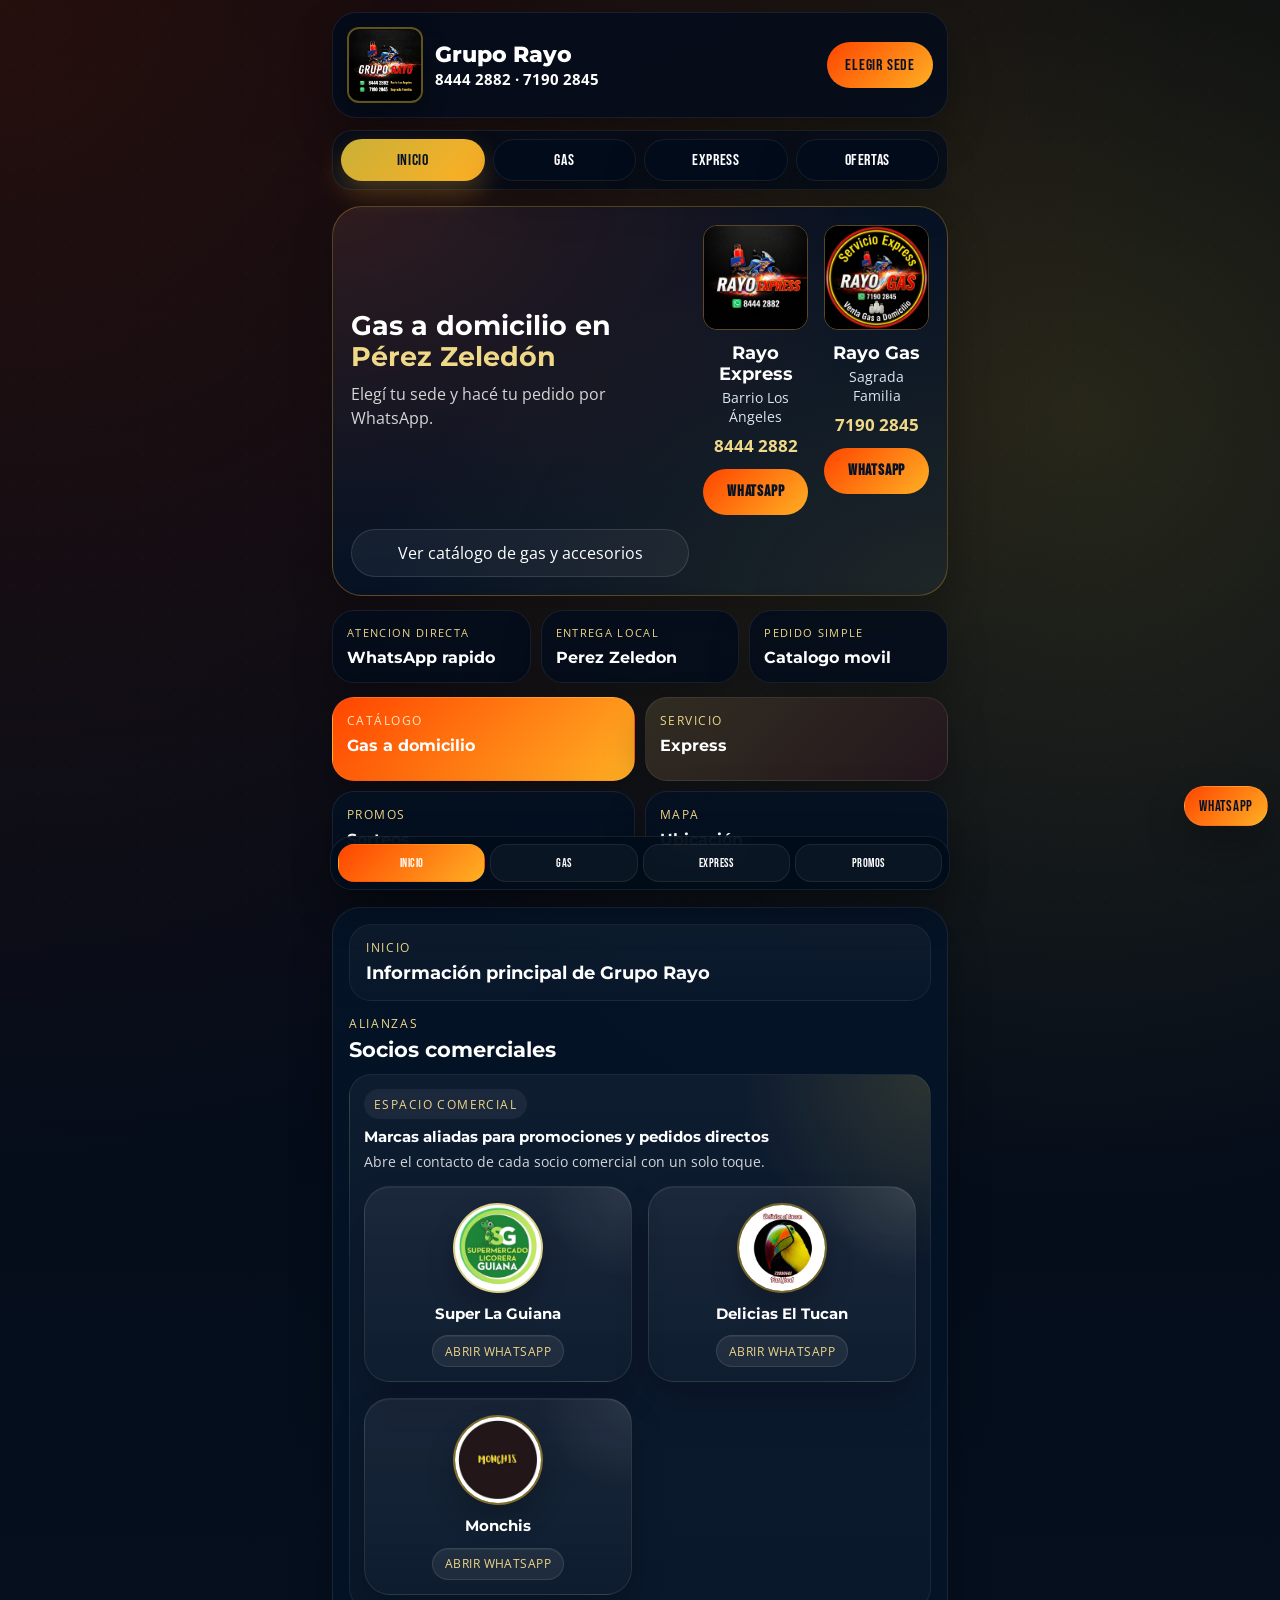
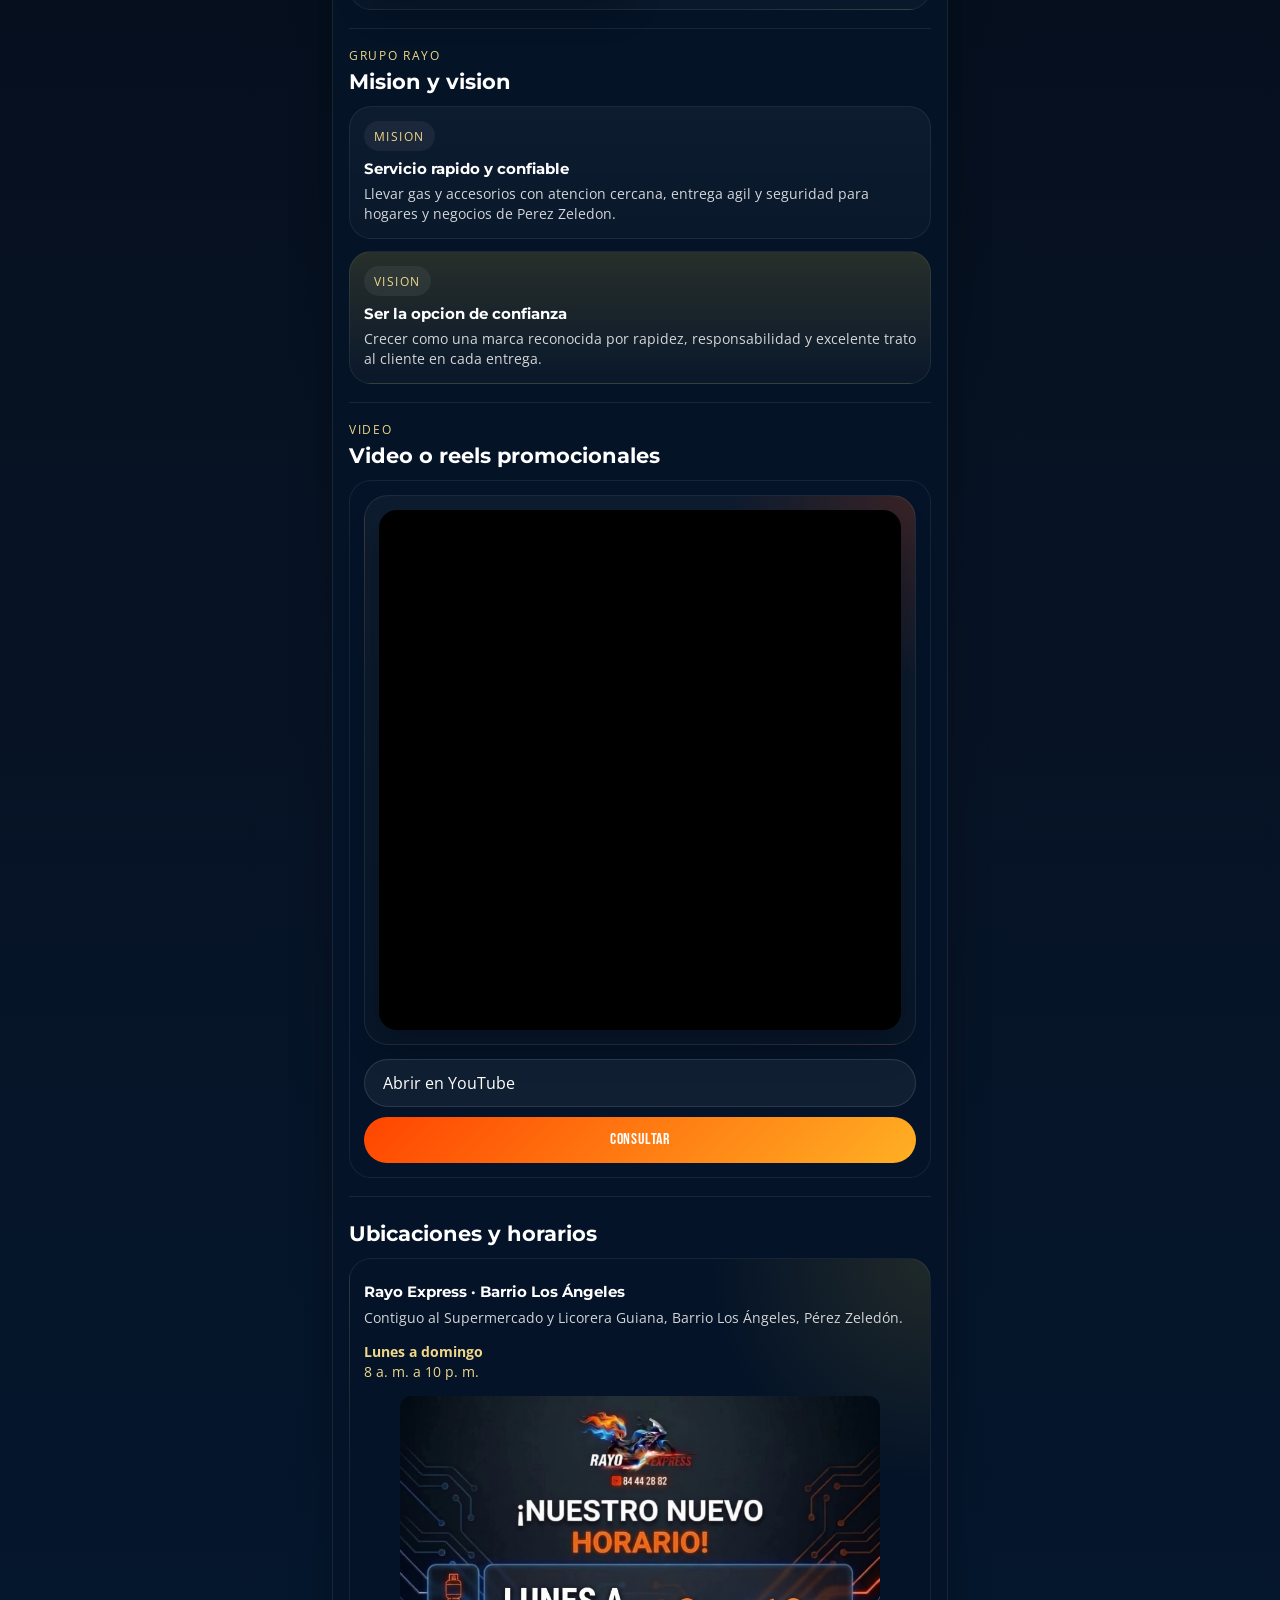
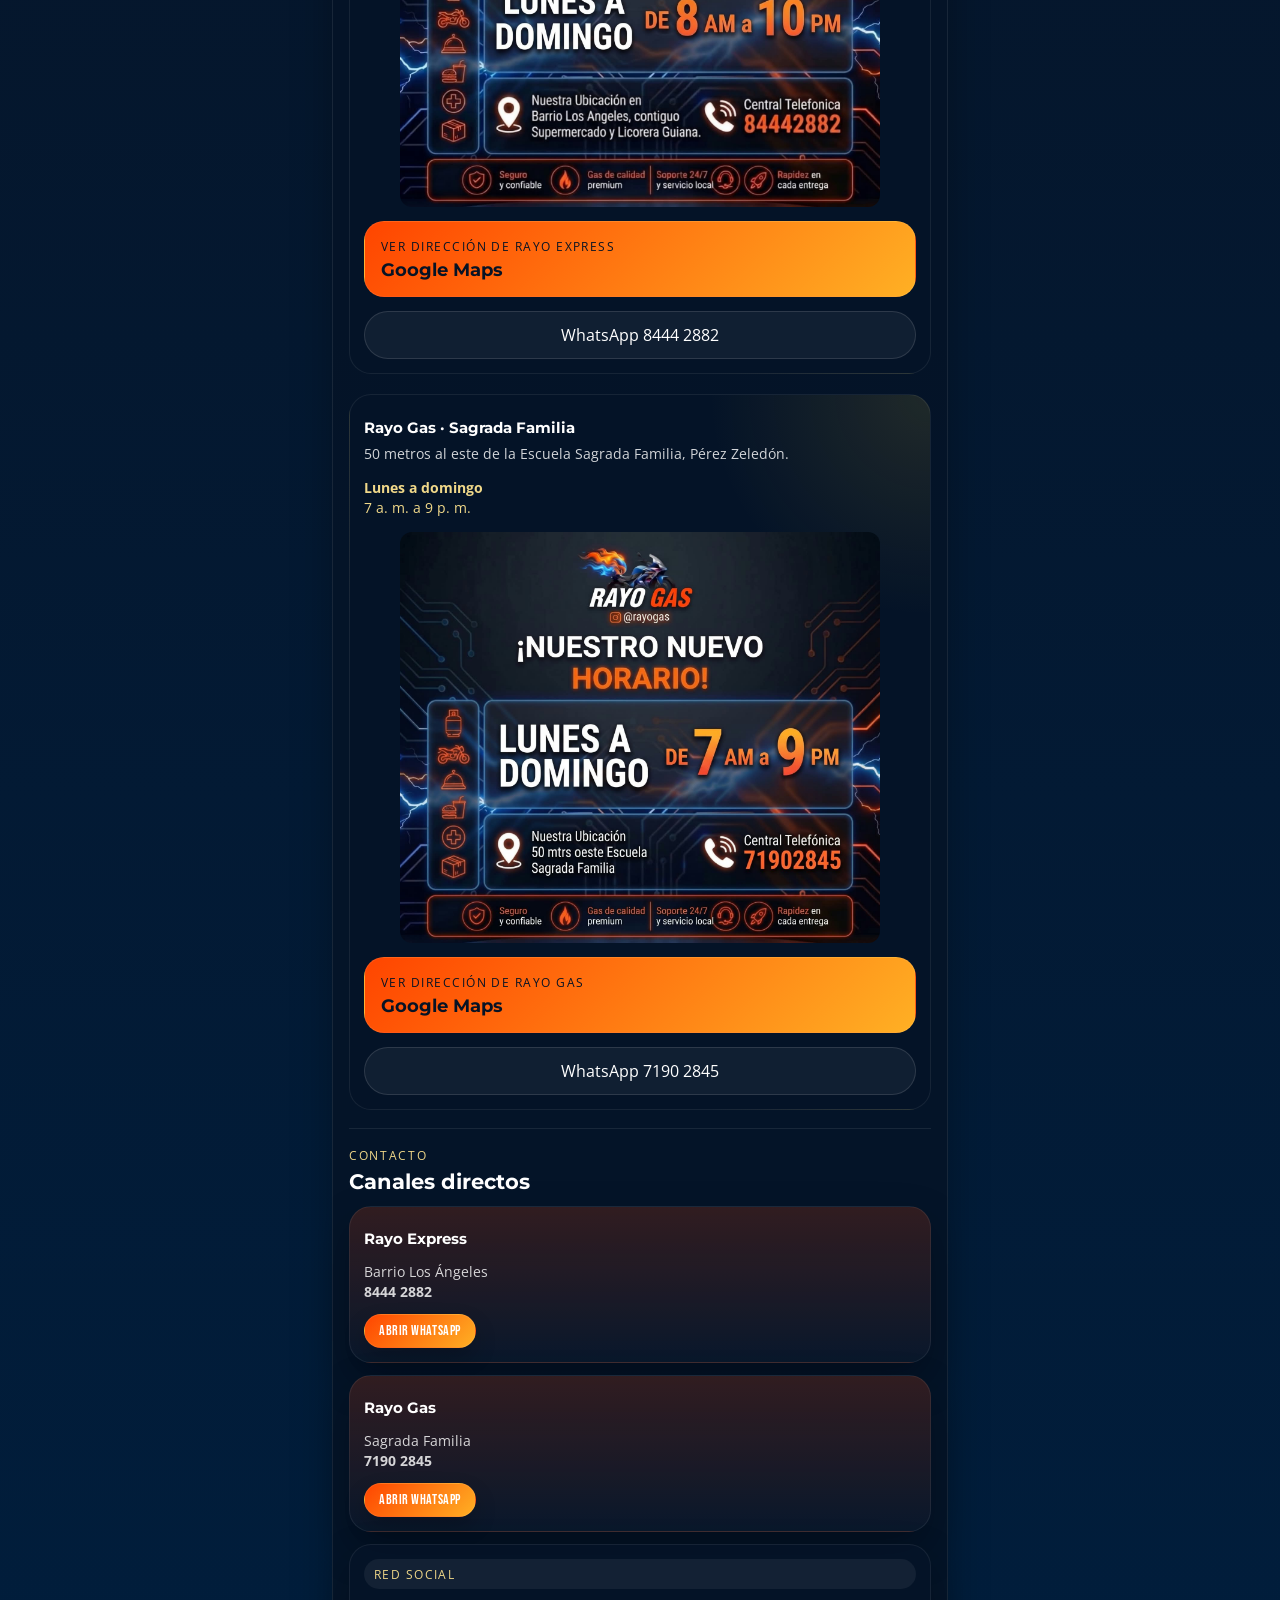
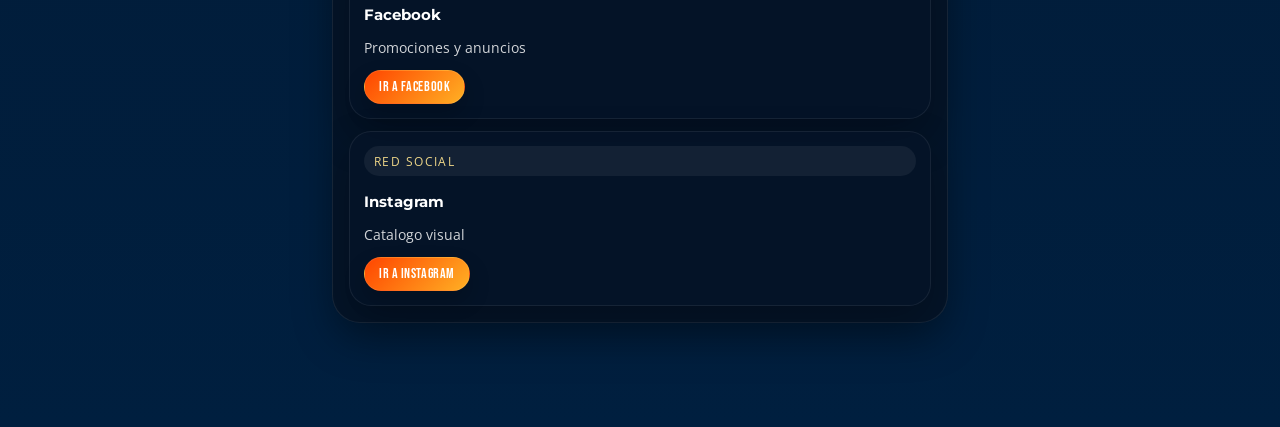
==== commit 99c84373: "Actualiza Grupo Rayo con dos sedes, horarios y sorteo de aniversario Incorpora los logos y artes pro" ====
--- a/index.html
+++ b/index.html
@@ -3,42 +3,48 @@
 <head>
   <meta charset="UTF-8">
   <meta name="viewport" content="width=device-width, initial-scale=1.0">
-  <title>Rayo Express | Inicio</title>
-  <meta name="description" content="Gas, express, alianzas, ubicacion y contacto de Rayo Express.">
-  <link rel="icon" type="image/png" href="favicon.png">
-  <link rel="apple-touch-icon" href="favicon.png">
+  <title>Grupo Rayo | Inicio</title>
+  <meta name="description" content="Grupo Rayo: Rayo Express en Los Ángeles y Rayo Gas en Sagrada Familia. Gas a domicilio, horarios, ubicaciones y pedidos por WhatsApp en Pérez Zeledón.">
+  <link rel="icon" type="image/jpeg" href="assets/grupo-rayo.jpeg">
+  <link rel="apple-touch-icon" href="assets/grupo-rayo.jpeg">
   <link rel="preconnect" href="https://fonts.googleapis.com">
   <link rel="preconnect" href="https://fonts.gstatic.com" crossorigin>
   <link href="https://fonts.googleapis.com/css2?family=Bebas+Neue&family=Montserrat:wght@600;700;800&family=Open+Sans:wght@400;600;700&display=swap" rel="stylesheet">
-  <link rel="stylesheet" href="styles.css?v=20260527-pro">
+  <link rel="stylesheet" href="styles.css?v=20261125-grupo-rayo">
 </head>
 <body>
   <div class="app-shell site-shell">
     <header class="topbar" id="inicio">
       <a class="brand-wrap" href="index.html" aria-label="Ir al inicio">
-        <img class="brand-logo" src="logo.jpeg" alt="Logo de Rayo Express">
+        <img class="brand-logo group-logo" src="assets/grupo-rayo.jpeg" alt="Logo de Grupo Rayo">
         <div class="brand-copy">
-          <p class="brand-kicker">Pedido movil</p>
-          <h1>Rayo Express</h1>
-          <strong>8444 2882</strong>
+          <h1>Grupo Rayo</h1>
+          <strong>8444 2882 · 7190 2845</strong>
         </div>
       </a>
-      <a class="topbar-cta" href="https://wa.me/50684442882?text=%C2%A1Hola%2C%20Rayo%20Express!%20%F0%9F%91%8B%20Vengo%20de%20la%20web%20y%20necesito%20ayuda.%20%C2%BFMe%20pueden%20ayudar%3F" target="_blank" rel="noopener noreferrer">WhatsApp</a>
+      <a class="topbar-cta" href="index.html#sedes">Elegir sede</a>
     </header>
     <nav class="section-nav page-nav" aria-label="Navegacion principal"><a class="section-pill active" href="index.html">Inicio</a><a class="section-pill " href="gas.html">Gas</a><a class="section-pill " href="express.html">Express</a><a class="section-pill " href="ofertas.html">Ofertas</a></nav><main class="mobile-app">
-      <section class="hero-card">
+      <section class="hero-card branches-hero" id="sedes" aria-labelledby="branches-title">
 <div class="hero-copy">
-<span class="hero-label">Gas a domicilio en Perez Zeledon</span>
-<h2>Pedidos rapidos, ubicacion clara y atencion directa por WhatsApp</h2>
-<p>Rayo Express: Gas y accesorios de manera simple, confiable y sin complicaciones.</p>
-<div class="hero-actions">
-<a class="hero-action primary" href="#catalogo">Ver catalogo</a>
-<a class="hero-action secondary" href="https://wa.me/50684442882?text=%C2%A1Hola%2C%20Rayo%20Express!%20%F0%9F%91%8B%20Vengo%20de%20la%20web%20y%20necesito%20ayuda%20con%20un%20%5BGas%20%2F%20Mandado%20%2F%20Tr%C3%A1mite%5D.%20%C2%BFMe%20pueden%20ayudar%3F" rel="noopener noreferrer" target="_blank">Pedir ahora</a>
+<h2 id="branches-title">Gas a domicilio en <span>Pérez Zeledón</span></h2>
+<p>Elegí tu sede y hacé tu pedido por WhatsApp.</p>
 </div>
-</div>
-<div class="hero-visual">
-<img alt="Moto de reparto de Rayo Express" class="hero-bike" src="moto r.jpeg"/>
-</div>
+<div class="branches-grid"><article class="branch-option">
+  <a class="branch-brand-link" href="https://wa.me/50684442882?text=%C2%A1Hola%2C%20Rayo%20Express%21%20Vengo%20de%20la%20web%20de%20Grupo%20Rayo%20y%20quiero%20hacer%20un%20pedido%20en%20Barrio%20Los%20%C3%81ngeles." target="_blank" rel="noopener noreferrer" aria-label="Abrir WhatsApp de Rayo Express"><img src="assets/rayo-express.jpeg" alt="Logo de Rayo Express" width="640" height="640" class="branch-logo"></a>
+  <h3>Rayo Express</h3>
+  <p>Barrio Los Ángeles</p>
+  <strong class="branch-phone">8444 2882</strong>
+  <a class="hero-action primary branch-whatsapp" href="https://wa.me/50684442882?text=%C2%A1Hola%2C%20Rayo%20Express%21%20Vengo%20de%20la%20web%20de%20Grupo%20Rayo%20y%20quiero%20hacer%20un%20pedido%20en%20Barrio%20Los%20%C3%81ngeles." target="_blank" rel="noopener noreferrer" aria-label="Pedir por WhatsApp a Rayo Express, 8444 2882">WhatsApp</a>
+</article>
+<article class="branch-option">
+  <a class="branch-brand-link" href="https://wa.me/50671902845?text=%C2%A1Hola%2C%20Rayo%20Gas%21%20Vengo%20de%20la%20web%20de%20Grupo%20Rayo%20y%20quiero%20hacer%20un%20pedido%20en%20Sagrada%20Familia." target="_blank" rel="noopener noreferrer" aria-label="Abrir WhatsApp de Rayo Gas"><img src="assets/rayo-gas.jpeg" alt="Logo de Rayo Gas" width="640" height="640" class="branch-logo"></a>
+  <h3>Rayo Gas</h3>
+  <p>Sagrada Familia</p>
+  <strong class="branch-phone">7190 2845</strong>
+  <a class="hero-action primary branch-whatsapp" href="https://wa.me/50671902845?text=%C2%A1Hola%2C%20Rayo%20Gas%21%20Vengo%20de%20la%20web%20de%20Grupo%20Rayo%20y%20quiero%20hacer%20un%20pedido%20en%20Sagrada%20Familia." target="_blank" rel="noopener noreferrer" aria-label="Pedir por WhatsApp a Rayo Gas, 7190 2845">WhatsApp</a>
+</article></div>
+<a class="hero-action secondary catalog-link" href="gas.html#catalogo">Ver catálogo de gas y accesorios</a>
 </section><section aria-label="Puntos de confianza" class="trust-strip">
 <article class="trust-card">
 <span>Atencion directa</span>
@@ -57,7 +63,7 @@
   <a class="quick-card express" href="express.html"><span>Servicio</span><strong>Express</strong></a>
   <a class="quick-card" href="ofertas.html"><span>Promos</span><strong>Sorteos</strong></a>
   <a class="quick-card" href="#ubicacion"><span>Mapa</span><strong>Ubicación</strong></a>
-</section><section class="tabs-panel page-panel"><div class="panel-headline"><span>Inicio</span><h3>Información principal de Rayo Express</h3></div><section class="tab-view active" id="alianzas" role="tabpanel">
+</section><section class="tabs-panel page-panel"><div class="panel-headline"><span>Inicio</span><h3>Información principal de Grupo Rayo</h3></div><section class="tab-view active" id="alianzas" role="tabpanel">
 <div class="section-minihead compact">
 <span>Alianzas</span>
 <h3>Socios comerciales</h3>
@@ -94,7 +100,7 @@
 </div>
 </section><section class="tab-view active" id="nosotros" role="tabpanel">
 <div class="section-minihead compact">
-<span>Rayo Express</span>
+<span>Grupo Rayo</span>
 <h3>Mision y vision</h3>
 </div>
 <div class="story-grid">
@@ -116,7 +122,7 @@
 </div>
 <div class="video-card">
 <div class="video-frame">
-<iframe allow="accelerometer; autoplay; clipboard-write; encrypted-media; gyroscope; picture-in-picture; web-share" allowfullscreen="" class="video-embed" loading="lazy" src="https://www.youtube.com/embed/soBWCBrMHj8" title="Video promocional de Rayo Express">
+<iframe allow="accelerometer; autoplay; clipboard-write; encrypted-media; gyroscope; picture-in-picture; web-share" allowfullscreen="" class="video-embed" loading="lazy" src="https://www.youtube.com/embed/soBWCBrMHj8" title="Video promocional de Rayo Express, Grupo Rayo">
 </iframe>
 </div>
 <div class="video-actions">
@@ -125,32 +131,38 @@
 </div>
 </div>
 </section><section class="tab-view active" id="ubicacion" role="tabpanel">
-<div class="section-minihead compact">
-<span>Ubicacion</span>
-<h3>Estamos en Perez Zeledon</h3>
+<div class="section-minihead compact"><h3>Ubicaciones y horarios</h3></div>
+<div class="branch-locations"><article class="location-card branch-location" aria-labelledby="location-rayo-express">
+<div class="location-copy">
+<h4 id="location-rayo-express">Rayo Express · Barrio Los Ángeles</h4>
+<p>Contiguo al Supermercado y Licorera Guiana, Barrio Los Ángeles, Pérez Zeledón.</p>
+<p class="branch-hours"><strong>Lunes a domingo</strong><br>8 a. m. a 10 p. m.</p>
 </div>
-<div class="location-card compact-location">
+<img class="branch-schedule" src="assets/horario-rayo-express.jpeg" alt="Horario de Rayo Express: lunes a domingo, de 8 a. m. a 10 p. m." loading="lazy" width="1600" height="1370">
+<a class="map-link" href="https://www.google.com/maps/search/?api=1&amp;query=Rayo+Express+P.Z%2C+Contiguo+Supermercado+La+Guiana%2C+San+Jose+Province%2C+Perez+Zeledon%2C+Barrio+Los+Angeles%2C+11903" rel="noopener noreferrer" target="_blank" aria-label="Ver dirección de Rayo Express en Google Maps"><span>Ver dirección de Rayo Express</span><strong>Google Maps</strong></a>
+<a class="hero-action secondary branch-location-contact" href="https://wa.me/50684442882?text=%C2%A1Hola%2C%20Rayo%20Express%21%20Vengo%20de%20la%20web%20de%20Grupo%20Rayo%20y%20quiero%20hacer%20un%20pedido%20en%20Barrio%20Los%20%C3%81ngeles." target="_blank" rel="noopener noreferrer">WhatsApp 8444 2882</a>
+</article>
+<article class="location-card branch-location" aria-labelledby="location-rayo-gas">
 <div class="location-copy">
-<span class="contact-label">Ubicacion</span>
-<h4>Rayo Express</h4>
-<p>Abre el mapa para ver la direccion exacta y la ruta.</p>
+<h4 id="location-rayo-gas">Rayo Gas · Sagrada Familia</h4>
+<p>50 metros al este de la Escuela Sagrada Familia, Pérez Zeledón.</p>
+<p class="branch-hours"><strong>Lunes a domingo</strong><br>7 a. m. a 9 p. m.</p>
 </div>
-<a class="map-link" href="https://www.google.com/maps/search/?api=1&amp;query=Rayo+Express+P.Z%2C+Contiguo+Supermercado+La+Guiana%2C+San+Jose+Province%2C+Perez+Zeledon%2C+Barrio+Los+Angeles%2C+11903" rel="noopener noreferrer" target="_blank">
-<span>Ver ubicacion</span>
-<strong>Google Maps</strong>
-</a>
-</div>
+<img class="branch-schedule" src="assets/horario-rayo-gas.jpeg" alt="Horario de Rayo Gas: lunes a domingo, de 7 a. m. a 9 p. m." loading="lazy" width="1600" height="1370">
+<a class="map-link" href="https://www.google.com/maps/search/?api=1&amp;query=50%20metros%20al%20este%20de%20la%20Escuela%20Sagrada%20Familia%2C%20P%C3%A9rez%20Zeled%C3%B3n%2C%20Costa%20Rica" rel="noopener noreferrer" target="_blank" aria-label="Ver dirección de Rayo Gas en Google Maps"><span>Ver dirección de Rayo Gas</span><strong>Google Maps</strong></a>
+<a class="hero-action secondary branch-location-contact" href="https://wa.me/50671902845?text=%C2%A1Hola%2C%20Rayo%20Gas%21%20Vengo%20de%20la%20web%20de%20Grupo%20Rayo%20y%20quiero%20hacer%20un%20pedido%20en%20Sagrada%20Familia." target="_blank" rel="noopener noreferrer">WhatsApp 7190 2845</a>
+</article></div>
 </section><section class="tab-view active" id="contacto" role="tabpanel">
 <div class="section-minihead compact">
 <span>Contacto</span>
 <h3>Canales directos</h3>
 </div>
 <div class="contact-grid">
-<a class="contact-card priority" href="https://wa.me/50684442882?text=%C2%A1Hola%2C%20Rayo%20Express!%20%F0%9F%91%8B%20Vengo%20de%20la%20web%20y%20necesito%20ayuda%20con%20un%20%5BGas%20%2F%20Mandado%20%2F%20Tr%C3%A1mite%5D.%20%C2%BFMe%20pueden%20ayudar%3F" rel="noopener noreferrer" target="_blank">
-<span class="contact-label">Principal</span>
-<h4>WhatsApp</h4>
-<p>8444 2882</p>
-<span class="contact-action">Abrir WhatsApp</span>
+<a class="contact-card priority" href="https://wa.me/50684442882?text=%C2%A1Hola%2C%20Rayo%20Express%21%20Vengo%20de%20la%20web%20de%20Grupo%20Rayo%20y%20quiero%20hacer%20un%20pedido%20en%20Barrio%20Los%20%C3%81ngeles." rel="noopener noreferrer" target="_blank">
+<h4>Rayo Express</h4><p>Barrio Los Ángeles<br><strong>8444 2882</strong></p><span class="contact-action">Abrir WhatsApp</span>
+</a>
+<a class="contact-card priority" href="https://wa.me/50671902845?text=%C2%A1Hola%2C%20Rayo%20Gas%21%20Vengo%20de%20la%20web%20de%20Grupo%20Rayo%20y%20quiero%20hacer%20un%20pedido%20en%20Sagrada%20Familia." rel="noopener noreferrer" target="_blank">
+<h4>Rayo Gas</h4><p>Sagrada Familia<br><strong>7190 2845</strong></p><span class="contact-action">Abrir WhatsApp</span>
 </a>
 <a class="contact-card" href="https://www.facebook.com/share/1XSEzAg6CN/" rel="noopener noreferrer" target="_blank">
 <span class="contact-label">Red social</span>
@@ -168,8 +180,8 @@
 </section></section>
     </main>
     <nav class="bottom-nav" aria-label="Navegacion inferior"><a class="bottom-link active" href="index.html">Inicio</a><a class="bottom-link " href="gas.html">Gas</a><a class="bottom-link " href="express.html">Express</a><a class="bottom-link " href="ofertas.html">Promos</a></nav>
-    <a class="floating-wa" href="https://wa.me/50684442882?text=%C2%A1Hola%2C%20Rayo%20Express!%20%F0%9F%91%8B%20Vengo%20de%20la%20web%20y%20necesito%20ayuda.%20%C2%BFMe%20pueden%20ayudar%3F" target="_blank" rel="noopener noreferrer" aria-label="Abrir WhatsApp de Rayo Express">WhatsApp</a>
+    <a class="floating-wa" href="index.html#sedes" aria-label="Elegir una sede de Grupo Rayo para pedir por WhatsApp">WhatsApp</a>
   </div>
-  <script src="script.js?v=20260527-pro"></script>
+  <script src="script.js?v=20261125-grupo-rayo"></script>
 </body>
-</html>+</html>
--- a/styles.css
+++ b/styles.css
@@ -1,1617 +1,1710 @@
-:root{
-  --navy:#001f3f;
-  --navy-deep:#071325;
-  --night:#02060f;
-  --gold:#c9b037;
-  --gold-soft:#f0d889;
-  --white:#ffffff;
-  --flame:#ff4500;
-  --amber:#ffb024;
-  --mist:#dce6f2;
-  --line:rgba(255,255,255,.08);
-  --panel:rgba(5,20,40,.92);
-  --shadow:0 18px 40px rgba(0,0,0,.28);
+:root{
+  --navy:#001f3f;
+  --navy-deep:#071325;
+  --night:#02060f;
+  --gold:#c9b037;
+  --gold-soft:#f0d889;
+  --white:#ffffff;
+  --flame:#ff4500;
+  --amber:#ffb024;
+  --mist:#dce6f2;
+  --line:rgba(255,255,255,.08);
+  --panel:rgba(5,20,40,.92);
+  --shadow:0 18px 40px rgba(0,0,0,.28);
+}
+
+*{box-sizing:border-box}
+html{scroll-behavior:smooth}
+body{
+  margin:0;
+  font-family:"Open Sans","Segoe UI",sans-serif;
+  color:var(--white);
+  overflow-x:hidden;
+  background:
+    radial-gradient(circle at top left,rgba(255,69,0,.14),transparent 22%),
+    radial-gradient(circle at 85% 8%,rgba(201,176,55,.18),transparent 16%),
+    linear-gradient(180deg,var(--night) 0%,var(--navy-deep) 44%,var(--navy) 100%);
+}
+body::before{
+  content:"";
+  position:fixed;
+  inset:0;
+  z-index:-1;
+  opacity:.22;
+  pointer-events:none;
+  background-image:radial-gradient(circle,rgba(255,255,255,.08) 1px,transparent 1px);
+  background-size:26px 26px;
+}
+a{color:inherit;text-decoration:none}
+button{
+  font:inherit;
+  border:0;
+  color:inherit;
+}
+
+.app-shell{
+  width:min(100%,640px);
+  margin:0 auto;
+  padding:12px 12px 104px;
+}
+
+.topbar,
+.hero-card,
+.quick-card,
+.tabs-panel,
+.product-card,
+.promo-card,
+.tip-card,
+.contact-card,
+.floating-wa{
+  border:1px solid var(--line);
+  box-shadow:var(--shadow);
+}
+
+.topbar{
+  display:flex;
+  align-items:center;
+  justify-content:space-between;
+  gap:12px;
+  padding:14px;
+  border-radius:24px;
+  background:rgba(3,13,28,.84);
+  backdrop-filter:blur(14px);
+}
+
+.brand-wrap{
+  display:flex;
+  align-items:center;
+  gap:12px;
+  min-width:0;
+  flex:1;
+}
+
+.brand-logo{
+  width:68px;
+  height:68px;
+  object-fit:cover;
+  border-radius:50%;
+  border:2px solid rgba(201,176,55,.45);
+  box-shadow:0 10px 24px rgba(0,0,0,.28);
+}
+
+.brand-kicker{
+  margin:0 0 2px;
+  color:var(--gold-soft);
+  font-size:.72rem;
+  text-transform:uppercase;
+  letter-spacing:.14em;
+}
+
+.brand-copy h1{
+  margin:0;
+  font-family:"Montserrat",sans-serif;
+  font-size:1.35rem;
+  font-weight:800;
+}
+
+.brand-copy strong{
+  display:block;
+  margin-top:2px;
+  font-size:.95rem;
+}
+
+.topbar-cta,
+.order-btn,
+.hero-action.primary,
+.floating-wa{
+  display:inline-flex;
+  align-items:center;
+  justify-content:center;
+  min-height:46px;
+  padding:12px 18px;
+  border-radius:999px;
+  font-family:"Bebas Neue",sans-serif;
+  letter-spacing:.05em;
+  background:linear-gradient(135deg,var(--flame),var(--amber));
+  color:var(--white);
+}
+
+.mobile-app{
+  display:grid;
+  gap:14px;
+  margin-top:14px;
+}
+
+.trust-strip{
+  display:grid;
+  grid-template-columns:repeat(3,minmax(0,1fr));
+  gap:10px;
+}
+
+.trust-card{
+  padding:14px;
+  border-radius:22px;
+  border:1px solid var(--line);
+  background:rgba(3,13,28,.84);
+  box-shadow:var(--shadow);
+}
+
+.trust-card span{
+  display:block;
+  color:var(--gold-soft);
+  font-size:.7rem;
+  text-transform:uppercase;
+  letter-spacing:.12em;
+}
+
+.trust-card strong{
+  display:block;
+  margin-top:8px;
+  font-family:"Montserrat",sans-serif;
+  font-size:1rem;
+  line-height:1.25;
+}
+
+.section-nav{
+  position:sticky;
+  top:10px;
+  z-index:18;
+  display:flex;
+  gap:8px;
+  overflow-x:auto;
+  padding:10px 2px 2px;
+  margin-top:10px;
+  scrollbar-width:none;
+}
+
+.section-nav::-webkit-scrollbar{
+  display:none;
+}
+
+.section-pill{
+  display:inline-flex;
+  align-items:center;
+  justify-content:center;
+  min-height:40px;
+  padding:0 16px;
+  white-space:nowrap;
+  border-radius:999px;
+  border:1px solid rgba(255,255,255,.08);
+  background:rgba(3,13,28,.84);
+  backdrop-filter:blur(14px);
+  color:var(--white);
+  font-family:"Bebas Neue",sans-serif;
+  letter-spacing:.04em;
+  box-shadow:var(--shadow);
+}
+
+.section-pill.active{
+  background:linear-gradient(135deg,var(--flame),var(--amber));
+  border-color:transparent;
+}
+
+.hero-card{
+  display:grid;
+  gap:14px;
+  padding:18px;
+  border-radius:30px;
+  background:
+    radial-gradient(circle at right top,rgba(201,176,55,.16),transparent 18%),
+    linear-gradient(145deg,rgba(255,255,255,.03),rgba(255,255,255,0)),
+    rgba(3,13,28,.92);
+}
+
+.hero-label{
+  display:inline-block;
+  margin-bottom:8px;
+  color:var(--gold-soft);
+  font-size:.76rem;
+  text-transform:uppercase;
+  letter-spacing:.14em;
+}
+
+.hero-copy h2{
+  margin:0;
+  font-family:"Montserrat",sans-serif;
+  font-size:1.95rem;
+  line-height:1;
+}
+
+.hero-copy p{
+  margin:10px 0 0;
+  color:rgba(255,255,255,.82);
+  line-height:1.5;
+}
+
+.hero-actions{
+  display:flex;
+  flex-wrap:wrap;
+  gap:10px;
+  margin-top:14px;
+}
+
+.hero-action{
+  min-height:46px;
+  padding:12px 18px;
+  border-radius:999px;
+  cursor:pointer;
+}
+
+.hero-action.secondary{
+  border:1px solid rgba(255,255,255,.12);
+  background:rgba(255,255,255,.05);
+  color:var(--white);
+}
+
+.hero-bike{
+  display:block;
+  width:100%;
+  max-width:220px;
+  aspect-ratio:1 / 1;
+  object-fit:contain;
+  object-position:center center;
+  padding:12px;
+  margin:0 auto;
+  border-radius:50%;
+  border:2px solid rgba(201,176,55,.44);
+  background:#ffffff;
+  box-shadow:
+    0 18px 34px rgba(0,0,0,.24),
+    inset 0 1px 0 rgba(255,255,255,.75);
+}
+
+.quick-actions{
+  display:grid;
+  grid-template-columns:repeat(3,minmax(0,1fr));
+  gap:10px;
+}
+
+.quick-card{
+  min-height:84px;
+  padding:14px;
+  border-radius:22px;
+  background:rgba(4,17,35,.88);
+  text-align:left;
+  cursor:pointer;
+}
+
+.quick-card span{
+  display:block;
+  color:var(--gold-soft);
+  font-size:.74rem;
+  text-transform:uppercase;
+  letter-spacing:.12em;
+}
+
+.quick-card strong{
+  display:block;
+  margin-top:8px;
+  font-family:"Montserrat",sans-serif;
+  font-size:1rem;
+}
+
+.quick-card.highlight{
+  background:linear-gradient(135deg,var(--flame),var(--amber));
+}
+
+.quick-card.highlight span{
+  color:#ffe7c0;
+}
+
+.quick-card.express{
+  background:linear-gradient(135deg,rgba(255,176,36,.18),rgba(255,69,0,.12)),rgba(4,17,35,.92);
+}
+
+.tabs-panel{
+  padding:16px;
+  border-radius:28px;
+  background:var(--panel);
+  min-width:0;
+}
+
+.tab-chip,
+.bottom-link{
+  display:inline-flex;
+  align-items:center;
+  justify-content:center;
+  min-height:46px;
+  padding:10px 12px;
+  border:1px solid rgba(255,255,255,.08);
+  border-radius:16px;
+  background:rgba(255,255,255,.04);
+  color:var(--white);
+  font-family:"Bebas Neue",sans-serif;
+  font-size:1rem;
+  letter-spacing:.04em;
+  cursor:pointer;
+}
+
+.tab-chip.active,
+.bottom-link.active{
+  background:linear-gradient(135deg,var(--flame),var(--amber));
+  border-color:transparent;
+}
+
+.panel-headline{
+  margin-bottom:14px;
+  padding:14px 16px;
+  border-radius:22px;
+  background:linear-gradient(180deg,rgba(255,255,255,.04),rgba(255,255,255,.02));
+  border:1px solid rgba(255,255,255,.06);
+}
+
+.panel-headline span{
+  display:block;
+  color:var(--gold-soft);
+  font-size:.74rem;
+  text-transform:uppercase;
+  letter-spacing:.14em;
+}
+
+.panel-headline h3{
+  margin:6px 0 0;
+  font-family:"Montserrat",sans-serif;
+  font-size:1.15rem;
+  line-height:1.35;
+}
+
+.section-note{
+  margin:8px 0 0;
+  color:rgba(255,255,255,.7);
+  font-size:.92rem;
+  line-height:1.5;
+}
+
+.tab-view{
+  display:block;
+}
+
+.tab-view + .tab-view{
+  margin-top:18px;
+  padding-top:18px;
+  border-top:1px solid rgba(255,255,255,.08);
+}
+
+#catalogo,
+#express,
+#promos,
+#alianzas,
+#nosotros,
+#video,
+#seguridad,
+#ubicacion,
+#contacto{
+  scroll-margin-top:116px;
+}
+
+.section-minihead{
+  margin-bottom:14px;
+}
+
+.section-minihead.compact{
+  margin-bottom:12px;
+}
+
+.section-minihead span{
+  display:block;
+  color:var(--gold-soft);
+  font-size:.74rem;
+  text-transform:uppercase;
+  letter-spacing:.14em;
+}
+
+.section-minihead h3{
+  margin:6px 0 0;
+  font-family:"Montserrat",sans-serif;
+  font-size:1.3rem;
+}
+
+.catalog-grid{
+  display:grid;
+  grid-template-columns:1fr 1fr;
+  gap:12px;
+  min-width:0;
+}
+
+.catalog-block + .catalog-block{
+  margin-top:18px;
+}
+
+.catalog-subhead{
+  margin:0 0 10px;
+}
+
+.catalog-subhead span{
+  display:inline-flex;
+  padding:8px 12px;
+  border-radius:999px;
+  background:rgba(255,255,255,.05);
+  color:var(--gold-soft);
+  font-size:.76rem;
+  text-transform:uppercase;
+  letter-spacing:.12em;
+}
+
+.gas-grid{
+  grid-template-columns:1fr 1fr;
+}
+
+.accessory-strip{
+  display:grid;
+  grid-auto-flow:column;
+  grid-auto-columns:minmax(210px, 1fr);
+  gap:12px;
+  overflow-x:auto;
+  padding-bottom:4px;
+  scroll-snap-type:x proximity;
+}
+
+.accessory-strip > *{
+  min-width:0;
+}
+
+.accessory-strip .product-card{
+  scroll-snap-align:start;
+}
+
+.product-card{
+  overflow:hidden;
+  border-radius:30px;
+  background:
+    linear-gradient(180deg,rgba(255,255,255,.06),rgba(255,255,255,.02)),
+    rgba(5,20,40,.96);
+  border:1px solid rgba(255,255,255,.07);
+}
+
+.product-card.compact .product-media{
+  min-height:146px;
+}
+
+.product-card.compact{
+  min-width:0;
+}
+
+.product-media{
+  display:grid;
+  place-items:center;
+  min-height:164px;
+  padding:14px 14px 10px;
+  margin:12px 12px 0;
+  border-radius:30px;
+  overflow:hidden;
+  background:
+    radial-gradient(circle at top right,rgba(201,176,55,.12),transparent 28%),
+    linear-gradient(180deg,#11284a,#071325);
+  box-shadow:inset 0 1px 0 rgba(255,255,255,.08);
+}
+
+.product-media.light{
+  background:
+    radial-gradient(circle at top right,rgba(255,176,36,.16),transparent 26%),
+    linear-gradient(180deg,#fbfcfe,#e4ebf5);
+}
+
+.product-media::before{
+  content:"";
+  position:absolute;
+  width:138px;
+  height:138px;
+  border-radius:50%;
+  background:#ffffff;
+  border:2px solid rgba(201,176,55,.24);
+  box-shadow:
+    0 14px 28px rgba(0,0,0,.14),
+    inset 0 1px 0 rgba(255,255,255,1);
+}
+
+.product-media{
+  position:relative;
+}
+
+.product-image{
+  display:block;
+  width:124px;
+  height:124px;
+  object-fit:contain;
+  padding:8px;
+  max-width:100%;
+  max-height:100%;
+  margin:0 auto;
+  flex-shrink:0;
+  border-radius:50%;
+  background:transparent;
+  border:0;
+  box-shadow:none;
+  position:relative;
+  z-index:1;
+}
+
+.product-image.contain{
+  object-fit:contain;
+  width:112px;
+  height:112px;
+  max-width:112px;
+  max-height:112px;
+  padding:6px;
+  border-radius:50%;
+  background:transparent;
+  border:0;
+  box-shadow:none;
+}
+
+.product-content{
+  padding:12px 14px 14px;
+}
+
+.product-topline h4{
+  margin:0;
+  font-family:"Montserrat",sans-serif;
+  font-size:1rem;
+  line-height:1.28;
+  min-height:2.6em;
+}
+
+.product-tags{
+  display:flex;
+  flex-wrap:wrap;
+  gap:8px;
+  margin-top:10px;
+}
+
+.product-tags span{
+  display:inline-flex;
+  align-items:center;
+  padding:7px 10px;
+  border-radius:999px;
+  font-size:.76rem;
+  background:rgba(255,255,255,.05);
+  color:var(--mist);
+}
+
+.product-actions{
+  display:inline-flex;
+  align-items:center;
+  gap:10px;
+  margin:12px 0 12px;
+  padding:7px 10px;
+  border-radius:999px;
+  background:rgba(255,255,255,.05);
+}
+
+.qty-btn{
+  width:32px;
+  height:32px;
+  border-radius:50%;
+  background:rgba(201,176,55,.18);
+  color:var(--white);
+  cursor:pointer;
+}
+
+.qty{
+  min-width:18px;
+  text-align:center;
+  font-weight:700;
+}
+
+.order-btn{
+  width:100%;
+}
+
+.promo-grid,
+.tips-list,
+.contact-grid,
+.story-grid{
+  display:grid;
+  gap:12px;
+}
+
+.promo-intro{
+  display:grid;
+  gap:10px;
+  margin-bottom:14px;
+  padding:16px 18px;
+  border-radius:22px;
+  border:1px solid rgba(255,255,255,.08);
+  background:
+    radial-gradient(circle at top right,rgba(201,176,55,.14),transparent 26%),
+    linear-gradient(180deg,rgba(255,255,255,.05),rgba(255,255,255,.02));
+}
+
+.promo-intro-pill{
+  display:inline-flex;
+  width:max-content;
+  padding:7px 10px;
+  border-radius:999px;
+  background:rgba(255,255,255,.08);
+  color:var(--gold-soft);
+  font-size:.74rem;
+  text-transform:uppercase;
+  letter-spacing:.12em;
+}
+
+.promo-intro p{
+  margin:0;
+  color:rgba(255,255,255,.82);
+  line-height:1.5;
+}
+
+.promo-showcase{
+  display:grid;
+  gap:16px;
+  margin-bottom:16px;
+}
+
+.promo-spotlight{
+  display:grid;
+  gap:14px;
+  width:100%;
+  padding:18px;
+  border-radius:28px;
+  border:1px solid rgba(255,255,255,.07);
+  background:
+    radial-gradient(circle at top right,rgba(255,176,36,.08),transparent 28%),
+    linear-gradient(180deg,rgba(255,255,255,.03),rgba(255,255,255,.01)),
+    rgba(5,20,40,.94);
+  box-shadow:0 18px 36px rgba(0,0,0,.24);
+  transition:transform .22s ease, box-shadow .22s ease, border-color .22s ease;
+}
+
+.promo-spotlight:hover{
+  transform:translateY(-3px);
+  border-color:rgba(201,176,55,.32);
+  box-shadow:0 22px 42px rgba(0,0,0,.28);
+}
+
+.promo-spotlight-head{
+  display:flex;
+  align-items:center;
+  justify-content:space-between;
+  gap:12px;
+}
+
+.promo-spotlight-head strong{
+  font-family:"Montserrat",sans-serif;
+  font-size:1rem;
+  line-height:1.2;
+  text-align:right;
+}
+
+.promo-spotlight.combo .promo-spotlight-head{
+  display:grid !important;
+  justify-items:center !important;
+  justify-content:center !important;
+  align-content:center !important;
+  text-align:center !important;
+  gap:10px;
+  width:100%;
+  margin:0 auto;
+}
+
+.promo-spotlight.combo .promo-spotlight-head strong{
+  display:block;
+  text-align:center !important;
+  width:100%;
+  max-width:320px;
+  margin:0 auto;
+}
+
+.promo-visual{
+  position:relative;
+  min-height:222px;
+  display:grid;
+  place-items:center;
+  overflow:hidden;
+  border-radius:30px;
+  background:linear-gradient(180deg,#11284a,#071325);
+  border:1px solid rgba(255,255,255,.08);
+}
+
+.promo-visual > img{
+  width:100%;
+  height:100%;
+  object-fit:contain;
+  object-position:center;
+  opacity:1;
+}
+
+.promo-spotlight.combo .promo-visual{
+  min-height:360px;
+  padding:18px 18px 10px;
+  background:
+    radial-gradient(circle at top center,rgba(255,255,255,.06),transparent 45%),
+    linear-gradient(180deg,#08182f,#081a33);
+}
+
+.promo-spotlight.combo .promo-visual > img{
+  width:min(100%,320px);
+  height:auto;
+  aspect-ratio:1 / 1;
+  object-fit:contain;
+  border-radius:50%;
+  background:linear-gradient(180deg,#fbfcfe,#ffffff);
+  padding:0;
+  border:2px solid rgba(255,255,255,.24);
+  box-shadow:
+    0 20px 38px rgba(0,0,0,.16),
+    inset 0 1px 0 rgba(255,255,255,.92);
+}
+
+.promo-spotlight.combo .promo-visual::after{
+  content:"";
+  position:absolute;
+  left:50%;
+  width:200px;
+  transform:translateX(-50%);
+  bottom:18px;
+  height:24px;
+  border-radius:999px;
+  background:radial-gradient(circle,rgba(255,255,255,.14),transparent 72%);
+  filter:blur(8px);
+  pointer-events:none;
+}
+
+.promo-spotlight.promo-junio .promo-visual{
+  min-height:360px;
+  padding:18px;
+  background:linear-gradient(180deg,#08182f,#081a33);
+}
+
+.promo-spotlight.promo-junio .promo-visual > img{
+  width:min(100%,300px);
+  height:min(100%,300px);
+  aspect-ratio:1 / 1;
+  object-fit:contain;
+  border-radius:12px;
+  background:#0a1730;
+  box-shadow:0 18px 34px rgba(0,0,0,.22);
+}
+
+.promo-spotlight.promo-junio .promo-visual::before,
+.promo-spotlight.promo-junio .promo-visual::after{
+  display:none;
+}
+
+  letter-spacing:.04em;
+  box-shadow:0 12px 22px rgba(0,0,0,.18);
+}
+
+.promo-spotlight-footer{
+  display:flex;
+  align-items:center;
+  justify-content:space-between;
+  gap:12px;
+}
+
+.promo-spotlight.combo .promo-spotlight-footer{
+  display:grid !important;
+  justify-items:center !important;
+  justify-content:center !important;
+  align-content:center !important;
+  text-align:center !important;
+  gap:10px;
+  width:100%;
+  margin:0 auto;
+}
+
+.promo-spotlight-footer small{
+  color:rgba(255,255,255,.76);
+  font-size:.85rem;
+  line-height:1.4;
+}
+
+.promo-spotlight.combo .promo-spotlight-footer small{
+  display:block;
+  text-align:center !important;
+  width:100%;
+  max-width:320px;
+  margin:0 auto;
+}
+
+.promo-spotlight.combo .promo-chip,
+.promo-spotlight.combo .promo-cta{
+  justify-self:center !important;
+  margin-inline:auto;
+}
+
+.promo-spotlight.combo{
+  justify-items:center;
+}
+
+.promo-spotlight.alliance{
+  background:
+    radial-gradient(circle at top right,rgba(255,176,36,.12),transparent 24%),
+    linear-gradient(180deg,rgba(255,255,255,.03),rgba(255,255,255,.01)),
+    rgba(5,20,40,.94);
+}
+
+.promo-spotlight.alliance .promo-spotlight-head{
+  justify-content:center;
+  text-align:center;
+}
+
+.promo-spotlight.alliance .promo-spotlight-head strong{
+  text-align:center;
+}
+
+.promo-visual-rect{
+  min-height:260px;
+  padding:16px;
+  background:
+    linear-gradient(180deg,rgba(255,255,255,.04),rgba(255,255,255,.01)),
+    #0b1930;
+}
+
+.promo-visual-rect > img{
+  width:100%;
+  height:100%;
+  object-fit:contain;
+  border-radius:24px;
+  box-shadow:0 16px 32px rgba(0,0,0,.20);
+}
+
+.promo-card{
+  position:relative;
+  overflow:hidden;
+}
+
+.promo-card::after{
+  content:"";
+  position:absolute;
+  inset:auto -40px -52px auto;
+  width:120px;
+  height:120px;
+  border-radius:50%;
+  background:radial-gradient(circle,rgba(255,255,255,.10),transparent 68%);
+  pointer-events:none;
+}
+
+.promo-plus{
+  width:34px;
+  height:34px;
+  display:grid;
+  place-items:center;
+  border-radius:50%;
+  background:linear-gradient(135deg,var(--flame),var(--amber));
+  color:var(--white);
+  font-family:"Montserrat",sans-serif;
+  font-size:1.15rem;
+  font-weight:800;
+  box-shadow:0 10px 22px rgba(0,0,0,.22);
+}
+
+.promo-card,
+.tip-card,
+.contact-card,
+.story-card,
+.video-card,
+.location-card,
+.express-card,
+.alliances-card{
+  padding:16px;
+  border-radius:22px;
+  background:rgba(5,20,40,.94);
+  border:1px solid rgba(255,255,255,.07);
+}
+
+.promo-card h4,
+.tip-card h4,
+.contact-card h4,
+.story-card h4,
+.video-card h4,
+.location-card h4,
+.express-card h4,
+.alliances-card h4{
+  margin:8px 0 6px;
+  font-family:"Montserrat",sans-serif;
+  font-size:1.05rem;
+}
+
+.promo-card p,
+.tip-card p,
+.contact-card p,
+.story-card p,
+.video-card p,
+.location-card p,
+.express-card p,
+.alliances-card p{
+  margin:0;
+  color:rgba(255,255,255,.82);
+  line-height:1.45;
+}
+
+.contact-card{
+  display:grid;
+  gap:8px;
+}
+
+.promo-badge,
+.contact-label{
+  display:inline-flex;
+  padding:7px 10px;
+  border-radius:999px;
+  font-size:.74rem;
+  text-transform:uppercase;
+  letter-spacing:.12em;
+  background:rgba(255,255,255,.06);
+  color:var(--gold-soft);
+}
+
+.promo-card.gold{
+  background:linear-gradient(180deg,rgba(201,176,55,.18),rgba(255,255,255,.02)),rgba(5,20,40,.94);
+}
+
+.promo-card.flame{
+  background:linear-gradient(180deg,rgba(255,69,0,.18),rgba(255,255,255,.02)),rgba(5,20,40,.94);
+}
+
+.promo-card.navy{
+  background:linear-gradient(180deg,rgba(0,31,63,.25),rgba(255,255,255,.02)),rgba(5,20,40,.94);
+}
+
+.contact-card.priority{
+  background:linear-gradient(180deg,rgba(255,69,0,.18),rgba(255,255,255,.02)),rgba(5,20,40,.96);
+}
+
+.contact-action{
+  display:inline-flex;
+  align-items:center;
+  justify-content:center;
+  width:max-content;
+  min-height:38px;
+  margin-top:4px;
+  padding:8px 16px;
+  border-radius:999px;
+  border:1px solid rgba(255,255,255,.08);
+  background:linear-gradient(135deg,var(--flame),var(--amber));
+  color:var(--white);
+  font-family:"Bebas Neue",sans-serif;
+  font-size:.96rem;
+  letter-spacing:.04em;
+  box-shadow:0 10px 22px rgba(0,0,0,.2);
+}
+
+.story-card{
+  background:linear-gradient(180deg,rgba(255,255,255,.04),rgba(255,255,255,.02)),rgba(5,20,40,.96);
+}
+
+.story-card.accent{
+  background:linear-gradient(180deg,rgba(201,176,55,.18),rgba(255,255,255,.02)),rgba(5,20,40,.96);
+}
+
+.video-card,
+.location-card,
+.express-card,
+.alliances-card{
+  display:grid;
+  gap:14px;
+}
+
+.express-card{
+  background:
+    radial-gradient(circle at top right,rgba(255,69,0,.16),transparent 24%),
+    linear-gradient(180deg,rgba(255,255,255,.04),rgba(255,255,255,.02)),
+    rgba(5,20,40,.96);
+}
+
+.alliances-card{
+  background:
+    radial-gradient(circle at top right,rgba(201,176,55,.16),transparent 24%),
+    linear-gradient(180deg,rgba(255,255,255,.04),rgba(255,255,255,.02)),
+    rgba(5,20,40,.96);
+}
+
+.alliances-grid{
+  display:grid;
+  grid-template-columns:repeat(3,minmax(0,1fr));
+  gap:16px;
+}
+
+.alliance-item{
+  display:grid;
+  justify-items:center;
+  gap:12px;
+  padding:20px 14px 16px;
+  border-radius:26px;
+  border:1px solid rgba(255,255,255,.09);
+  background:
+    radial-gradient(circle at top right,rgba(255,255,255,.08),transparent 28%),
+    linear-gradient(180deg,rgba(255,255,255,.06),rgba(255,255,255,.02));
+  text-align:center;
+  box-shadow:
+    0 18px 34px rgba(0,0,0,.20),
+    inset 0 1px 0 rgba(255,255,255,.05);
+  transition:transform .22s ease, border-color .22s ease, box-shadow .22s ease;
+}
+
+.alliance-item:hover{
+  transform:translateY(-3px);
+  border-color:rgba(201,176,55,.32);
+  box-shadow:
+    0 22px 38px rgba(0,0,0,.24),
+    0 0 0 1px rgba(201,176,55,.06);
+}
+
+.alliance-logo{
+  display:grid;
+  place-items:center;
+  width:108px;
+  height:108px;
+  border-radius:50%;
+  overflow:hidden;
+  padding:0;
+  background:#101820;
+  color:#0f172a;
+  border:2px solid rgba(201,176,55,.55);
+  font-family:"Bebas Neue",sans-serif;
+  font-size:1rem;
+  letter-spacing:.04em;
+  box-shadow:
+    0 14px 28px rgba(0,0,0,.22),
+    inset 0 1px 0 rgba(255,255,255,.08);
+}
+
+.alliance-logo-image{
+  width:100%;
+  height:100%;
+  object-fit:cover;
+  border-radius:50%;
+  display:block;
+  background:transparent;
+  padding:0;
+  transform-origin:center;
+}
+
+.scale-guiana{
+  transform:scale(1.12);
+  object-position:center center;
+}
+
+.scale-tucan{
+  transform:scale(1.02);
+  object-position:center center;
+  object-fit:contain;
+}
+
+.scale-monchis{
+  transform:scale(1.22);
+  object-position:center center;
+}
+
+.alliance-guiana .alliance-logo{
+  background:#eef7ea;
+}
+
+.alliance-tucan .alliance-logo{
+  background:#101010;
+}
+
+.alliance-monchis .alliance-logo{
+  background:#2a1d18;
+}
+
+.alliance-monchis .alliance-logo-image{
+  background:transparent;
+}
+
+.alliance-item strong{
+  font-family:"Montserrat",sans-serif;
+  font-size:1.02rem;
+  line-height:1.22;
+}
+
+.alliance-action{
+  display:inline-flex;
+  align-items:center;
+  justify-content:center;
+  min-height:34px;
+  padding:8px 14px;
+  border-radius:999px;
+  background:rgba(255,255,255,.07);
+  border:1px solid rgba(255,255,255,.10);
+  color:var(--gold-soft);
+  font-size:.76rem;
+  letter-spacing:.04em;
+  text-transform:uppercase;
+  box-shadow:inset 0 1px 0 rgba(255,255,255,.05);
+}
+
+.express-tags{
+  display:flex;
+  flex-wrap:wrap;
+  gap:8px;
+  margin-top:12px;
+}
+
+.express-tags span{
+  display:inline-flex;
+  align-items:center;
+  padding:7px 10px;
+  border-radius:999px;
+  background:rgba(255,255,255,.06);
+  color:var(--gold-soft);
+  font-size:.74rem;
+}
+
+.express-btn{
+  display:grid;
+  gap:4px;
+  padding:16px;
+  border-radius:20px;
+  border:1px solid rgba(255,255,255,.08);
+  background:linear-gradient(135deg,var(--flame),var(--amber));
+  color:var(--white);
+}
+
+.express-btn span{
+  font-size:.76rem;
+  text-transform:uppercase;
+  letter-spacing:.12em;
+}
+
+.express-btn strong{
+  font-family:"Montserrat",sans-serif;
+  font-size:1.08rem;
+}
+
+.video-frame{
+  min-height:220px;
+  border-radius:24px;
+  padding:14px;
+  border:1px solid rgba(255,255,255,.08);
+  background:
+    radial-gradient(circle at top right,rgba(255,69,0,.18),transparent 24%),
+    linear-gradient(180deg,rgba(255,255,255,.04),rgba(255,255,255,.02));
+}
+
+.video-embed{
+  display:block;
+  width:100%;
+  min-height:190px;
+  aspect-ratio:9 / 16;
+  max-height:520px;
+  margin:0 auto;
+  border:0;
+  border-radius:18px;
+  background:#000;
+  box-shadow:0 18px 34px rgba(0,0,0,.24);
+}
+
+.video-placeholder{
+  display:grid;
+  align-content:center;
+  min-height:190px;
+  gap:10px;
+  text-align:center;
+}
+
+.video-pill{
+  display:inline-flex;
+  justify-self:center;
+  padding:8px 12px;
+  border-radius:999px;
+  background:rgba(255,255,255,.08);
+  color:var(--gold-soft);
+  font-size:.76rem;
+  text-transform:uppercase;
+  letter-spacing:.12em;
+}
+
+.video-actions{
+  display:grid;
+  grid-template-columns:1fr 1fr;
+  gap:10px;
+}
+
+.location-card{
+  background:
+    radial-gradient(circle at top right,rgba(201,176,55,.14),transparent 24%),
+    rgba(5,20,40,.96);
+}
+
+.compact-location{
+  grid-template-columns:1fr;
+  align-items:center;
+}
+
+.location-note{
+  margin-top:10px !important;
+}
+
+.map-link{
+  display:grid;
+  gap:4px;
+  padding:16px;
+  border-radius:20px;
+  border:1px solid rgba(255,255,255,.08);
+  background:linear-gradient(135deg,var(--flame),var(--amber));
+  color:var(--white);
+}
+
+.map-link span{
+  font-size:.76rem;
+  text-transform:uppercase;
+  letter-spacing:.12em;
+}
+
+.map-link strong{
+  font-family:"Montserrat",sans-serif;
+  font-size:1.1rem;
+}
+
+.bottom-nav{
+  position:fixed;
+  left:50%;
+  bottom:10px;
+  transform:translateX(-50%);
+  width:min(100% - 24px,620px);
+  display:grid;
+  grid-template-columns:repeat(4,minmax(0,1fr));
+  gap:8px;
+  padding:10px;
+  border-radius:22px;
+  border:1px solid var(--line);
+  background:rgba(2,12,27,.92);
+  backdrop-filter:blur(16px);
+  box-shadow:var(--shadow);
+  z-index:20;
+}
+
+.floating-wa{
+  position:fixed;
+  right:16px;
+  bottom:86px;
+  z-index:21;
+}
+
+@media (min-width:521px){
+  .hero-card{
+    grid-template-columns:1.2fr .8fr;
+    align-items:center;
+  }
+}
+
+@media (max-width:520px){
+  .trust-strip{
+    grid-template-columns:1fr;
+    gap:8px;
+  }
+
+  .trust-card{
+    padding:12px;
+  }
+
+  .trust-card strong{
+    font-size:.92rem;
+  }
+
+  .app-shell{
+    padding:8px 8px 94px;
+  }
+
+  .topbar{
+    padding:10px;
+    align-items:stretch;
+    flex-direction:column;
+  }
+
+  .brand-logo{
+    width:52px;
+    height:52px;
+  }
+
+  .brand-copy h1{
+    font-size:1rem;
+  }
+
+  .brand-copy strong{
+    font-size:.84rem;
+  }
+
+  .brand-kicker{
+    font-size:.64rem;
+  }
+
+  .topbar-cta{
+    padding:8px 12px;
+    min-height:38px;
+    font-size:.92rem;
+    width:100%;
+  }
+
+  .section-nav{
+    top:8px;
+    gap:6px;
+    padding:8px 0 0;
+  }
+
+  .section-pill{
+    min-height:36px;
+    padding:0 12px;
+    font-size:.88rem;
+  }
+
+  .hero-card{
+    padding:14px;
+  }
+
+  .hero-copy h2{
+    font-size:1.36rem;
+  }
+
+  .hero-copy p{
+    font-size:.9rem;
+    line-height:1.4;
+  }
+
+  .hero-actions{
+    display:grid;
+    grid-template-columns:1fr 1fr;
+    gap:8px;
+  }
+
+  .hero-action{
+    min-height:40px;
+    padding:10px 12px;
+    font-size:.92rem;
+  }
+
+  .quick-actions,
+  .gas-grid{
+    grid-template-columns:1fr;
+  }
+
+  .quick-card:last-child{
+    grid-column:auto;
+  }
+
+  .quick-card{
+    min-height:70px;
+    padding:12px;
+  }
+
+  .quick-card span{
+    font-size:.64rem;
+  }
+
+  .quick-card strong{
+    font-size:.92rem;
+  }
+
+  .tabs-panel{
+    padding:12px;
+  }
+
+  .panel-headline{
+    padding:12px 14px;
+  }
+
+  .panel-headline h3{
+    font-size:1rem;
+  }
+
+  .section-minihead h3{
+    font-size:1.12rem;
+  }
+
+  .section-note{
+    font-size:.84rem;
+    line-height:1.4;
+  }
+
+  .product-media{
+    min-height:132px;
+    margin:8px 8px 0;
+    padding:12px 10px 8px;
+  }
+
+  .product-media::before{
+    width:104px;
+    height:104px;
+  }
+
+  .hero-bike{
+    max-width:156px;
+  }
+
+  .promo-visual{
+    min-height:176px;
+  }
+
+  .promo-spotlight.combo .promo-visual > img{
+    width:min(100%,246px);
+    height:auto;
+  }
+
+  .promo-spotlight.combo .promo-visual{
+    min-height:318px;
+  }
+
+  .promo-spotlight.promo-junio .promo-visual{
+  .promo-spotlight.promo-junio .promo-visual{
+    min-height:300px;
+    padding:14px;
+  }
+
+  .promo-spotlight.promo-junio .promo-visual > img{
+    width:min(100%,220px);
+    height:min(100%,220px);
+    aspect-ratio:1 / 1;
+    object-fit:contain;
+    border-radius:10px;
+    background:#0a1730;
+  }
+  .promo-intro p{
+    font-size:.88rem;
+  }
+
+  .promo-spotlight{
+    padding:16px;
+  }
+  }
+
+  .product-image{
+    width:94px;
+    height:94px;
+  }
+
+  .promo-spotlight.promo-junio .promo-visual{
+    min-height:300px;
+    padding:14px;
+  }
+
+  .promo-spotlight.promo-junio .promo-visual > img{
+    width:min(100%,220px);
+    height:min(100%,220px);
+    aspect-ratio:1 / 1;
+    object-fit:contain;
+    border-radius:10px;
+    background:#0a1730;
+  }
+
+    margin-top:8px;
+  }
+
+  .product-tags span{
+    padding:6px 8px;
+    font-size:.68rem;
+  }
+
+  .product-actions{
+    gap:8px;
+    margin:10px 0;
+    padding:6px 8px;
+  }
+
+  .qty-btn{
+    width:28px;
+    height:28px;
+  }
+
+  .order-btn{
+    min-height:40px;
+    padding:10px 12px;
+    font-size:.92rem;
+  }
+
+  .promo-card,
+  .tip-card,
+  .contact-card,
+  .story-card,
+  .video-card,
+  .location-card,
+  .express-card,
+  .alliances-card{
+    padding:14px;
+  }
+
+  .promo-card h4,
+  .tip-card h4,
+  .contact-card h4,
+  .story-card h4,
+  .video-card h4,
+  .location-card h4,
+  .express-card h4,
+  .alliances-card h4{
+    font-size:.96rem;
+  }
+
+  .promo-card p,
+  .tip-card p,
+  .contact-card p,
+  .story-card p,
+  .video-card p,
+  .location-card p,
+  .express-card p,
+  .alliances-card p{
+    font-size:.86rem;
+  }
+
+  .express-btn{
+    padding:14px;
+  }
+
+  .alliances-grid{
+    grid-template-columns:repeat(2,minmax(0,1fr));
+  }
+
+  .alliance-item{
+    padding:16px 10px 14px;
+  }
+
+  .alliance-logo{
+    width:90px;
+    height:90px;
+  }
+
+  .alliance-item strong{
+    font-size:.94rem;
+  }
+
+  .alliance-action{
+    min-height:32px;
+    padding:7px 12px;
+    font-size:.72rem;
+  }
+
+  .contact-action{
+    min-height:34px;
+    padding:7px 14px;
+    font-size:.86rem;
+  }
+
+  .video-actions{
+    grid-template-columns:1fr;
+  }
+
+  .bottom-nav{
+    grid-template-columns:repeat(4,minmax(0,1fr));
+    gap:5px;
+    padding:7px;
+    width:min(100% - 16px,620px);
+  }
+
+  .bottom-link{
+    min-height:38px;
+    font-size:.76rem;
+    padding:6px 4px;
+  }
+
+  .floating-wa{
+    right:12px;
+    bottom:74px;
+    padding:10px 14px;
+    min-height:40px;
+    font-size:.92rem;
+  }
+}
+
+
+/* === Fase profesional: paginas separadas, sorteo y comentarios === */
+.site-shell{padding-bottom:112px}.brand-wrap{color:inherit}.page-nav{position:sticky;top:8px;z-index:30;margin:12px 0 16px;background:rgba(3,13,28,.72);backdrop-filter:blur(16px);border:1px solid var(--line);border-radius:20px;padding:8px;display:grid;grid-template-columns:repeat(4,1fr);gap:8px;overflow:visible}.page-nav .section-pill{justify-content:center;text-align:center;white-space:nowrap;min-height:42px}.page-nav .section-pill.active{background:linear-gradient(135deg,var(--gold),var(--amber));color:#071325;box-shadow:0 12px 26px rgba(255,176,36,.25)}.page-hero{margin-top:8px}.page-panel{margin-top:18px}.page-quick-actions{grid-template-columns:repeat(2,1fr)}.raffle-card{position:relative;display:flex;gap:18px;align-items:center;padding:22px;border-radius:28px;background:linear-gradient(135deg,rgba(255,69,0,.26),rgba(201,176,55,.18)),rgba(5,20,40,.94);border:1px solid rgba(240,216,137,.35);box-shadow:0 20px 48px rgba(0,0,0,.34);overflow:hidden;margin:18px 0}.raffle-card:before{content:"";position:absolute;inset:-40%;background:radial-gradient(circle,rgba(255,255,255,.12),transparent 34%);animation:shineSweep 4s linear infinite}.raffle-copy{position:relative;z-index:1}.gift-badge{position:relative;z-index:2;width:76px;height:76px;display:grid;place-items:center;flex:0 0 76px;border-radius:24px;background:linear-gradient(135deg,var(--gold),var(--amber));font-size:2.6rem;box-shadow:0 0 0 8px rgba(255,176,36,.12),0 0 34px rgba(255,176,36,.65);animation:giftPulse 1.2s ease-in-out infinite}.gift-badge.big{width:150px;height:150px;border-radius:42px;font-size:5rem;margin:auto}.raffle-card h3,.testimonials h3{margin:.35rem 0 .5rem;font-family:"Montserrat",sans-serif;font-size:1.45rem}.raffle-card p{margin:0 0 16px;color:var(--mist);line-height:1.55}.raffle-actions{display:flex;gap:10px;flex-wrap:wrap}.gift-hero{display:grid;place-items:center;min-height:180px}.testimonials{margin-top:24px}.review-highlight,.review-card,.comment-form,.express-benefits article{border:1px solid var(--line);background:rgba(3,13,28,.72);border-radius:24px;box-shadow:var(--shadow)}.review-highlight{padding:22px;margin-bottom:14px;background:linear-gradient(135deg,rgba(201,176,55,.14),rgba(255,69,0,.09)),rgba(3,13,28,.76)}.stars{color:var(--gold-soft);letter-spacing:.08em;font-size:1.1rem}.review-highlight h4,.review-card h4,.comment-form h4{margin:.35rem 0}.review-highlight p,.review-card p,.comment-form small,.express-benefits p{color:var(--mist);line-height:1.5}.reviews-list{display:grid;grid-template-columns:repeat(2,1fr);gap:12px}.review-card{padding:16px}.review-card strong,.review-highlight strong{color:var(--gold-soft)}.comment-form{margin-top:14px;padding:18px;display:grid;gap:12px}.comment-form label{display:grid;gap:6px;font-weight:700;color:var(--gold-soft)}.comment-form input,.comment-form textarea{width:100%;border:1px solid rgba(255,255,255,.12);border-radius:16px;padding:12px 14px;background:rgba(255,255,255,.07);color:var(--white);font:inherit;outline:none}.comment-form textarea{min-height:110px;resize:vertical}.comment-form input:focus,.comment-form textarea:focus{border-color:var(--gold);box-shadow:0 0 0 4px rgba(201,176,55,.14)}.express-benefits{display:grid;grid-template-columns:repeat(3,1fr);gap:12px;margin-top:16px}.express-benefits article{padding:16px}.express-benefits strong{display:grid;place-items:center;width:38px;height:38px;border-radius:14px;background:linear-gradient(135deg,var(--gold),var(--amber));color:#071325}.express-benefits h4{margin:10px 0 4px}@keyframes giftPulse{0%,100%{transform:scale(1) rotate(-3deg);filter:brightness(1)}50%{transform:scale(1.08) rotate(4deg);filter:brightness(1.2)}}@keyframes shineSweep{0%{transform:translateX(-20%) rotate(0deg)}100%{transform:translateX(20%) rotate(360deg)}}@media (max-width:520px){.page-nav{grid-template-columns:repeat(4,minmax(0,1fr));gap:5px;padding:6px}.page-nav .section-pill{font-size:.72rem;padding:8px 4px;min-height:38px}.topbar{gap:8px}.brand-logo{width:56px;height:56px}.topbar-cta{min-width:auto;padding:0 12px}.raffle-card{align-items:flex-start;flex-direction:column}.gift-badge{width:70px;height:70px;flex-basis:70px}.reviews-list,.express-benefits{grid-template-columns:1fr}.gift-badge.big{width:118px;height:118px;font-size:4rem}.hero-actions{gap:8px}.hero-action{width:100%}}
+
+
+/* Ajustes solicitados: menú móvil más grande, regalito clickeable y corrección visual */
+.gift-link{
+  text-decoration:none;
+  color:inherit;
+  cursor:pointer;
+}
+
+.gift-link:hover,
+.gift-link:focus-visible{
+  transform:scale(1.1) rotate(4deg);
+  outline:none;
+}
+
+@media (max-width:520px){
+  .page-nav{
+    gap:8px !important;
+    padding:8px !important;
+    border-radius:24px !important;
+  }
+
+  .page-nav .section-pill{
+    min-height:50px !important;
+    padding:0 8px !important;
+    font-size:.92rem !important;
+    letter-spacing:.045em !important;
+    border-radius:18px !important;
+  }
+}
+
+@media (max-width:380px){
+  .page-nav .section-pill{
+    min-height:48px !important;
+    font-size:.84rem !important;
+  }
 }
 
-*{box-sizing:border-box}
-html{scroll-behavior:smooth}
-body{
-  margin:0;
-  font-family:"Open Sans","Segoe UI",sans-serif;
-  color:var(--white);
-  overflow-x:hidden;
-  background:
-    radial-gradient(circle at top left,rgba(255,69,0,.14),transparent 22%),
-    radial-gradient(circle at 85% 8%,rgba(201,176,55,.18),transparent 16%),
-    linear-gradient(180deg,var(--night) 0%,var(--navy-deep) 44%,var(--navy) 100%);
+/* Grupo Rayo: dos sedes, horarios y sorteo de aniversario. */
+.group-logo{
+  width:76px;
+  height:76px;
+  flex-shrink:0;
+  object-fit:contain;
+  border-radius:12px;
+  background:#090909;
 }
-body::before{
-  content:"";
-  position:fixed;
-  inset:0;
-  z-index:-1;
-  opacity:.22;
-  pointer-events:none;
-  background-image:radial-gradient(circle,rgba(255,255,255,.08) 1px,transparent 1px);
-  background-size:26px 26px;
+.brand-copy{min-width:0}
+.brand-copy strong{font-variant-numeric:tabular-nums}
+.branches-hero{
+  scroll-margin-top:96px;
+  border-color:rgba(255,176,36,.3);
+  background:radial-gradient(ellipse at top left,rgba(255,69,0,.16),transparent 65%),radial-gradient(ellipse at bottom right,rgba(201,176,55,.12),transparent 65%),#071325;
 }
-a{color:inherit;text-decoration:none}
-button{
-  font:inherit;
-  border:0;
-  color:inherit;
+.branches-hero .hero-copy h2{font-size:1.7rem;line-height:1.15}
+.branches-hero .hero-copy h2 span{color:var(--gold-soft);white-space:nowrap}
+.branches-grid{display:grid;grid-template-columns:repeat(2,minmax(0,1fr));gap:16px}
+.branch-option{min-width:0;text-align:center}
+.branch-brand-link{display:block;border-radius:14px;transition:transform .25s ease-out,box-shadow .25s ease-out}
+.branch-brand-link:hover{transform:translateY(-4px);box-shadow:0 14px 28px rgba(0,0,0,.3)}
+.branch-logo{display:block;width:100%;height:auto;aspect-ratio:1;object-fit:contain;border-radius:14px;border:1px solid rgba(255,176,36,.32)}
+.branch-option h3{margin:12px 0 4px;font-family:"Montserrat",sans-serif;font-size:1.1rem}
+.branch-option p{margin:0;color:var(--mist);font-size:.85rem;line-height:1.4}
+.branch-phone{display:block;margin:8px 0 12px;font-size:1.05rem;font-variant-numeric:tabular-nums;color:var(--gold-soft)}
+.branch-whatsapp{width:100%;min-height:44px;font-weight:700;color:var(--navy-deep)!important;transition:filter .2s ease-out}
+.branch-whatsapp:hover{filter:brightness(1.1)}
+.topbar-cta,.floating-wa,.branch-location .map-link{color:var(--navy-deep)}
+.catalog-link{display:flex;align-items:center;justify-content:center;text-align:center;line-height:1.4}
+.branch-locations{display:grid;gap:20px}
+.branch-location h4{line-height:1.4}
+.branch-hours{margin-top:14px!important;color:var(--gold-soft)!important}
+.branch-schedule{display:block;width:100%;max-width:480px;height:auto;margin:0 auto;border-radius:12px}
+.branch-location-contact{display:flex;align-items:center;justify-content:center;text-align:center}
+.raffle-anniversary{display:block}
+.raffle-anniversary::before{display:none}
+.raffle-anniversary .raffle-copy{min-width:0}
+.raffle-anniversary h3{line-height:1.3}
+.raffle-date{font-weight:700;color:var(--gold-soft)!important}
+.raffle-poster-link{display:block;margin:16px 0}
+.raffle-poster{display:block;width:100%;height:auto;border-radius:12px}
+.raffle-poster-link span{display:flex;align-items:center;min-height:44px;text-decoration:underline;text-underline-offset:4px;color:var(--gold-soft);font-size:.9rem}
+.raffle-prizes{padding-left:24px;color:var(--mist);line-height:1.6}
+.raffle-prizes li{padding-left:4px;margin:6px 0}
+.raffle-anniversary .hero-action.primary{color:var(--navy-deep)}
+.branch-option a:focus-visible,.branch-location a:focus-visible,.raffle-anniversary a:focus-visible,.topbar-cta:focus-visible,.floating-wa:focus-visible{outline:3px solid var(--gold-soft);outline-offset:4px}
+#ubicacion,#sorteo{scroll-margin-top:100px}
+@media (max-width:520px){
+  .group-logo{width:64px;height:64px}
+  .brand-copy h1{font-size:1.15rem}
+  .brand-copy strong{font-size:.8rem}
+  .branches-hero .hero-copy h2{font-size:1.45rem;line-height:1.2}
+  .branches-grid{gap:12px}
+  .branch-option h3{font-size:.96rem;line-height:1.3}
+  .branch-option p{font-size:.76rem;min-height:2.8em}
+  .branch-phone{font-size:.95rem;margin:6px 0 10px}
+  .branch-whatsapp{padding:10px 8px;font-size:.9rem}
+  .catalog-link{font-size:.85rem}
+  .raffle-anniversary h3{font-size:1.2rem}
 }
-
-.app-shell{
-  width:min(100%,640px);
-  margin:0 auto;
-  padding:12px 12px 104px;
+@media (max-width:350px){
+  .brand-copy strong{font-size:.72rem}
+  .branch-option h3{font-size:.84rem}
+  .branch-phone{font-size:.86rem}
 }
-
-.topbar,
-.hero-card,
-.quick-card,
-.tabs-panel,
-.product-card,
-.promo-card,
-.tip-card,
-.contact-card,
-.floating-wa{
-  border:1px solid var(--line);
-  box-shadow:var(--shadow);
+@media (prefers-reduced-motion:reduce){
+  html{scroll-behavior:auto}
+  .gift-badge,.raffle-card::before{animation:none}
+  .branch-brand-link,.branch-whatsapp{transition:none}
+  .branch-brand-link:hover{transform:none}
 }
-
-.topbar{
-  display:flex;
-  align-items:center;
-  justify-content:space-between;
-  gap:12px;
-  padding:14px;
-  border-radius:24px;
-  background:rgba(3,13,28,.84);
-  backdrop-filter:blur(14px);
-}
-
-.brand-wrap{
-  display:flex;
-  align-items:center;
-  gap:12px;
-  min-width:0;
-  flex:1;
-}
-
-.brand-logo{
-  width:68px;
-  height:68px;
-  object-fit:cover;
-  border-radius:50%;
-  border:2px solid rgba(201,176,55,.45);
-  box-shadow:0 10px 24px rgba(0,0,0,.28);
-}
-
-.brand-kicker{
-  margin:0 0 2px;
-  color:var(--gold-soft);
-  font-size:.72rem;
-  text-transform:uppercase;
-  letter-spacing:.14em;
-}
-
-.brand-copy h1{
-  margin:0;
-  font-family:"Montserrat",sans-serif;
-  font-size:1.35rem;
-  font-weight:800;
-}
-
-.brand-copy strong{
-  display:block;
-  margin-top:2px;
-  font-size:.95rem;
-}
-
-.topbar-cta,
-.order-btn,
-.hero-action.primary,
-.floating-wa{
-  display:inline-flex;
-  align-items:center;
-  justify-content:center;
-  min-height:46px;
-  padding:12px 18px;
-  border-radius:999px;
-  font-family:"Bebas Neue",sans-serif;
-  letter-spacing:.05em;
-  background:linear-gradient(135deg,var(--flame),var(--amber));
-  color:var(--white);
-}
-
-.mobile-app{
-  display:grid;
-  gap:14px;
-  margin-top:14px;
-}
-
-.trust-strip{
-  display:grid;
-  grid-template-columns:repeat(3,minmax(0,1fr));
-  gap:10px;
-}
-
-.trust-card{
-  padding:14px;
-  border-radius:22px;
-  border:1px solid var(--line);
-  background:rgba(3,13,28,.84);
-  box-shadow:var(--shadow);
-}
-
-.trust-card span{
-  display:block;
-  color:var(--gold-soft);
-  font-size:.7rem;
-  text-transform:uppercase;
-  letter-spacing:.12em;
-}
-
-.trust-card strong{
-  display:block;
-  margin-top:8px;
-  font-family:"Montserrat",sans-serif;
-  font-size:1rem;
-  line-height:1.25;
-}
-
-.section-nav{
-  position:sticky;
-  top:10px;
-  z-index:18;
-  display:flex;
-  gap:8px;
-  overflow-x:auto;
-  padding:10px 2px 2px;
-  margin-top:10px;
-  scrollbar-width:none;
-}
-
-.section-nav::-webkit-scrollbar{
-  display:none;
-}
-
-.section-pill{
-  display:inline-flex;
-  align-items:center;
-  justify-content:center;
-  min-height:40px;
-  padding:0 16px;
-  white-space:nowrap;
-  border-radius:999px;
-  border:1px solid rgba(255,255,255,.08);
-  background:rgba(3,13,28,.84);
-  backdrop-filter:blur(14px);
-  color:var(--white);
-  font-family:"Bebas Neue",sans-serif;
-  letter-spacing:.04em;
-  box-shadow:var(--shadow);
-}
-
-.section-pill.active{
-  background:linear-gradient(135deg,var(--flame),var(--amber));
-  border-color:transparent;
-}
-
-.hero-card{
-  display:grid;
-  gap:14px;
-  padding:18px;
-  border-radius:30px;
-  background:
-    radial-gradient(circle at right top,rgba(201,176,55,.16),transparent 18%),
-    linear-gradient(145deg,rgba(255,255,255,.03),rgba(255,255,255,0)),
-    rgba(3,13,28,.92);
-}
-
-.hero-label{
-  display:inline-block;
-  margin-bottom:8px;
-  color:var(--gold-soft);
-  font-size:.76rem;
-  text-transform:uppercase;
-  letter-spacing:.14em;
-}
-
-.hero-copy h2{
-  margin:0;
-  font-family:"Montserrat",sans-serif;
-  font-size:1.95rem;
-  line-height:1;
-}
-
-.hero-copy p{
-  margin:10px 0 0;
-  color:rgba(255,255,255,.82);
-  line-height:1.5;
-}
-
-.hero-actions{
-  display:flex;
-  flex-wrap:wrap;
-  gap:10px;
-  margin-top:14px;
-}
-
-.hero-action{
-  min-height:46px;
-  padding:12px 18px;
-  border-radius:999px;
-  cursor:pointer;
-}
-
-.hero-action.secondary{
-  border:1px solid rgba(255,255,255,.12);
-  background:rgba(255,255,255,.05);
-  color:var(--white);
-}
-
-.hero-bike{
-  display:block;
-  width:100%;
-  max-width:220px;
-  aspect-ratio:1 / 1;
-  object-fit:contain;
-  object-position:center center;
-  padding:12px;
-  margin:0 auto;
-  border-radius:50%;
-  border:2px solid rgba(201,176,55,.44);
-  background:#ffffff;
-  box-shadow:
-    0 18px 34px rgba(0,0,0,.24),
-    inset 0 1px 0 rgba(255,255,255,.75);
-}
-
-.quick-actions{
-  display:grid;
-  grid-template-columns:repeat(3,minmax(0,1fr));
-  gap:10px;
-}
-
-.quick-card{
-  min-height:84px;
-  padding:14px;
-  border-radius:22px;
-  background:rgba(4,17,35,.88);
-  text-align:left;
-  cursor:pointer;
-}
-
-.quick-card span{
-  display:block;
-  color:var(--gold-soft);
-  font-size:.74rem;
-  text-transform:uppercase;
-  letter-spacing:.12em;
-}
-
-.quick-card strong{
-  display:block;
-  margin-top:8px;
-  font-family:"Montserrat",sans-serif;
-  font-size:1rem;
-}
-
-.quick-card.highlight{
-  background:linear-gradient(135deg,var(--flame),var(--amber));
-}
-
-.quick-card.highlight span{
-  color:#ffe7c0;
-}
-
-.quick-card.express{
-  background:linear-gradient(135deg,rgba(255,176,36,.18),rgba(255,69,0,.12)),rgba(4,17,35,.92);
-}
-
-.tabs-panel{
-  padding:16px;
-  border-radius:28px;
-  background:var(--panel);
-  min-width:0;
-}
-
-.tab-chip,
-.bottom-link{
-  display:inline-flex;
-  align-items:center;
-  justify-content:center;
-  min-height:46px;
-  padding:10px 12px;
-  border:1px solid rgba(255,255,255,.08);
-  border-radius:16px;
-  background:rgba(255,255,255,.04);
-  color:var(--white);
-  font-family:"Bebas Neue",sans-serif;
-  font-size:1rem;
-  letter-spacing:.04em;
-  cursor:pointer;
-}
-
-.tab-chip.active,
-.bottom-link.active{
-  background:linear-gradient(135deg,var(--flame),var(--amber));
-  border-color:transparent;
-}
-
-.panel-headline{
-  margin-bottom:14px;
-  padding:14px 16px;
-  border-radius:22px;
-  background:linear-gradient(180deg,rgba(255,255,255,.04),rgba(255,255,255,.02));
-  border:1px solid rgba(255,255,255,.06);
-}
-
-.panel-headline span{
-  display:block;
-  color:var(--gold-soft);
-  font-size:.74rem;
-  text-transform:uppercase;
-  letter-spacing:.14em;
-}
-
-.panel-headline h3{
-  margin:6px 0 0;
-  font-family:"Montserrat",sans-serif;
-  font-size:1.15rem;
-  line-height:1.35;
-}
-
-.section-note{
-  margin:8px 0 0;
-  color:rgba(255,255,255,.7);
-  font-size:.92rem;
-  line-height:1.5;
-}
-
-.tab-view{
-  display:block;
-}
-
-.tab-view + .tab-view{
-  margin-top:18px;
-  padding-top:18px;
-  border-top:1px solid rgba(255,255,255,.08);
-}
-
-#catalogo,
-#express,
-#promos,
-#alianzas,
-#nosotros,
-#video,
-#seguridad,
-#ubicacion,
-#contacto{
-  scroll-margin-top:116px;
-}
-
-.section-minihead{
-  margin-bottom:14px;
-}
-
-.section-minihead.compact{
-  margin-bottom:12px;
-}
-
-.section-minihead span{
-  display:block;
-  color:var(--gold-soft);
-  font-size:.74rem;
-  text-transform:uppercase;
-  letter-spacing:.14em;
-}
-
-.section-minihead h3{
-  margin:6px 0 0;
-  font-family:"Montserrat",sans-serif;
-  font-size:1.3rem;
-}
-
-.catalog-grid{
-  display:grid;
-  grid-template-columns:1fr 1fr;
-  gap:12px;
-  min-width:0;
-}
-
-.catalog-block + .catalog-block{
-  margin-top:18px;
-}
-
-.catalog-subhead{
-  margin:0 0 10px;
-}
-
-.catalog-subhead span{
-  display:inline-flex;
-  padding:8px 12px;
-  border-radius:999px;
-  background:rgba(255,255,255,.05);
-  color:var(--gold-soft);
-  font-size:.76rem;
-  text-transform:uppercase;
-  letter-spacing:.12em;
-}
-
-.gas-grid{
-  grid-template-columns:1fr 1fr;
-}
-
-.accessory-strip{
-  display:grid;
-  grid-auto-flow:column;
-  grid-auto-columns:minmax(210px, 1fr);
-  gap:12px;
-  overflow-x:auto;
-  padding-bottom:4px;
-  scroll-snap-type:x proximity;
-}
-
-.accessory-strip > *{
-  min-width:0;
-}
-
-.accessory-strip .product-card{
-  scroll-snap-align:start;
-}
-
-.product-card{
-  overflow:hidden;
-  border-radius:30px;
-  background:
-    linear-gradient(180deg,rgba(255,255,255,.06),rgba(255,255,255,.02)),
-    rgba(5,20,40,.96);
-  border:1px solid rgba(255,255,255,.07);
-}
-
-.product-card.compact .product-media{
-  min-height:146px;
-}
-
-.product-card.compact{
-  min-width:0;
-}
-
-.product-media{
-  display:grid;
-  place-items:center;
-  min-height:164px;
-  padding:14px 14px 10px;
-  margin:12px 12px 0;
-  border-radius:30px;
-  overflow:hidden;
-  background:
-    radial-gradient(circle at top right,rgba(201,176,55,.12),transparent 28%),
-    linear-gradient(180deg,#11284a,#071325);
-  box-shadow:inset 0 1px 0 rgba(255,255,255,.08);
-}
-
-.product-media.light{
-  background:
-    radial-gradient(circle at top right,rgba(255,176,36,.16),transparent 26%),
-    linear-gradient(180deg,#fbfcfe,#e4ebf5);
-}
-
-.product-media::before{
-  content:"";
-  position:absolute;
-  width:138px;
-  height:138px;
-  border-radius:50%;
-  background:#ffffff;
-  border:2px solid rgba(201,176,55,.24);
-  box-shadow:
-    0 14px 28px rgba(0,0,0,.14),
-    inset 0 1px 0 rgba(255,255,255,1);
-}
-
-.product-media{
-  position:relative;
-}
-
-.product-image{
-  display:block;
-  width:124px;
-  height:124px;
-  object-fit:contain;
-  padding:8px;
-  max-width:100%;
-  max-height:100%;
-  margin:0 auto;
-  flex-shrink:0;
-  border-radius:50%;
-  background:transparent;
-  border:0;
-  box-shadow:none;
-  position:relative;
-  z-index:1;
-}
-
-.product-image.contain{
-  object-fit:contain;
-  width:112px;
-  height:112px;
-  max-width:112px;
-  max-height:112px;
-  padding:6px;
-  border-radius:50%;
-  background:transparent;
-  border:0;
-  box-shadow:none;
-}
-
-.product-content{
-  padding:12px 14px 14px;
-}
-
-.product-topline h4{
-  margin:0;
-  font-family:"Montserrat",sans-serif;
-  font-size:1rem;
-  line-height:1.28;
-  min-height:2.6em;
-}
-
-.product-tags{
-  display:flex;
-  flex-wrap:wrap;
-  gap:8px;
-  margin-top:10px;
-}
-
-.product-tags span{
-  display:inline-flex;
-  align-items:center;
-  padding:7px 10px;
-  border-radius:999px;
-  font-size:.76rem;
-  background:rgba(255,255,255,.05);
-  color:var(--mist);
-}
-
-.product-actions{
-  display:inline-flex;
-  align-items:center;
-  gap:10px;
-  margin:12px 0 12px;
-  padding:7px 10px;
-  border-radius:999px;
-  background:rgba(255,255,255,.05);
-}
-
-.qty-btn{
-  width:32px;
-  height:32px;
-  border-radius:50%;
-  background:rgba(201,176,55,.18);
-  color:var(--white);
-  cursor:pointer;
-}
-
-.qty{
-  min-width:18px;
-  text-align:center;
-  font-weight:700;
-}
-
-.order-btn{
-  width:100%;
-}
-
-.promo-grid,
-.tips-list,
-.contact-grid,
-.story-grid{
-  display:grid;
-  gap:12px;
-}
-
-.promo-intro{
-  display:grid;
-  gap:10px;
-  margin-bottom:14px;
-  padding:16px 18px;
-  border-radius:22px;
-  border:1px solid rgba(255,255,255,.08);
-  background:
-    radial-gradient(circle at top right,rgba(201,176,55,.14),transparent 26%),
-    linear-gradient(180deg,rgba(255,255,255,.05),rgba(255,255,255,.02));
-}
-
-.promo-intro-pill{
-  display:inline-flex;
-  width:max-content;
-  padding:7px 10px;
-  border-radius:999px;
-  background:rgba(255,255,255,.08);
-  color:var(--gold-soft);
-  font-size:.74rem;
-  text-transform:uppercase;
-  letter-spacing:.12em;
-}
-
-.promo-intro p{
-  margin:0;
-  color:rgba(255,255,255,.82);
-  line-height:1.5;
-}
-
-.promo-showcase{
-  display:grid;
-  gap:16px;
-  margin-bottom:16px;
-}
-
-.promo-spotlight{
-  display:grid;
-  gap:14px;
-  width:100%;
-  padding:18px;
-  border-radius:28px;
-  border:1px solid rgba(255,255,255,.07);
-  background:
-    radial-gradient(circle at top right,rgba(255,176,36,.08),transparent 28%),
-    linear-gradient(180deg,rgba(255,255,255,.03),rgba(255,255,255,.01)),
-    rgba(5,20,40,.94);
-  box-shadow:0 18px 36px rgba(0,0,0,.24);
-  transition:transform .22s ease, box-shadow .22s ease, border-color .22s ease;
-}
-
-.promo-spotlight:hover{
-  transform:translateY(-3px);
-  border-color:rgba(201,176,55,.32);
-  box-shadow:0 22px 42px rgba(0,0,0,.28);
-}
-
-.promo-spotlight-head{
-  display:flex;
-  align-items:center;
-  justify-content:space-between;
-  gap:12px;
-}
-
-.promo-spotlight-head strong{
-  font-family:"Montserrat",sans-serif;
-  font-size:1rem;
-  line-height:1.2;
-  text-align:right;
-}
-
-.promo-spotlight.combo .promo-spotlight-head{
-  display:grid !important;
-  justify-items:center !important;
-  justify-content:center !important;
-  align-content:center !important;
-  text-align:center !important;
-  gap:10px;
-  width:100%;
-  margin:0 auto;
-}
-
-.promo-spotlight.combo .promo-spotlight-head strong{
-  display:block;
-  text-align:center !important;
-  width:100%;
-  max-width:320px;
-  margin:0 auto;
-}
-
-.promo-visual{
-  position:relative;
-  min-height:222px;
-  display:grid;
-  place-items:center;
-  overflow:hidden;
-  border-radius:30px;
-  background:linear-gradient(180deg,#11284a,#071325);
-  border:1px solid rgba(255,255,255,.08);
-}
-
-.promo-visual > img{
-  width:100%;
-  height:100%;
-  object-fit:contain;
-  object-position:center;
-  opacity:1;
-}
-
-.promo-spotlight.combo .promo-visual{
-  min-height:360px;
-  padding:18px 18px 10px;
-  background:
-    radial-gradient(circle at top center,rgba(255,255,255,.06),transparent 45%),
-    linear-gradient(180deg,#08182f,#081a33);
-}
-
-.promo-spotlight.combo .promo-visual > img{
-  width:min(100%,320px);
-  height:auto;
-  aspect-ratio:1 / 1;
-  object-fit:contain;
-  border-radius:50%;
-  background:linear-gradient(180deg,#fbfcfe,#ffffff);
-  padding:0;
-  border:2px solid rgba(255,255,255,.24);
-  box-shadow:
-    0 20px 38px rgba(0,0,0,.16),
-    inset 0 1px 0 rgba(255,255,255,.92);
-}
-
-.promo-spotlight.combo .promo-visual::after{
-  content:"";
-  position:absolute;
-  left:50%;
-  width:200px;
-  transform:translateX(-50%);
-  bottom:18px;
-  height:24px;
-  border-radius:999px;
-  background:radial-gradient(circle,rgba(255,255,255,.14),transparent 72%);
-  filter:blur(8px);
-  pointer-events:none;
-}
-
-.promo-chip{
-  display:inline-flex;
-  width:max-content;
-  padding:7px 10px;
-  border-radius:999px;
-  background:rgba(2,6,15,.54);
-  color:var(--gold-soft);
-  font-size:.74rem;
-  text-transform:uppercase;
-  letter-spacing:.12em;
-  border:1px solid rgba(255,255,255,.10);
-}
-
-.promo-cta{
-  display:inline-flex;
-  width:max-content;
-  align-items:center;
-  justify-content:center;
-  min-height:34px;
-  margin-top:2px;
-  padding:8px 14px;
-  border-radius:999px;
-  background:linear-gradient(135deg,var(--flame),var(--amber));
-  color:var(--white);
-  font-family:"Bebas Neue",sans-serif;
-  font-size:.92rem;
-  letter-spacing:.04em;
-  box-shadow:0 12px 22px rgba(0,0,0,.18);
-}
-
-.promo-spotlight-footer{
-  display:flex;
-  align-items:center;
-  justify-content:space-between;
-  gap:12px;
-}
-
-.promo-spotlight.combo .promo-spotlight-footer{
-  display:grid !important;
-  justify-items:center !important;
-  justify-content:center !important;
-  align-content:center !important;
-  text-align:center !important;
-  gap:10px;
-  width:100%;
-  margin:0 auto;
-}
-
-.promo-spotlight-footer small{
-  color:rgba(255,255,255,.76);
-  font-size:.85rem;
-  line-height:1.4;
-}
-
-.promo-spotlight.combo .promo-spotlight-footer small{
-  display:block;
-  text-align:center !important;
-  width:100%;
-  max-width:320px;
-  margin:0 auto;
-}
-
-.promo-spotlight.combo .promo-chip,
-.promo-spotlight.combo .promo-cta{
-  justify-self:center !important;
-  margin-inline:auto;
-}
-
-.promo-spotlight.combo{
-  justify-items:center;
-}
-
-.promo-spotlight.alliance{
-  background:
-    radial-gradient(circle at top right,rgba(255,176,36,.12),transparent 24%),
-    linear-gradient(180deg,rgba(255,255,255,.03),rgba(255,255,255,.01)),
-    rgba(5,20,40,.94);
-}
-
-.promo-spotlight.alliance .promo-spotlight-head{
-  justify-content:center;
-  text-align:center;
-}
-
-.promo-spotlight.alliance .promo-spotlight-head strong{
-  text-align:center;
-}
-
-.promo-visual-rect{
-  min-height:260px;
-  padding:16px;
-  background:
-    linear-gradient(180deg,rgba(255,255,255,.04),rgba(255,255,255,.01)),
-    #0b1930;
-}
-
-.promo-visual-rect > img{
-  width:100%;
-  height:100%;
-  object-fit:contain;
-  border-radius:24px;
-  box-shadow:0 16px 32px rgba(0,0,0,.20);
-}
-
-.promo-card{
-  position:relative;
-  overflow:hidden;
-}
-
-.promo-card::after{
-  content:"";
-  position:absolute;
-  inset:auto -40px -52px auto;
-  width:120px;
-  height:120px;
-  border-radius:50%;
-  background:radial-gradient(circle,rgba(255,255,255,.10),transparent 68%);
-  pointer-events:none;
-}
-
-.promo-plus{
-  width:34px;
-  height:34px;
-  display:grid;
-  place-items:center;
-  border-radius:50%;
-  background:linear-gradient(135deg,var(--flame),var(--amber));
-  color:var(--white);
-  font-family:"Montserrat",sans-serif;
-  font-size:1.15rem;
-  font-weight:800;
-  box-shadow:0 10px 22px rgba(0,0,0,.22);
-}
-
-.promo-card,
-.tip-card,
-.contact-card,
-.story-card,
-.video-card,
-.location-card,
-.express-card,
-.alliances-card{
-  padding:16px;
-  border-radius:22px;
-  background:rgba(5,20,40,.94);
-  border:1px solid rgba(255,255,255,.07);
-}
-
-.promo-card h4,
-.tip-card h4,
-.contact-card h4,
-.story-card h4,
-.video-card h4,
-.location-card h4,
-.express-card h4,
-.alliances-card h4{
-  margin:8px 0 6px;
-  font-family:"Montserrat",sans-serif;
-  font-size:1.05rem;
-}
-
-.promo-card p,
-.tip-card p,
-.contact-card p,
-.story-card p,
-.video-card p,
-.location-card p,
-.express-card p,
-.alliances-card p{
-  margin:0;
-  color:rgba(255,255,255,.82);
-  line-height:1.45;
-}
-
-.contact-card{
-  display:grid;
-  gap:8px;
-}
-
-.promo-badge,
-.contact-label{
-  display:inline-flex;
-  padding:7px 10px;
-  border-radius:999px;
-  font-size:.74rem;
-  text-transform:uppercase;
-  letter-spacing:.12em;
-  background:rgba(255,255,255,.06);
-  color:var(--gold-soft);
-}
-
-.promo-card.gold{
-  background:linear-gradient(180deg,rgba(201,176,55,.18),rgba(255,255,255,.02)),rgba(5,20,40,.94);
-}
-
-.promo-card.flame{
-  background:linear-gradient(180deg,rgba(255,69,0,.18),rgba(255,255,255,.02)),rgba(5,20,40,.94);
-}
-
-.promo-card.navy{
-  background:linear-gradient(180deg,rgba(0,31,63,.25),rgba(255,255,255,.02)),rgba(5,20,40,.94);
-}
-
-.contact-card.priority{
-  background:linear-gradient(180deg,rgba(255,69,0,.18),rgba(255,255,255,.02)),rgba(5,20,40,.96);
-}
-
-.contact-action{
-  display:inline-flex;
-  align-items:center;
-  justify-content:center;
-  width:max-content;
-  min-height:38px;
-  margin-top:4px;
-  padding:8px 16px;
-  border-radius:999px;
-  border:1px solid rgba(255,255,255,.08);
-  background:linear-gradient(135deg,var(--flame),var(--amber));
-  color:var(--white);
-  font-family:"Bebas Neue",sans-serif;
-  font-size:.96rem;
-  letter-spacing:.04em;
-  box-shadow:0 10px 22px rgba(0,0,0,.2);
-}
-
-.story-card{
-  background:linear-gradient(180deg,rgba(255,255,255,.04),rgba(255,255,255,.02)),rgba(5,20,40,.96);
-}
-
-.story-card.accent{
-  background:linear-gradient(180deg,rgba(201,176,55,.18),rgba(255,255,255,.02)),rgba(5,20,40,.96);
-}
-
-.video-card,
-.location-card,
-.express-card,
-.alliances-card{
-  display:grid;
-  gap:14px;
-}
-
-.express-card{
-  background:
-    radial-gradient(circle at top right,rgba(255,69,0,.16),transparent 24%),
-    linear-gradient(180deg,rgba(255,255,255,.04),rgba(255,255,255,.02)),
-    rgba(5,20,40,.96);
-}
-
-.alliances-card{
-  background:
-    radial-gradient(circle at top right,rgba(201,176,55,.16),transparent 24%),
-    linear-gradient(180deg,rgba(255,255,255,.04),rgba(255,255,255,.02)),
-    rgba(5,20,40,.96);
-}
-
-.alliances-grid{
-  display:grid;
-  grid-template-columns:repeat(3,minmax(0,1fr));
-  gap:16px;
-}
-
-.alliance-item{
-  display:grid;
-  justify-items:center;
-  gap:12px;
-  padding:20px 14px 16px;
-  border-radius:26px;
-  border:1px solid rgba(255,255,255,.09);
-  background:
-    radial-gradient(circle at top right,rgba(255,255,255,.08),transparent 28%),
-    linear-gradient(180deg,rgba(255,255,255,.06),rgba(255,255,255,.02));
-  text-align:center;
-  box-shadow:
-    0 18px 34px rgba(0,0,0,.20),
-    inset 0 1px 0 rgba(255,255,255,.05);
-  transition:transform .22s ease, border-color .22s ease, box-shadow .22s ease;
-}
-
-.alliance-item:hover{
-  transform:translateY(-3px);
-  border-color:rgba(201,176,55,.32);
-  box-shadow:
-    0 22px 38px rgba(0,0,0,.24),
-    0 0 0 1px rgba(201,176,55,.06);
-}
-
-.alliance-logo{
-  display:grid;
-  place-items:center;
-  width:108px;
-  height:108px;
-  border-radius:50%;
-  overflow:hidden;
-  padding:0;
-  background:#101820;
-  color:#0f172a;
-  border:2px solid rgba(201,176,55,.55);
-  font-family:"Bebas Neue",sans-serif;
-  font-size:1rem;
-  letter-spacing:.04em;
-  box-shadow:
-    0 14px 28px rgba(0,0,0,.22),
-    inset 0 1px 0 rgba(255,255,255,.08);
-}
-
-.alliance-logo-image{
-  width:100%;
-  height:100%;
-  object-fit:cover;
-  border-radius:50%;
-  display:block;
-  background:transparent;
-  padding:0;
-  transform-origin:center;
-}
-
-.scale-guiana{
-  transform:scale(1.12);
-  object-position:center center;
-}
-
-.scale-tucan{
-  transform:scale(1.02);
-  object-position:center center;
-  object-fit:contain;
-}
-
-.scale-monchis{
-  transform:scale(1.22);
-  object-position:center center;
-}
-
-.alliance-guiana .alliance-logo{
-  background:#eef7ea;
-}
-
-.alliance-tucan .alliance-logo{
-  background:#101010;
-}
-
-.alliance-monchis .alliance-logo{
-  background:#2a1d18;
-}
-
-.alliance-monchis .alliance-logo-image{
-  background:transparent;
-}
-
-.alliance-item strong{
-  font-family:"Montserrat",sans-serif;
-  font-size:1.02rem;
-  line-height:1.22;
-}
-
-.alliance-action{
-  display:inline-flex;
-  align-items:center;
-  justify-content:center;
-  min-height:34px;
-  padding:8px 14px;
-  border-radius:999px;
-  background:rgba(255,255,255,.07);
-  border:1px solid rgba(255,255,255,.10);
-  color:var(--gold-soft);
-  font-size:.76rem;
-  letter-spacing:.04em;
-  text-transform:uppercase;
-  box-shadow:inset 0 1px 0 rgba(255,255,255,.05);
-}
-
-.express-tags{
-  display:flex;
-  flex-wrap:wrap;
-  gap:8px;
-  margin-top:12px;
-}
-
-.express-tags span{
-  display:inline-flex;
-  align-items:center;
-  padding:7px 10px;
-  border-radius:999px;
-  background:rgba(255,255,255,.06);
-  color:var(--gold-soft);
-  font-size:.74rem;
-}
-
-.express-btn{
-  display:grid;
-  gap:4px;
-  padding:16px;
-  border-radius:20px;
-  border:1px solid rgba(255,255,255,.08);
-  background:linear-gradient(135deg,var(--flame),var(--amber));
-  color:var(--white);
-}
-
-.express-btn span{
-  font-size:.76rem;
-  text-transform:uppercase;
-  letter-spacing:.12em;
-}
-
-.express-btn strong{
-  font-family:"Montserrat",sans-serif;
-  font-size:1.08rem;
-}
-
-.video-frame{
-  min-height:220px;
-  border-radius:24px;
-  padding:14px;
-  border:1px solid rgba(255,255,255,.08);
-  background:
-    radial-gradient(circle at top right,rgba(255,69,0,.18),transparent 24%),
-    linear-gradient(180deg,rgba(255,255,255,.04),rgba(255,255,255,.02));
-}
-
-.video-embed{
-  display:block;
-  width:100%;
-  min-height:190px;
-  aspect-ratio:9 / 16;
-  max-height:520px;
-  margin:0 auto;
-  border:0;
-  border-radius:18px;
-  background:#000;
-  box-shadow:0 18px 34px rgba(0,0,0,.24);
-}
-
-.video-placeholder{
-  display:grid;
-  align-content:center;
-  min-height:190px;
-  gap:10px;
-  text-align:center;
-}
-
-.video-pill{
-  display:inline-flex;
-  justify-self:center;
-  padding:8px 12px;
-  border-radius:999px;
-  background:rgba(255,255,255,.08);
-  color:var(--gold-soft);
-  font-size:.76rem;
-  text-transform:uppercase;
-  letter-spacing:.12em;
-}
-
-.video-actions{
-  display:grid;
-  grid-template-columns:1fr 1fr;
-  gap:10px;
-}
-
-.location-card{
-  background:
-    radial-gradient(circle at top right,rgba(201,176,55,.14),transparent 24%),
-    rgba(5,20,40,.96);
-}
-
-.compact-location{
-  grid-template-columns:1fr;
-  align-items:center;
-}
-
-.location-note{
-  margin-top:10px !important;
-}
-
-.map-link{
-  display:grid;
-  gap:4px;
-  padding:16px;
-  border-radius:20px;
-  border:1px solid rgba(255,255,255,.08);
-  background:linear-gradient(135deg,var(--flame),var(--amber));
-  color:var(--white);
-}
-
-.map-link span{
-  font-size:.76rem;
-  text-transform:uppercase;
-  letter-spacing:.12em;
-}
-
-.map-link strong{
-  font-family:"Montserrat",sans-serif;
-  font-size:1.1rem;
-}
-
-.bottom-nav{
-  position:fixed;
-  left:50%;
-  bottom:10px;
-  transform:translateX(-50%);
-  width:min(100% - 24px,620px);
-  display:grid;
-  grid-template-columns:repeat(4,minmax(0,1fr));
-  gap:8px;
-  padding:10px;
-  border-radius:22px;
-  border:1px solid var(--line);
-  background:rgba(2,12,27,.92);
-  backdrop-filter:blur(16px);
-  box-shadow:var(--shadow);
-  z-index:20;
-}
-
-.floating-wa{
-  position:fixed;
-  right:16px;
-  bottom:86px;
-  z-index:21;
-}
-
-@media (min-width:521px){
-  .hero-card{
-    grid-template-columns:1.2fr .8fr;
-    align-items:center;
-  }
-}
-
-@media (max-width:520px){
-  .trust-strip{
-    grid-template-columns:1fr;
-    gap:8px;
-  }
-
-  .trust-card{
-    padding:12px;
-  }
-
-  .trust-card strong{
-    font-size:.92rem;
-  }
-
-  .app-shell{
-    padding:8px 8px 94px;
-  }
-
-  .topbar{
-    padding:10px;
-    align-items:stretch;
-    flex-direction:column;
-  }
-
-  .brand-logo{
-    width:52px;
-    height:52px;
-  }
-
-  .brand-copy h1{
-    font-size:1rem;
-  }
-
-  .brand-copy strong{
-    font-size:.84rem;
-  }
-
-  .brand-kicker{
-    font-size:.64rem;
-  }
-
-  .topbar-cta{
-    padding:8px 12px;
-    min-height:38px;
-    font-size:.92rem;
-    width:100%;
-  }
-
-  .section-nav{
-    top:8px;
-    gap:6px;
-    padding:8px 0 0;
-  }
-
-  .section-pill{
-    min-height:36px;
-    padding:0 12px;
-    font-size:.88rem;
-  }
-
-  .hero-card{
-    padding:14px;
-  }
-
-  .hero-copy h2{
-    font-size:1.36rem;
-  }
-
-  .hero-copy p{
-    font-size:.9rem;
-    line-height:1.4;
-  }
-
-  .hero-actions{
-    display:grid;
-    grid-template-columns:1fr 1fr;
-    gap:8px;
-  }
-
-  .hero-action{
-    min-height:40px;
-    padding:10px 12px;
-    font-size:.92rem;
-  }
-
-  .quick-actions,
-  .gas-grid{
-    grid-template-columns:1fr;
-  }
-
-  .quick-card:last-child{
-    grid-column:auto;
-  }
-
-  .quick-card{
-    min-height:70px;
-    padding:12px;
-  }
-
-  .quick-card span{
-    font-size:.64rem;
-  }
-
-  .quick-card strong{
-    font-size:.92rem;
-  }
-
-  .tabs-panel{
-    padding:12px;
-  }
-
-  .panel-headline{
-    padding:12px 14px;
-  }
-
-  .panel-headline h3{
-    font-size:1rem;
-  }
-
-  .section-minihead h3{
-    font-size:1.12rem;
-  }
-
-  .section-note{
-    font-size:.84rem;
-    line-height:1.4;
-  }
-
-  .product-media{
-    min-height:132px;
-    margin:8px 8px 0;
-    padding:12px 10px 8px;
-  }
-
-  .product-media::before{
-    width:104px;
-    height:104px;
-  }
-
-  .hero-bike{
-    max-width:156px;
-  }
-
-  .promo-visual{
-    min-height:176px;
-  }
-
-  .promo-spotlight.combo .promo-visual > img{
-    width:min(100%,246px);
-    height:auto;
-  }
-
-  .promo-spotlight.combo .promo-visual{
-    min-height:318px;
-  }
-
-  .promo-intro{
-    padding:14px 16px;
-  }
-
-  .promo-intro p{
-    font-size:.88rem;
-  }
-
-  .promo-spotlight{
-    padding:16px;
-  }
-
-  .promo-spotlight-head,
-  .promo-spotlight-footer{
-    display:grid;
-    justify-items:center;
-    text-align:center;
-  }
-
-  .promo-spotlight-head strong{
-    text-align:center;
-  }
-
-  .promo-spotlight-footer{
-    gap:10px;
-  }
-
-  .promo-visual-rect{
-    min-height:210px;
-  }
-
-  .product-image{
-    width:94px;
-    height:94px;
-  }
-
-  .product-image.contain{
-    width:86px;
-    height:86px;
-    max-width:86px;
-    max-height:86px;
-  }
-
-  .product-content{
-    padding:10px 12px 12px;
-  }
-
-  .product-topline h4{
-    font-size:.88rem;
-    min-height:2.4em;
-  }
-
-  .product-tags{
-    gap:6px;
-    margin-top:8px;
-  }
-
-  .product-tags span{
-    padding:6px 8px;
-    font-size:.68rem;
-  }
-
-  .product-actions{
-    gap:8px;
-    margin:10px 0;
-    padding:6px 8px;
-  }
-
-  .qty-btn{
-    width:28px;
-    height:28px;
-  }
-
-  .order-btn{
-    min-height:40px;
-    padding:10px 12px;
-    font-size:.92rem;
-  }
-
-  .promo-card,
-  .tip-card,
-  .contact-card,
-  .story-card,
-  .video-card,
-  .location-card,
-  .express-card,
-  .alliances-card{
-    padding:14px;
-  }
-
-  .promo-card h4,
-  .tip-card h4,
-  .contact-card h4,
-  .story-card h4,
-  .video-card h4,
-  .location-card h4,
-  .express-card h4,
-  .alliances-card h4{
-    font-size:.96rem;
-  }
-
-  .promo-card p,
-  .tip-card p,
-  .contact-card p,
-  .story-card p,
-  .video-card p,
-  .location-card p,
-  .express-card p,
-  .alliances-card p{
-    font-size:.86rem;
-  }
-
-  .express-btn{
-    padding:14px;
-  }
-
-  .alliances-grid{
-    grid-template-columns:repeat(2,minmax(0,1fr));
-  }
-
-  .alliance-item{
-    padding:16px 10px 14px;
-  }
-
-  .alliance-logo{
-    width:90px;
-    height:90px;
-  }
-
-  .alliance-item strong{
-    font-size:.94rem;
-  }
-
-  .alliance-action{
-    min-height:32px;
-    padding:7px 12px;
-    font-size:.72rem;
-  }
-
-  .contact-action{
-    min-height:34px;
-    padding:7px 14px;
-    font-size:.86rem;
-  }
-
-  .video-actions{
-    grid-template-columns:1fr;
-  }
-
-  .bottom-nav{
-    grid-template-columns:repeat(4,minmax(0,1fr));
-    gap:5px;
-    padding:7px;
-    width:min(100% - 16px,620px);
-  }
-
-  .bottom-link{
-    min-height:38px;
-    font-size:.76rem;
-    padding:6px 4px;
-  }
-
-  .floating-wa{
-    right:12px;
-    bottom:74px;
-    padding:10px 14px;
-    min-height:40px;
-    font-size:.92rem;
-  }
-}
-
-
-/* === Fase profesional: paginas separadas, sorteo y comentarios === */
-.site-shell{padding-bottom:112px}.brand-wrap{color:inherit}.page-nav{position:sticky;top:8px;z-index:30;margin:12px 0 16px;background:rgba(3,13,28,.72);backdrop-filter:blur(16px);border:1px solid var(--line);border-radius:20px;padding:8px;display:grid;grid-template-columns:repeat(4,1fr);gap:8px;overflow:visible}.page-nav .section-pill{justify-content:center;text-align:center;white-space:nowrap;min-height:42px}.page-nav .section-pill.active{background:linear-gradient(135deg,var(--gold),var(--amber));color:#071325;box-shadow:0 12px 26px rgba(255,176,36,.25)}.page-hero{margin-top:8px}.page-panel{margin-top:18px}.page-quick-actions{grid-template-columns:repeat(2,1fr)}.raffle-card{position:relative;display:flex;gap:18px;align-items:center;padding:22px;border-radius:28px;background:linear-gradient(135deg,rgba(255,69,0,.26),rgba(201,176,55,.18)),rgba(5,20,40,.94);border:1px solid rgba(240,216,137,.35);box-shadow:0 20px 48px rgba(0,0,0,.34);overflow:hidden;margin:18px 0}.raffle-card:before{content:"";position:absolute;inset:-40%;background:radial-gradient(circle,rgba(255,255,255,.12),transparent 34%);animation:shineSweep 4s linear infinite}.raffle-copy{position:relative;z-index:1}.gift-badge{position:relative;z-index:2;width:76px;height:76px;display:grid;place-items:center;flex:0 0 76px;border-radius:24px;background:linear-gradient(135deg,var(--gold),var(--amber));font-size:2.6rem;box-shadow:0 0 0 8px rgba(255,176,36,.12),0 0 34px rgba(255,176,36,.65);animation:giftPulse 1.2s ease-in-out infinite}.gift-badge.big{width:150px;height:150px;border-radius:42px;font-size:5rem;margin:auto}.raffle-card h3,.testimonials h3{margin:.35rem 0 .5rem;font-family:"Montserrat",sans-serif;font-size:1.45rem}.raffle-card p{margin:0 0 16px;color:var(--mist);line-height:1.55}.raffle-actions{display:flex;gap:10px;flex-wrap:wrap}.gift-hero{display:grid;place-items:center;min-height:180px}.testimonials{margin-top:24px}.review-highlight,.review-card,.comment-form,.express-benefits article{border:1px solid var(--line);background:rgba(3,13,28,.72);border-radius:24px;box-shadow:var(--shadow)}.review-highlight{padding:22px;margin-bottom:14px;background:linear-gradient(135deg,rgba(201,176,55,.14),rgba(255,69,0,.09)),rgba(3,13,28,.76)}.stars{color:var(--gold-soft);letter-spacing:.08em;font-size:1.1rem}.review-highlight h4,.review-card h4,.comment-form h4{margin:.35rem 0}.review-highlight p,.review-card p,.comment-form small,.express-benefits p{color:var(--mist);line-height:1.5}.reviews-list{display:grid;grid-template-columns:repeat(2,1fr);gap:12px}.review-card{padding:16px}.review-card strong,.review-highlight strong{color:var(--gold-soft)}.comment-form{margin-top:14px;padding:18px;display:grid;gap:12px}.comment-form label{display:grid;gap:6px;font-weight:700;color:var(--gold-soft)}.comment-form input,.comment-form textarea{width:100%;border:1px solid rgba(255,255,255,.12);border-radius:16px;padding:12px 14px;background:rgba(255,255,255,.07);color:var(--white);font:inherit;outline:none}.comment-form textarea{min-height:110px;resize:vertical}.comment-form input:focus,.comment-form textarea:focus{border-color:var(--gold);box-shadow:0 0 0 4px rgba(201,176,55,.14)}.express-benefits{display:grid;grid-template-columns:repeat(3,1fr);gap:12px;margin-top:16px}.express-benefits article{padding:16px}.express-benefits strong{display:grid;place-items:center;width:38px;height:38px;border-radius:14px;background:linear-gradient(135deg,var(--gold),var(--amber));color:#071325}.express-benefits h4{margin:10px 0 4px}@keyframes giftPulse{0%,100%{transform:scale(1) rotate(-3deg);filter:brightness(1)}50%{transform:scale(1.08) rotate(4deg);filter:brightness(1.2)}}@keyframes shineSweep{0%{transform:translateX(-20%) rotate(0deg)}100%{transform:translateX(20%) rotate(360deg)}}@media (max-width:520px){.page-nav{grid-template-columns:repeat(4,minmax(0,1fr));gap:5px;padding:6px}.page-nav .section-pill{font-size:.72rem;padding:8px 4px;min-height:38px}.topbar{gap:8px}.brand-logo{width:56px;height:56px}.topbar-cta{min-width:auto;padding:0 12px}.raffle-card{align-items:flex-start;flex-direction:column}.gift-badge{width:70px;height:70px;flex-basis:70px}.reviews-list,.express-benefits{grid-template-columns:1fr}.gift-badge.big{width:118px;height:118px;font-size:4rem}.hero-actions{gap:8px}.hero-action{width:100%}}
